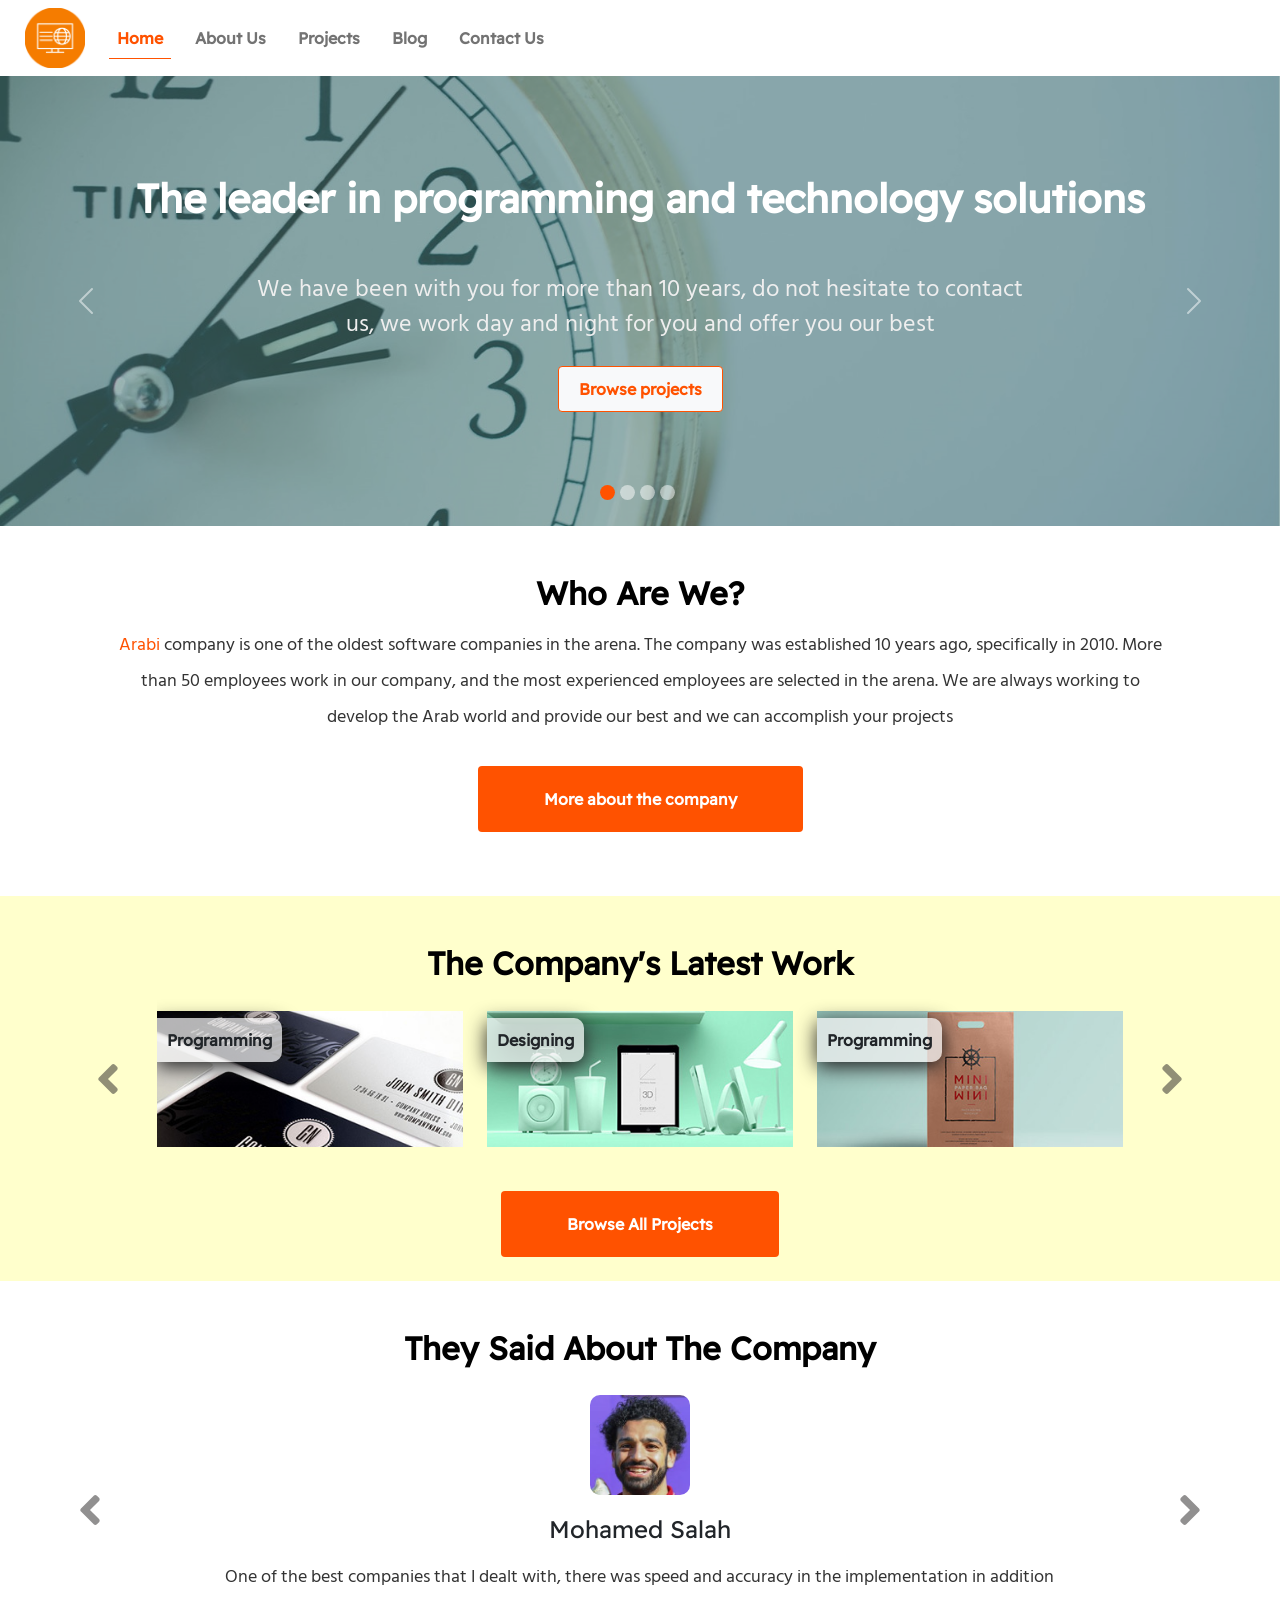
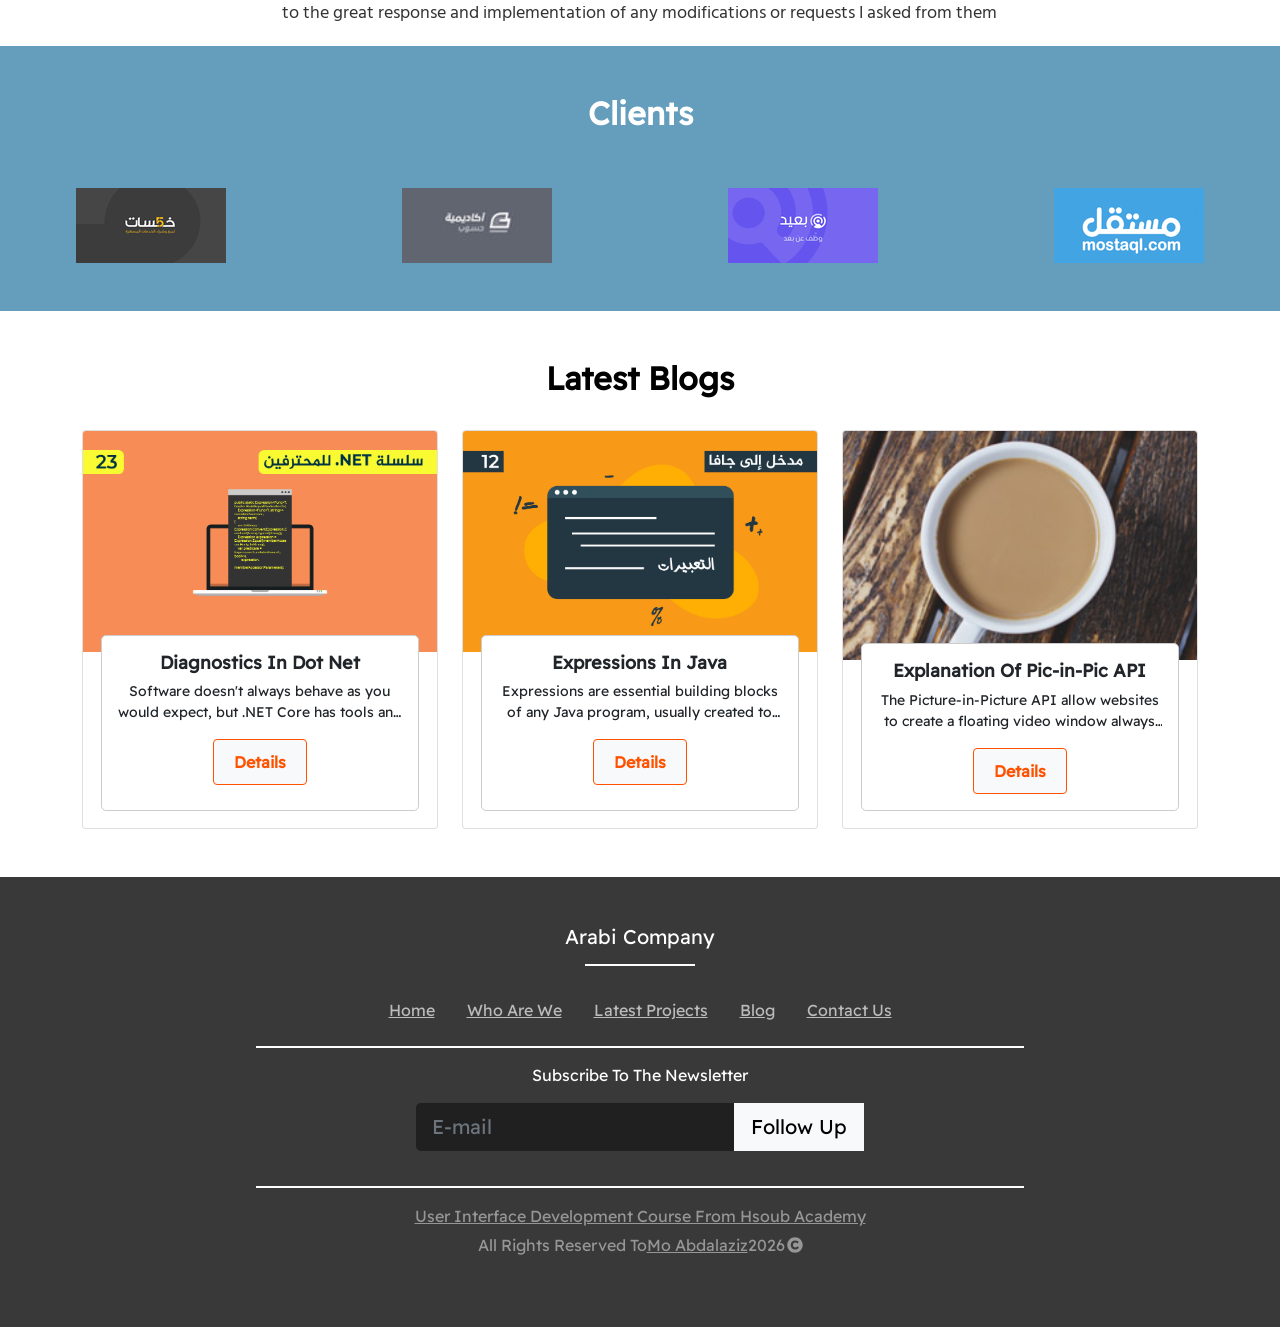
==== index.html @ 825cc2eb "adding all the files of the build folder" ====
<!doctype html><html lang="en"><head><meta charset="UTF-8"><meta http-equiv="X-UA-Compatible" content="IE=edge"><meta name="viewport" content="width=device-width,initial-scale=1"><title>Arabi Company | Home</title><script defer="defer" src="js/bundle.js"></script><link href="css/style.css" rel="stylesheet"></head><body><div class="container-fluid"><section class="top-menu"><div class="row"><nav class="navbar navbar-expand-lg navbar-light w-100"><div class="container-fluid"><button class="navbar-toggler" type="button" data-bs-toggle="collapse" data-bs-target="#navbarSupportedContent"><span class="navbar-toggler-icon"></span></button> <a class="navbar-brand p-0" href="index.html"><img src="images/new-logo.png" alt="شركة عربي"></a><div class="collapse navbar-collapse" id="navbarSupportedContent"><ul class="navbar-nav me-auto"><li class="nav-item p-2"><a class="nav-link active" href="index.html">Home</a></li><li class="nav-item p-2"><a class="nav-link" href="about.html">About Us</a></li><li class="nav-item p-2"><a class="nav-link" href="projects.html">Projects</a></li><li class="nav-item p-2"><a class="nav-link" href="blog.html">Blog</a></li><li class="nav-item p-2"><a class="nav-link" href="contact.html">Contact Us</a></li></ul></div></div></nav></div></section><section class="carousel-top"><div class="row"><div id="carouselExampleCaptions" class="carousel slide" data-bs-ride="carousel"><ol class="carousel-indicators"><li data-bs-target="#carouselExampleCaptions" data-bs-slide-to="0" class="active"></li><li data-bs-target="#carouselExampleCaptions" data-bs-slide-to="1"></li><li data-bs-target="#carouselExampleCaptions" data-bs-slide-to="2"></li><li data-bs-target="#carouselExampleCaptions" data-bs-slide-to="3"></li></ol><div class="carousel-inner"><div class="carousel-item active"><img src="images/banner1.jpg" class="d-block w-100" alt="pic1"><div class="carousel-caption d-md-block overlay"><h1 class="wow animate__animated animate__zoomIn" data-wow-duration="2s">The leader in programming and technology solutions</h1><h4>We have been with you for more than 10 years, do not hesitate to contact us, we work day and night for you and offer you our best</h4><a href="projects.html" class="btn custom-btn my-3">Browse projects</a></div></div><div class="carousel-item"><img src="images/banner2.jpg" class="d-block w-100" alt="pic2"><div class="carousel-caption d-md-block overlay"><h1>The leader in programming and technology solutions</h1><h4>We help you turn your ideas into real projects, whether websites or mobile applications</h4><a href="projects.html" class="btn custom-btn my-3">Browse projects</a></div></div><div class="carousel-item"><img src="images/banner3.jpg" class="d-block w-100" alt="pic3"><div class="carousel-caption d-md-block overlay"><h1>The leader in programming and technology solutions</h1><h4>We can complete your projects very quickly, and do not forget the accuracy and professionalism in the completion of work</h4><a href="projects.html" class="btn custom-btn my-3">Browse projects</a></div></div><div class="carousel-item"><img src="images/banner4.jpg" class="d-block w-100" alt="pic4"><div class="carousel-caption d-md-block overlay"><h1>The leader in programming and technology solutions</h1><h4>Our company is one of the best companies in the arena, and the professionalism of our work indicates the professionalism of the team that accomplishes your work</h4><a href="projects.html" class="btn custom-btn my-3">Browse projects</a></div></div></div><button class="carousel-control-prev" type="button" data-bs-target="#carouselExampleCaptions" data-bs-slide="prev"><span class="carousel-control-prev-icon"></span></button> <button class="carousel-control-next" type="button" data-bs-target="#carouselExampleCaptions" data-bs-slide="next"><span class="carousel-control-next-icon"></span></button></div></div></section><section class="who-us my-5"><div class="row justify-content-center"><div class="col-10"><div class="text-center"><h2 class="wow animate__animated animate__backInLeft" data-wow-duration="1.5s">Who Are We?</h2><p class="custom-paragraph"><a href=".">Arabi</a> company is one of the oldest software companies in the arena. The company was established 10 years ago, specifically in 2010. More than 50 employees work in our company, and the most experienced employees are selected in the arena. We are always working to develop the Arab world and provide our best and we can accomplish your projects</p><a href="about.html" class="btn custom-btn2 my-3 wow animate__animated animate__backInRight" data-wow-duration="1.5s">More about the company</a></div></div></div></section><section class="lastest-projects pt-5 mb-5"><div class="row"><div class="col-12"><h2 class="text-center wow animate__animated animate__backInRight" data-wow-duration="1.5s">The Company's Latest Work</h2></div></div><div id="latest-company-projects-1" class="carousel slide mx-auto d-md-block d-none" data-bs-interval="false"><div class="carousel-inner"><div class="carousel-item active"><div class="row"><div class="col-12 col-lg-4 d-flex justify-content-center"><div class="thumbnail"><div class="project-category">Programming</div><div class="caption"><h5>Application Programming</h5><p class="project-detials">Programming an application using Android Studio The application works on all versions</p><a href="project-details.html" class="btn custom-btn">Browse</a></div><img class="img-fluid h-100" src="images/our-works-1.jpg" alt="latestCompanyProjects"></div></div><div class="col-12 col-lg-4 d-flex justify-content-center"><div class="thumbnail"><div class="project-category">Designing</div><div class="caption"><h5>Sites Designing</h5><p class="project-detials">Designing the shape of an online store website, the design is integrated for all screen sizes</p><a href="project-details.html" class="btn custom-btn">Browse</a></div><img class="img-fluid h-100" src="images/our-works-2.jpg" alt="latestCompanyProjects"></div></div><div class="col-12 col-lg-4 d-flex justify-content-center"><div class="thumbnail"><div class="project-category">Programming</div><div class="caption"><h5>Web programming</h5><p class="project-detials">Programming a website for an online clothing store, the site works on all screen sizes</p><a href="project-details.html" class="btn custom-btn">Browse</a></div><img class="img-fluid h-100" src="images/our-works-3.jpg" alt="latestCompanyProjects"></div></div></div></div><div class="carousel-item"><div class="row"><div class="col-12 col-lg-4 d-flex justify-content-center"><div class="thumbnail"><div class="project-category">Programming</div><div class="caption"><h5>Web programming</h5><p class="project-detials">Programming a site to upload videos similar to YouTube</p><a href="project-details.html" class="btn custom-btn">Browse</a></div><img class="img-fluid h-100" src="images/our-works-3.jpg" alt="latestCompanyProjects"></div></div><div class="col-12 col-lg-4 d-flex justify-content-center"><div class="thumbnail"><div class="project-category">Designing</div><div class="caption"><h5>Image Designing</h5><p class="project-detials">Professional images design for several articles, carefully selected colors</p><a href="project-details.html" class="btn custom-btn">Browse</a></div><img class="img-fluid h-100" src="images/our-works-1.jpg" alt="latestCompanyProjects"></div></div><div class="col-12 col-lg-4 d-flex justify-content-center"><div class="thumbnail"><div class="project-category">Programming</div><div class="caption"><h5>Application programming</h5><p class="project-detials">Native application programming for necessary alerts, the application works on Android and ios</p><a href="project-details.html" class="btn custom-btn">Browse</a></div><img class="img-fluid h-100" src="images/our-works-2.jpg" alt="latestCompanyProjects"></div></div></div></div><div class="carousel-item"><div class="row"><div class="col-12 col-lg-4 d-flex justify-content-center"><div class="thumbnail"><div class="project-category">Programming</div><div class="caption"><h5>Web programming</h5><p class="project-detials">Programming a complete control panel to control the website of an online bookstore</p><a href="project-details.html" class="btn custom-btn">Browse</a></div><img class="img-fluid h-100" src="images/our-works-4.jpg" alt="latestCompanyProjects"></div></div><div class="col-12 col-lg-4 d-flex justify-content-center"><div class="thumbnail"><div class="project-category">Designing</div><div class="caption"><h5>Sites Designing</h5><p class="project-detials">Designing the shape of an online store website, the design is integrated for all screen sizes</p><a href="project-details.html" class="btn custom-btn">Browse</a></div><img class="img-fluid h-100" src="images/our-works-5.jpg" alt="latestCompanyProjects"></div></div><div class="col-12 col-lg-4 d-flex justify-content-center"><div class="thumbnail"><div class="project-category">Programming</div><div class="caption"><h5>Application programming</h5><p class="project-detials">Programming an application using Android Studio The application works on all versions</p><a href="project-details.html" class="btn custom-btn">Browse</a></div><img class="img-fluid h-100" src="images/our-works-6.jpg" alt="latestCompanyProjects"></div></div></div></div></div><button class="carousel-control-prev" type="button" data-bs-target="#latest-company-projects-1" data-bs-slide="prev"><i class="fas fa-angle-left fa-3x"></i></button> <button class="carousel-control-next" type="button" data-bs-target="#latest-company-projects-1" data-bs-slide="next"><i class="fas fa-angle-right fa-3x"></i></button></div><div id="latest-company-projects-2" class="carousel slide mx-auto d-md-none d-block" data-bs-interval="false"><div class="carousel-inner"><div class="carousel-item active"><div class="row"><div class="col-12 d-flex justify-content-center"><div class="thumbnail"><div class="project-category">Programming</div><div class="caption"><h5>Application Programming</h5><p class="project-detials">Programming an application using Android Studio The application works on all versions</p><a href="project-details.html" class="btn custom-btn">Browse</a></div><img class="img-fluid h-100" src="images/our-works-1.jpg" alt="latestCompanyProjects"></div></div></div></div><div class="carousel-item"><div class="row"><div class="col-12 d-flex justify-content-center"><div class="thumbnail"><div class="project-category">Designing</div><div class="caption"><h5>Sites Designing</h5><p class="project-detials">Designing the shape of an online store website, the design is integrated for all screen sizes</p><a href="project-details.html" class="btn custom-btn">Browse</a></div><img class="img-fluid h-100" src="images/our-works-2.jpg" alt="latestCompanyProjects"></div></div></div></div><div class="carousel-item"><div class="row"><div class="col-12 d-flex justify-content-center"><div class="thumbnail"><div class="project-category">Programming</div><div class="caption"><h5>Web programming</h5><p class="project-detials">Programming a website for an online clothing store, the site works on all screen sizes</p><a href="project-details.html" class="btn custom-btn">Browse</a></div><img class="img-fluid h-100" src="images/our-works-3.jpg" alt="latestCompanyProjects"></div></div></div></div><div class="carousel-item"><div class="row"><div class="col-12 d-flex justify-content-center"><div class="thumbnail"><div class="project-category">Programming</div><div class="caption"><h5>Web programming</h5><p class="project-detials">Programming a site to upload videos similar to YouTube</p><a href="project-details.html" class="btn custom-btn">Browse</a></div><img class="img-fluid h-100" src="images/our-works-3.jpg" alt="latestCompanyProjects"></div></div></div></div><div class="carousel-item"><div class="row"><div class="col-12 d-flex justify-content-center"><div class="thumbnail"><div class="project-category">Designing</div><div class="caption"><h5>Image Designing</h5><p class="project-detials">Professional images design for several articles, carefully selected colors</p><a href="project-details.html" class="btn custom-btn">Browse</a></div><img class="img-fluid h-100" src="images/our-works-1.jpg" alt="latestCompanyProjects"></div></div></div></div><div class="carousel-item"><div class="row"><div class="col-12 d-flex justify-content-center"><div class="thumbnail"><div class="project-category">Programming</div><div class="caption"><h5>Application programming</h5><p class="project-detials">Native application programming for necessary alerts, the application works on Android and ios</p><a href="project-details.html" class="btn custom-btn">Browse</a></div><img class="img-fluid h-100" src="images/our-works-2.jpg" alt="latestCompanyProjects"></div></div></div></div><div class="carousel-item"><div class="row"><div class="col-12 d-flex justify-content-center"><div class="thumbnail"><div class="project-category">Programming</div><div class="caption"><h5>Web programming</h5><p class="project-detials">Programming a complete control panel to control the website of an online bookstore</p><a href="project-details.html" class="btn custom-btn">Browse</a></div><img class="img-fluid h-100" src="images/our-works-4.jpg" alt="latestCompanyProjects"></div></div></div></div><div class="carousel-item"><div class="row"><div class="col-12 d-flex justify-content-center"><div class="thumbnail"><div class="project-category">Designing</div><div class="caption"><h5>Sites Designing</h5><p class="project-detials">Designing the shape of an online store website, the design is integrated for all screen sizes</p><a href="project-details.html" class="btn custom-btn">Browse</a></div><img class="img-fluid h-100" src="images/our-works-5.jpg" alt="latestCompanyProjects"></div></div></div></div><div class="carousel-item"><div class="row"><div class="col-12 d-flex justify-content-center"><div class="thumbnail"><div class="project-category">Programming</div><div class="caption"><h5>Application programming</h5><p class="project-detials">Programming an application using Android Studio The application works on all versions</p><a href="project-details.html" class="btn custom-btn">Browse</a></div><img class="img-fluid h-100" src="images/our-works-6.jpg" alt="latestCompanyProjects"></div></div></div></div></div><button class="carousel-control-prev" type="button" data-bs-target="#latest-company-projects-2" data-bs-slide="prev"><i class="fas fa-angle-left fa-3x"></i></button> <button class="carousel-control-next" type="button" data-bs-target="#latest-company-projects-2" data-bs-slide="next"><i class="fas fa-angle-right fa-3x"></i></button></div><div class="text-center"><a href="projects.html" class="btn custom-btn2 my-4 wow animate__animated animate__backInLeft" data-wow-duration="1.5s">Browse All Projects</a></div></section><section class="opinions"><div class="row"><div class="col-12"><h2 class="text-center wow animate__animated animate__backInRight" data-wow-duration="1.5s">They Said About The Company</h2></div></div><div id="opinions-slider" class="carousel slide" data-bs-interval="false"><div class="carousel-inner"><div class="carousel-item active"><div class="row justify-content-center"><div class="col-8"><div class="text-center"><img src="images/mo-salah.jpg" alt="MO Salah"><h4>Mohamed Salah</h4><p class="custom-paragraph project-detials">One of the best companies that I dealt with, there was speed and accuracy in the implementation in addition to the great response and implementation of any modifications or requests I asked from them</p></div></div></div></div><div class="carousel-item"><div class="row justify-content-center"><div class="col-8"><div class="text-center"><img src="images/ronaldo.jpg" alt="Cristiano Ronaldo"><h4>Cristiano Ronaldo</h4><p class="custom-paragraph project-detials">What caught my attention in this company and I loved it a lot is the sophistication in dealing and professionalism of work, as all the workers in this company are very proficient in their work</p></div></div></div></div><div class="carousel-item"><div class="row justify-content-center"><div class="col-8"><div class="text-center"><img src="images/benzema.jpg" alt="Kareem Benzema"><h4>Karim Benzema</h4><p class="custom-paragraph project-detials">I am very happy with the services you provide, one of the best companies I have dealt with. We will have other business together in the future, Inshallah.</p></div></div></div></div><div class="carousel-item"><div class="row justify-content-center"><div class="col-8"><div class="text-center"><img src="images/modric.jpg" alt="Luka Modrić"><h4>Luka Modrić</h4><p class="custom-paragraph project-detials">What caught my attention in this company and I loved it a lot is the sophistication in dealing and professionalism of work, as all the workers in this company are very proficient in their work</p></div></div></div></div></div><button class="carousel-control-prev" type="button" data-bs-target="#opinions-slider" data-bs-slide="prev"><i class="fas fa-angle-left fa-3x"></i></button> <button class="carousel-control-next" type="button" data-bs-target="#opinions-slider" data-bs-slide="next"><i class="fas fa-angle-right fa-3x"></i></button></div></section><section class="clients py-5"><div class="row"><div class="col-12"><h2 class="text-center pb-5 wow animate__animated animate__backInLeft" data-wow-duration="1.5s">Clients</h2></div></div><div class="row"><div class="col-md-3 col-sm-6 d-flex justify-content-center"><a href="https://khamsat.com/" target="_blank" class="wow animate__animated animate__shakeX" data-wow-duration="1.5s"><img src="images/khamsat.png" alt="Khamsat"></a></div><div class="col-md-3 col-sm-6 d-flex justify-content-center"><a href="https://academy.hsoub.com/" target="_blank" class="wow animate__animated animate__shakeX" data-wow-duration="1.5s"><img src="images/academy-hsoub.jpg" alt="Hsoub Academy"></a></div><div class="col-md-3 col-sm-6 d-flex justify-content-center"><a href="https://baaeed.com/" target="_blank" class="wow animate__animated animate__shakeX" data-wow-duration="1.5s"><img src="images/baaeed.png" alt="Baaeed"></a></div><div class="col-md-3 col-sm-6 d-flex justify-content-center"><a href="https://eg.mostaql.com/" target="_blank" class="wow animate__animated animate__shakeX" data-wow-duration="1.5s"><img src="images/mostaql.png" alt="Mostaql"></a></div></div></section><section class="newest-blogs pt-5"><div class="container"><div class="text-center pb-4"><h2 class="wow animate__animated animate__backInRight" data-wow-duration="1.5s">Latest Blogs</h2></div><div class="row"><div class="col-md-4 d-flex justify-content-center"><div class="card mb-5" style="width:24rem"><img src="images/blog1.png" class="card-img-top" alt="Latest Blogs"><div class="card-body text-center"><div class="contents"><h5 class="card-title">Diagnostics In Dot Net</h5><p class="card-text project-detials">Software doesn't always behave as you would expect, but .NET Core has tools and APIs that will help you diagnose these issues quickly and effectively.</p><a href="blog-details.html" class="btn custom-btn">Details</a></div></div></div></div><div class="col-md-4 d-flex justify-content-center"><div class="card mb-5" style="width:24rem"><img src="images/blog2.png" class="card-img-top" alt="Latest Blogs"><div class="card-body text-center"><div class="contents"><h5 class="card-title">Expressions In Java</h5><p class="card-text project-detials">Expressions are essential building blocks of any Java program, usually created to produce a new value, although sometimes an expression assigns a value to a variable. Expressions are built using values, variables, operators and method calls.</p><a href="blog-details.html" class="btn custom-btn">Details</a></div></div></div></div><div class="col-md-4 d-flex justify-content-center"><div class="card mb-5" style="width:24rem"><img src="images/blog3.jpg" class="card-img-top" alt="Latest Blogs"><div class="card-body text-center"><div class="contents"><h5 class="card-title">Explanation Of Pic-in-Pic API</h5><p class="card-text project-detials">The Picture-in-Picture API allow websites to create a floating video window always on top of other windows so that users may continue consuming media while they interact with other content sites, or applications on their device.</p><a href="blog-details.html" class="btn custom-btn">Details</a></div></div></div></div></div></div></section><footer><div class="row"><div class="col-12 pt-5"><h5 class="text-center wow animate__animated animate__zoomIn" data-wow-duration="2s">Arabi Company</h5></div><div id="footerNavLinks" class="col-12 d-flex justify-content-center text-center"><nav class="navbar navbar-expand-lg navbar-light"><div class="container-fluid"><ul class="navbar-nav me-auto"><li class="nav-item p-2"><a class="nav-link active" href="index.html">Home</a></li><li class="nav-item p-2"><a class="nav-link" href="about.html">Who Are We</a></li><li class="nav-item p-2"><a class="nav-link" href="projects.html">Latest Projects</a></li><li class="nav-item p-2"><a class="nav-link" href="blog.html">Blog</a></li><li class="nav-item p-2"><a class="nav-link" href="contact.html">Contact Us</a></li></ul></div></nav></div><span class="line"></span><div class="col-12 text-center"><label class="custom-heading text-white mb-3">Subscribe To The Newsletter</label><form class="form mx-auto"><div class="input-group input-group-lg mb-3"><input class="form-control" placeholder="E-mail" aria-label="Recipient's username" aria-describedby="button-addon2"> <button class="btn btn-light" type="button" id="button-addon2">Follow Up</button></div></form></div><span class="line"></span><div class="l-link col-12 d-flex justify-content-center text-center mt-3"><a href="#">User Interface Development Course From Hsoub Academy</a></div><div class="copyright col-12 d-flex justify-content-center text-center"><i class="fas fa-copyright"></i></div></div></footer></div></body></html>
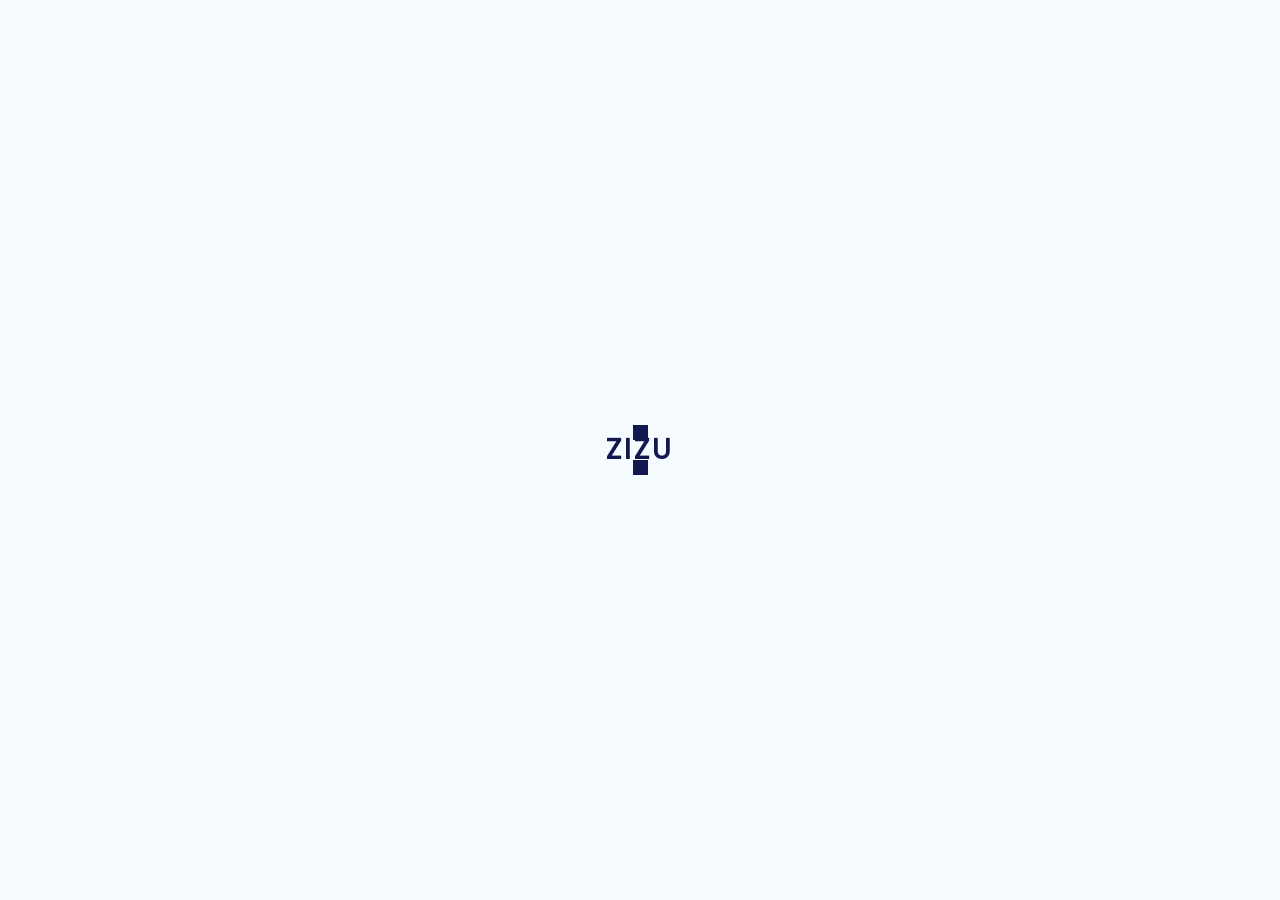
==== commit aabc43b0: "Publishing The Project After The Last Edit" ====
--- a/index.html
+++ b/index.html
@@ -1 +1 @@
-<!doctype html><html lang="en"><head><meta charset="UTF-8"><meta http-equiv="X-UA-Compatible" content="IE=edge"><meta name="viewport" content="width=device-width,initial-scale=1"><title>Arabi Company | Home</title><script defer="defer" src="js/bundle.js"></script><link href="css/style.css" rel="stylesheet"></head><body><div class="container-fluid"><section class="top-menu"><div class="row"><nav class="navbar navbar-expand-lg navbar-light w-100"><div class="container-fluid"><button class="navbar-toggler" type="button" data-bs-toggle="collapse" data-bs-target="#navbarSupportedContent"><span class="navbar-toggler-icon"></span></button> <a class="navbar-brand p-0" href="index.html"><img src="images/new-logo.png" alt="شركة عربي"></a><div class="collapse navbar-collapse" id="navbarSupportedContent"><ul class="navbar-nav me-auto"><li class="nav-item p-2"><a class="nav-link active" href="index.html">Home</a></li><li class="nav-item p-2"><a class="nav-link" href="about.html">About Us</a></li><li class="nav-item p-2"><a class="nav-link" href="projects.html">Projects</a></li><li class="nav-item p-2"><a class="nav-link" href="blog.html">Blog</a></li><li class="nav-item p-2"><a class="nav-link" href="contact.html">Contact Us</a></li></ul></div></div></nav></div></section><section class="carousel-top"><div class="row"><div id="carouselExampleCaptions" class="carousel slide" data-bs-ride="carousel"><ol class="carousel-indicators"><li data-bs-target="#carouselExampleCaptions" data-bs-slide-to="0" class="active"></li><li data-bs-target="#carouselExampleCaptions" data-bs-slide-to="1"></li><li data-bs-target="#carouselExampleCaptions" data-bs-slide-to="2"></li><li data-bs-target="#carouselExampleCaptions" data-bs-slide-to="3"></li></ol><div class="carousel-inner"><div class="carousel-item active"><img src="images/banner1.jpg" class="d-block w-100" alt="pic1"><div class="carousel-caption d-md-block overlay"><h1 class="wow animate__animated animate__zoomIn" data-wow-duration="2s">The leader in programming and technology solutions</h1><h4>We have been with you for more than 10 years, do not hesitate to contact us, we work day and night for you and offer you our best</h4><a href="projects.html" class="btn custom-btn my-3">Browse projects</a></div></div><div class="carousel-item"><img src="images/banner2.jpg" class="d-block w-100" alt="pic2"><div class="carousel-caption d-md-block overlay"><h1>The leader in programming and technology solutions</h1><h4>We help you turn your ideas into real projects, whether websites or mobile applications</h4><a href="projects.html" class="btn custom-btn my-3">Browse projects</a></div></div><div class="carousel-item"><img src="images/banner3.jpg" class="d-block w-100" alt="pic3"><div class="carousel-caption d-md-block overlay"><h1>The leader in programming and technology solutions</h1><h4>We can complete your projects very quickly, and do not forget the accuracy and professionalism in the completion of work</h4><a href="projects.html" class="btn custom-btn my-3">Browse projects</a></div></div><div class="carousel-item"><img src="images/banner4.jpg" class="d-block w-100" alt="pic4"><div class="carousel-caption d-md-block overlay"><h1>The leader in programming and technology solutions</h1><h4>Our company is one of the best companies in the arena, and the professionalism of our work indicates the professionalism of the team that accomplishes your work</h4><a href="projects.html" class="btn custom-btn my-3">Browse projects</a></div></div></div><button class="carousel-control-prev" type="button" data-bs-target="#carouselExampleCaptions" data-bs-slide="prev"><span class="carousel-control-prev-icon"></span></button> <button class="carousel-control-next" type="button" data-bs-target="#carouselExampleCaptions" data-bs-slide="next"><span class="carousel-control-next-icon"></span></button></div></div></section><section class="who-us my-5"><div class="row justify-content-center"><div class="col-10"><div class="text-center"><h2 class="wow animate__animated animate__backInLeft" data-wow-duration="1.5s">Who Are We?</h2><p class="custom-paragraph"><a href=".">Arabi</a> company is one of the oldest software companies in the arena. The company was established 10 years ago, specifically in 2010. More than 50 employees work in our company, and the most experienced employees are selected in the arena. We are always working to develop the Arab world and provide our best and we can accomplish your projects</p><a href="about.html" class="btn custom-btn2 my-3 wow animate__animated animate__backInRight" data-wow-duration="1.5s">More about the company</a></div></div></div></section><section class="lastest-projects pt-5 mb-5"><div class="row"><div class="col-12"><h2 class="text-center wow animate__animated animate__backInRight" data-wow-duration="1.5s">The Company's Latest Work</h2></div></div><div id="latest-company-projects-1" class="carousel slide mx-auto d-md-block d-none" data-bs-interval="false"><div class="carousel-inner"><div class="carousel-item active"><div class="row"><div class="col-12 col-lg-4 d-flex justify-content-center"><div class="thumbnail"><div class="project-category">Programming</div><div class="caption"><h5>Application Programming</h5><p class="project-detials">Programming an application using Android Studio The application works on all versions</p><a href="project-details.html" class="btn custom-btn">Browse</a></div><img class="img-fluid h-100" src="images/our-works-1.jpg" alt="latestCompanyProjects"></div></div><div class="col-12 col-lg-4 d-flex justify-content-center"><div class="thumbnail"><div class="project-category">Designing</div><div class="caption"><h5>Sites Designing</h5><p class="project-detials">Designing the shape of an online store website, the design is integrated for all screen sizes</p><a href="project-details.html" class="btn custom-btn">Browse</a></div><img class="img-fluid h-100" src="images/our-works-2.jpg" alt="latestCompanyProjects"></div></div><div class="col-12 col-lg-4 d-flex justify-content-center"><div class="thumbnail"><div class="project-category">Programming</div><div class="caption"><h5>Web programming</h5><p class="project-detials">Programming a website for an online clothing store, the site works on all screen sizes</p><a href="project-details.html" class="btn custom-btn">Browse</a></div><img class="img-fluid h-100" src="images/our-works-3.jpg" alt="latestCompanyProjects"></div></div></div></div><div class="carousel-item"><div class="row"><div class="col-12 col-lg-4 d-flex justify-content-center"><div class="thumbnail"><div class="project-category">Programming</div><div class="caption"><h5>Web programming</h5><p class="project-detials">Programming a site to upload videos similar to YouTube</p><a href="project-details.html" class="btn custom-btn">Browse</a></div><img class="img-fluid h-100" src="images/our-works-3.jpg" alt="latestCompanyProjects"></div></div><div class="col-12 col-lg-4 d-flex justify-content-center"><div class="thumbnail"><div class="project-category">Designing</div><div class="caption"><h5>Image Designing</h5><p class="project-detials">Professional images design for several articles, carefully selected colors</p><a href="project-details.html" class="btn custom-btn">Browse</a></div><img class="img-fluid h-100" src="images/our-works-1.jpg" alt="latestCompanyProjects"></div></div><div class="col-12 col-lg-4 d-flex justify-content-center"><div class="thumbnail"><div class="project-category">Programming</div><div class="caption"><h5>Application programming</h5><p class="project-detials">Native application programming for necessary alerts, the application works on Android and ios</p><a href="project-details.html" class="btn custom-btn">Browse</a></div><img class="img-fluid h-100" src="images/our-works-2.jpg" alt="latestCompanyProjects"></div></div></div></div><div class="carousel-item"><div class="row"><div class="col-12 col-lg-4 d-flex justify-content-center"><div class="thumbnail"><div class="project-category">Programming</div><div class="caption"><h5>Web programming</h5><p class="project-detials">Programming a complete control panel to control the website of an online bookstore</p><a href="project-details.html" class="btn custom-btn">Browse</a></div><img class="img-fluid h-100" src="images/our-works-4.jpg" alt="latestCompanyProjects"></div></div><div class="col-12 col-lg-4 d-flex justify-content-center"><div class="thumbnail"><div class="project-category">Designing</div><div class="caption"><h5>Sites Designing</h5><p class="project-detials">Designing the shape of an online store website, the design is integrated for all screen sizes</p><a href="project-details.html" class="btn custom-btn">Browse</a></div><img class="img-fluid h-100" src="images/our-works-5.jpg" alt="latestCompanyProjects"></div></div><div class="col-12 col-lg-4 d-flex justify-content-center"><div class="thumbnail"><div class="project-category">Programming</div><div class="caption"><h5>Application programming</h5><p class="project-detials">Programming an application using Android Studio The application works on all versions</p><a href="project-details.html" class="btn custom-btn">Browse</a></div><img class="img-fluid h-100" src="images/our-works-6.jpg" alt="latestCompanyProjects"></div></div></div></div></div><button class="carousel-control-prev" type="button" data-bs-target="#latest-company-projects-1" data-bs-slide="prev"><i class="fas fa-angle-left fa-3x"></i></button> <button class="carousel-control-next" type="button" data-bs-target="#latest-company-projects-1" data-bs-slide="next"><i class="fas fa-angle-right fa-3x"></i></button></div><div id="latest-company-projects-2" class="carousel slide mx-auto d-md-none d-block" data-bs-interval="false"><div class="carousel-inner"><div class="carousel-item active"><div class="row"><div class="col-12 d-flex justify-content-center"><div class="thumbnail"><div class="project-category">Programming</div><div class="caption"><h5>Application Programming</h5><p class="project-detials">Programming an application using Android Studio The application works on all versions</p><a href="project-details.html" class="btn custom-btn">Browse</a></div><img class="img-fluid h-100" src="images/our-works-1.jpg" alt="latestCompanyProjects"></div></div></div></div><div class="carousel-item"><div class="row"><div class="col-12 d-flex justify-content-center"><div class="thumbnail"><div class="project-category">Designing</div><div class="caption"><h5>Sites Designing</h5><p class="project-detials">Designing the shape of an online store website, the design is integrated for all screen sizes</p><a href="project-details.html" class="btn custom-btn">Browse</a></div><img class="img-fluid h-100" src="images/our-works-2.jpg" alt="latestCompanyProjects"></div></div></div></div><div class="carousel-item"><div class="row"><div class="col-12 d-flex justify-content-center"><div class="thumbnail"><div class="project-category">Programming</div><div class="caption"><h5>Web programming</h5><p class="project-detials">Programming a website for an online clothing store, the site works on all screen sizes</p><a href="project-details.html" class="btn custom-btn">Browse</a></div><img class="img-fluid h-100" src="images/our-works-3.jpg" alt="latestCompanyProjects"></div></div></div></div><div class="carousel-item"><div class="row"><div class="col-12 d-flex justify-content-center"><div class="thumbnail"><div class="project-category">Programming</div><div class="caption"><h5>Web programming</h5><p class="project-detials">Programming a site to upload videos similar to YouTube</p><a href="project-details.html" class="btn custom-btn">Browse</a></div><img class="img-fluid h-100" src="images/our-works-3.jpg" alt="latestCompanyProjects"></div></div></div></div><div class="carousel-item"><div class="row"><div class="col-12 d-flex justify-content-center"><div class="thumbnail"><div class="project-category">Designing</div><div class="caption"><h5>Image Designing</h5><p class="project-detials">Professional images design for several articles, carefully selected colors</p><a href="project-details.html" class="btn custom-btn">Browse</a></div><img class="img-fluid h-100" src="images/our-works-1.jpg" alt="latestCompanyProjects"></div></div></div></div><div class="carousel-item"><div class="row"><div class="col-12 d-flex justify-content-center"><div class="thumbnail"><div class="project-category">Programming</div><div class="caption"><h5>Application programming</h5><p class="project-detials">Native application programming for necessary alerts, the application works on Android and ios</p><a href="project-details.html" class="btn custom-btn">Browse</a></div><img class="img-fluid h-100" src="images/our-works-2.jpg" alt="latestCompanyProjects"></div></div></div></div><div class="carousel-item"><div class="row"><div class="col-12 d-flex justify-content-center"><div class="thumbnail"><div class="project-category">Programming</div><div class="caption"><h5>Web programming</h5><p class="project-detials">Programming a complete control panel to control the website of an online bookstore</p><a href="project-details.html" class="btn custom-btn">Browse</a></div><img class="img-fluid h-100" src="images/our-works-4.jpg" alt="latestCompanyProjects"></div></div></div></div><div class="carousel-item"><div class="row"><div class="col-12 d-flex justify-content-center"><div class="thumbnail"><div class="project-category">Designing</div><div class="caption"><h5>Sites Designing</h5><p class="project-detials">Designing the shape of an online store website, the design is integrated for all screen sizes</p><a href="project-details.html" class="btn custom-btn">Browse</a></div><img class="img-fluid h-100" src="images/our-works-5.jpg" alt="latestCompanyProjects"></div></div></div></div><div class="carousel-item"><div class="row"><div class="col-12 d-flex justify-content-center"><div class="thumbnail"><div class="project-category">Programming</div><div class="caption"><h5>Application programming</h5><p class="project-detials">Programming an application using Android Studio The application works on all versions</p><a href="project-details.html" class="btn custom-btn">Browse</a></div><img class="img-fluid h-100" src="images/our-works-6.jpg" alt="latestCompanyProjects"></div></div></div></div></div><button class="carousel-control-prev" type="button" data-bs-target="#latest-company-projects-2" data-bs-slide="prev"><i class="fas fa-angle-left fa-3x"></i></button> <button class="carousel-control-next" type="button" data-bs-target="#latest-company-projects-2" data-bs-slide="next"><i class="fas fa-angle-right fa-3x"></i></button></div><div class="text-center"><a href="projects.html" class="btn custom-btn2 my-4 wow animate__animated animate__backInLeft" data-wow-duration="1.5s">Browse All Projects</a></div></section><section class="opinions"><div class="row"><div class="col-12"><h2 class="text-center wow animate__animated animate__backInRight" data-wow-duration="1.5s">They Said About The Company</h2></div></div><div id="opinions-slider" class="carousel slide" data-bs-interval="false"><div class="carousel-inner"><div class="carousel-item active"><div class="row justify-content-center"><div class="col-8"><div class="text-center"><img src="images/mo-salah.jpg" alt="MO Salah"><h4>Mohamed Salah</h4><p class="custom-paragraph project-detials">One of the best companies that I dealt with, there was speed and accuracy in the implementation in addition to the great response and implementation of any modifications or requests I asked from them</p></div></div></div></div><div class="carousel-item"><div class="row justify-content-center"><div class="col-8"><div class="text-center"><img src="images/ronaldo.jpg" alt="Cristiano Ronaldo"><h4>Cristiano Ronaldo</h4><p class="custom-paragraph project-detials">What caught my attention in this company and I loved it a lot is the sophistication in dealing and professionalism of work, as all the workers in this company are very proficient in their work</p></div></div></div></div><div class="carousel-item"><div class="row justify-content-center"><div class="col-8"><div class="text-center"><img src="images/benzema.jpg" alt="Kareem Benzema"><h4>Karim Benzema</h4><p class="custom-paragraph project-detials">I am very happy with the services you provide, one of the best companies I have dealt with. We will have other business together in the future, Inshallah.</p></div></div></div></div><div class="carousel-item"><div class="row justify-content-center"><div class="col-8"><div class="text-center"><img src="images/modric.jpg" alt="Luka Modrić"><h4>Luka Modrić</h4><p class="custom-paragraph project-detials">What caught my attention in this company and I loved it a lot is the sophistication in dealing and professionalism of work, as all the workers in this company are very proficient in their work</p></div></div></div></div></div><button class="carousel-control-prev" type="button" data-bs-target="#opinions-slider" data-bs-slide="prev"><i class="fas fa-angle-left fa-3x"></i></button> <button class="carousel-control-next" type="button" data-bs-target="#opinions-slider" data-bs-slide="next"><i class="fas fa-angle-right fa-3x"></i></button></div></section><section class="clients py-5"><div class="row"><div class="col-12"><h2 class="text-center pb-5 wow animate__animated animate__backInLeft" data-wow-duration="1.5s">Clients</h2></div></div><div class="row"><div class="col-md-3 col-sm-6 d-flex justify-content-center"><a href="https://khamsat.com/" target="_blank" class="wow animate__animated animate__shakeX" data-wow-duration="1.5s"><img src="images/khamsat.png" alt="Khamsat"></a></div><div class="col-md-3 col-sm-6 d-flex justify-content-center"><a href="https://academy.hsoub.com/" target="_blank" class="wow animate__animated animate__shakeX" data-wow-duration="1.5s"><img src="images/academy-hsoub.jpg" alt="Hsoub Academy"></a></div><div class="col-md-3 col-sm-6 d-flex justify-content-center"><a href="https://baaeed.com/" target="_blank" class="wow animate__animated animate__shakeX" data-wow-duration="1.5s"><img src="images/baaeed.png" alt="Baaeed"></a></div><div class="col-md-3 col-sm-6 d-flex justify-content-center"><a href="https://eg.mostaql.com/" target="_blank" class="wow animate__animated animate__shakeX" data-wow-duration="1.5s"><img src="images/mostaql.png" alt="Mostaql"></a></div></div></section><section class="newest-blogs pt-5"><div class="container"><div class="text-center pb-4"><h2 class="wow animate__animated animate__backInRight" data-wow-duration="1.5s">Latest Blogs</h2></div><div class="row"><div class="col-md-4 d-flex justify-content-center"><div class="card mb-5" style="width:24rem"><img src="images/blog1.png" class="card-img-top" alt="Latest Blogs"><div class="card-body text-center"><div class="contents"><h5 class="card-title">Diagnostics In Dot Net</h5><p class="card-text project-detials">Software doesn't always behave as you would expect, but .NET Core has tools and APIs that will help you diagnose these issues quickly and effectively.</p><a href="blog-details.html" class="btn custom-btn">Details</a></div></div></div></div><div class="col-md-4 d-flex justify-content-center"><div class="card mb-5" style="width:24rem"><img src="images/blog2.png" class="card-img-top" alt="Latest Blogs"><div class="card-body text-center"><div class="contents"><h5 class="card-title">Expressions In Java</h5><p class="card-text project-detials">Expressions are essential building blocks of any Java program, usually created to produce a new value, although sometimes an expression assigns a value to a variable. Expressions are built using values, variables, operators and method calls.</p><a href="blog-details.html" class="btn custom-btn">Details</a></div></div></div></div><div class="col-md-4 d-flex justify-content-center"><div class="card mb-5" style="width:24rem"><img src="images/blog3.jpg" class="card-img-top" alt="Latest Blogs"><div class="card-body text-center"><div class="contents"><h5 class="card-title">Explanation Of Pic-in-Pic API</h5><p class="card-text project-detials">The Picture-in-Picture API allow websites to create a floating video window always on top of other windows so that users may continue consuming media while they interact with other content sites, or applications on their device.</p><a href="blog-details.html" class="btn custom-btn">Details</a></div></div></div></div></div></div></section><footer><div class="row"><div class="col-12 pt-5"><h5 class="text-center wow animate__animated animate__zoomIn" data-wow-duration="2s">Arabi Company</h5></div><div id="footerNavLinks" class="col-12 d-flex justify-content-center text-center"><nav class="navbar navbar-expand-lg navbar-light"><div class="container-fluid"><ul class="navbar-nav me-auto"><li class="nav-item p-2"><a class="nav-link active" href="index.html">Home</a></li><li class="nav-item p-2"><a class="nav-link" href="about.html">Who Are We</a></li><li class="nav-item p-2"><a class="nav-link" href="projects.html">Latest Projects</a></li><li class="nav-item p-2"><a class="nav-link" href="blog.html">Blog</a></li><li class="nav-item p-2"><a class="nav-link" href="contact.html">Contact Us</a></li></ul></div></nav></div><span class="line"></span><div class="col-12 text-center"><label class="custom-heading text-white mb-3">Subscribe To The Newsletter</label><form class="form mx-auto"><div class="input-group input-group-lg mb-3"><input class="form-control" placeholder="E-mail" aria-label="Recipient's username" aria-describedby="button-addon2"> <button class="btn btn-light" type="button" id="button-addon2">Follow Up</button></div></form></div><span class="line"></span><div class="l-link col-12 d-flex justify-content-center text-center mt-3"><a href="#">User Interface Development Course From Hsoub Academy</a></div><div class="copyright col-12 d-flex justify-content-center text-center"><i class="fas fa-copyright"></i></div></div></footer></div></body></html>+<!doctype html><html lang="en"><head><meta charset="utf-8"/><link rel="icon" href="/favicon.ico"/><meta name="viewport" content="width=device-width,initial-scale=1"/><meta name="theme-color" content="#000000"/><meta name="description" content="Web site created using create-react-app"/><link rel="apple-touch-icon" href="/logo192.png"/><title>ZIZU</title><script defer="defer" src="/static/js/main.e3d2b2ec.js"></script><link href="/static/css/main.d3774fd9.css" rel="stylesheet"></head><body><div id="root"></div></body></html>
--- a/static/css/main.d3774fd9.css
+++ b/static/css/main.d3774fd9.css
@@ -0,0 +1,7 @@
+@charset "UTF-8";/*!
+ * Bootstrap  v5.2.3 (https://getbootstrap.com/)
+ * Copyright 2011-2022 The Bootstrap Authors
+ * Copyright 2011-2022 Twitter, Inc.
+ * Licensed under MIT (https://github.com/twbs/bootstrap/blob/main/LICENSE)
+ */:root{--bs-blue:#0d6efd;--bs-indigo:#6610f2;--bs-purple:#6f42c1;--bs-pink:#d63384;--bs-red:#dc3545;--bs-orange:#fd7e14;--bs-yellow:#ffc107;--bs-green:#198754;--bs-teal:#20c997;--bs-cyan:#0dcaf0;--bs-black:#000;--bs-white:#fff;--bs-gray:#6c757d;--bs-gray-dark:#343a40;--bs-gray-100:#f8f9fa;--bs-gray-200:#e9ecef;--bs-gray-300:#dee2e6;--bs-gray-400:#ced4da;--bs-gray-500:#adb5bd;--bs-gray-600:#6c757d;--bs-gray-700:#495057;--bs-gray-800:#343a40;--bs-gray-900:#212529;--bs-primary:#0d6efd;--bs-secondary:#6c757d;--bs-success:#198754;--bs-info:#0dcaf0;--bs-warning:#ffc107;--bs-danger:#dc3545;--bs-light:#f8f9fa;--bs-dark:#212529;--bs-primary-rgb:13,110,253;--bs-secondary-rgb:108,117,125;--bs-success-rgb:25,135,84;--bs-info-rgb:13,202,240;--bs-warning-rgb:255,193,7;--bs-danger-rgb:220,53,69;--bs-light-rgb:248,249,250;--bs-dark-rgb:33,37,41;--bs-white-rgb:255,255,255;--bs-black-rgb:0,0,0;--bs-body-color-rgb:33,37,41;--bs-body-bg-rgb:255,255,255;--bs-font-sans-serif:system-ui,-apple-system,"Segoe UI",Roboto,"Helvetica Neue","Noto Sans","Liberation Sans",Arial,sans-serif,"Apple Color Emoji","Segoe UI Emoji","Segoe UI Symbol","Noto Color Emoji";--bs-font-monospace:SFMono-Regular,Menlo,Monaco,Consolas,"Liberation Mono","Courier New",monospace;--bs-gradient:linear-gradient(180deg,#ffffff26,#fff0);--bs-body-font-family:var(--bs-font-sans-serif);--bs-body-font-size:1rem;--bs-body-font-weight:400;--bs-body-line-height:1.5;--bs-body-color:#212529;--bs-body-bg:#fff;--bs-border-width:1px;--bs-border-style:solid;--bs-border-color:#dee2e6;--bs-border-color-translucent:rgba(0,0,0,.175);--bs-border-radius:0.375rem;--bs-border-radius-sm:0.25rem;--bs-border-radius-lg:0.5rem;--bs-border-radius-xl:1rem;--bs-border-radius-2xl:2rem;--bs-border-radius-pill:50rem;--bs-link-color:#0d6efd;--bs-link-hover-color:#0a58ca;--bs-code-color:#d63384;--bs-highlight-bg:#fff3cd}*,:after,:before{box-sizing:border-box}@media (prefers-reduced-motion:no-preference){:root{scroll-behavior:smooth}}body{-webkit-text-size-adjust:100%;-webkit-tap-highlight-color:transparent;background-color:#fff;background-color:var(--bs-body-bg);color:#212529;color:var(--bs-body-color);font-family:system-ui,-apple-system,Segoe UI,Roboto,Helvetica Neue,Noto Sans,Liberation Sans,Arial,sans-serif,Apple Color Emoji,Segoe UI Emoji,Segoe UI Symbol,Noto Color Emoji;font-family:var(--bs-body-font-family);font-size:1rem;font-size:var(--bs-body-font-size);font-weight:400;font-weight:var(--bs-body-font-weight);line-height:1.5;line-height:var(--bs-body-line-height);margin:0;text-align:var(--bs-body-text-align)}hr{border:0;border-top:1px solid;color:inherit;margin:1rem 0;opacity:.25}.h1,.h2,.h3,.h4,.h5,.h6,h1,h2,h3,h4,h5,h6{font-weight:500;line-height:1.2;margin-bottom:.5rem;margin-top:0}.h1,h1{font-size:calc(1.375rem + 1.5vw)}@media (min-width:1200px){.h1,h1{font-size:2.5rem}}.h2,h2{font-size:calc(1.325rem + .9vw)}@media (min-width:1200px){.h2,h2{font-size:2rem}}.h3,h3{font-size:calc(1.3rem + .6vw)}@media (min-width:1200px){.h3,h3{font-size:1.75rem}}.h4,h4{font-size:calc(1.275rem + .3vw)}@media (min-width:1200px){.h4,h4{font-size:1.5rem}}.h5,h5{font-size:1.25rem}.h6,h6{font-size:1rem}p{margin-bottom:1rem;margin-top:0}abbr[title]{cursor:help;-webkit-text-decoration:underline dotted;text-decoration:underline dotted;-webkit-text-decoration-skip-ink:none;text-decoration-skip-ink:none}address{font-style:normal;line-height:inherit;margin-bottom:1rem}ol,ul{padding-left:2rem}dl,ol,ul{margin-bottom:1rem;margin-top:0}ol ol,ol ul,ul ol,ul ul{margin-bottom:0}dt{font-weight:700}dd{margin-bottom:.5rem;margin-left:0}blockquote{margin:0 0 1rem}b,strong{font-weight:bolder}.small,small{font-size:.875em}.mark,mark{background-color:#fff3cd;background-color:var(--bs-highlight-bg);padding:.1875em}sub,sup{font-size:.75em;line-height:0;position:relative;vertical-align:initial}sub{bottom:-.25em}sup{top:-.5em}a{color:#0d6efd;color:var(--bs-link-color);text-decoration:underline}a:hover{color:#0a58ca;color:var(--bs-link-hover-color)}a:not([href]):not([class]),a:not([href]):not([class]):hover{color:inherit;text-decoration:none}code,kbd,pre,samp{font-family:SFMono-Regular,Menlo,Monaco,Consolas,Liberation Mono,Courier New,monospace;font-family:var(--bs-font-monospace);font-size:1em}pre{display:block;font-size:.875em;margin-bottom:1rem;margin-top:0;overflow:auto}pre code{color:inherit;font-size:inherit;word-break:normal}code{word-wrap:break-word;color:#d63384;color:var(--bs-code-color);font-size:.875em}a>code{color:inherit}kbd{background-color:#212529;background-color:var(--bs-body-color);border-radius:.25rem;color:#fff;color:var(--bs-body-bg);font-size:.875em;padding:.1875rem .375rem}kbd kbd{font-size:1em;padding:0}figure{margin:0 0 1rem}img,svg{vertical-align:middle}table{border-collapse:collapse;caption-side:bottom}caption{color:#6c757d;padding-bottom:.5rem;padding-top:.5rem;text-align:left}th{text-align:inherit;text-align:-webkit-match-parent}tbody,td,tfoot,th,thead,tr{border:0 solid;border-color:inherit}label{display:inline-block}button{border-radius:0}button:focus:not(:focus-visible){outline:0}button,input,optgroup,select,textarea{font-family:inherit;font-size:inherit;line-height:inherit;margin:0}button,select{text-transform:none}[role=button]{cursor:pointer}select{word-wrap:normal}select:disabled{opacity:1}[list]:not([type=date]):not([type=datetime-local]):not([type=month]):not([type=week]):not([type=time])::-webkit-calendar-picker-indicator{display:none!important}[type=button],[type=reset],[type=submit],button{-webkit-appearance:button}[type=button]:not(:disabled),[type=reset]:not(:disabled),[type=submit]:not(:disabled),button:not(:disabled){cursor:pointer}::-moz-focus-inner{border-style:none;padding:0}textarea{resize:vertical}fieldset{border:0;margin:0;min-width:0;padding:0}legend{float:left;font-size:calc(1.275rem + .3vw);line-height:inherit;margin-bottom:.5rem;padding:0;width:100%}@media (min-width:1200px){legend{font-size:1.5rem}}legend+*{clear:left}::-webkit-datetime-edit-day-field,::-webkit-datetime-edit-fields-wrapper,::-webkit-datetime-edit-hour-field,::-webkit-datetime-edit-minute,::-webkit-datetime-edit-month-field,::-webkit-datetime-edit-text,::-webkit-datetime-edit-year-field{padding:0}::-webkit-inner-spin-button{height:auto}[type=search]{-webkit-appearance:textfield;outline-offset:-2px}::-webkit-search-decoration{-webkit-appearance:none}::-webkit-color-swatch-wrapper{padding:0}::-webkit-file-upload-button{-webkit-appearance:button;font:inherit}::file-selector-button{-webkit-appearance:button;font:inherit}output{display:inline-block}iframe{border:0}summary{cursor:pointer;display:list-item}progress{vertical-align:initial}[hidden]{display:none!important}.lead{font-size:1.25rem;font-weight:300}.display-1{font-size:calc(1.625rem + 4.5vw);font-weight:300;line-height:1.2}@media (min-width:1200px){.display-1{font-size:5rem}}.display-2{font-size:calc(1.575rem + 3.9vw);font-weight:300;line-height:1.2}@media (min-width:1200px){.display-2{font-size:4.5rem}}.display-3{font-size:calc(1.525rem + 3.3vw);font-weight:300;line-height:1.2}@media (min-width:1200px){.display-3{font-size:4rem}}.display-4{font-size:calc(1.475rem + 2.7vw);font-weight:300;line-height:1.2}@media (min-width:1200px){.display-4{font-size:3.5rem}}.display-5{font-size:calc(1.425rem + 2.1vw);font-weight:300;line-height:1.2}@media (min-width:1200px){.display-5{font-size:3rem}}.display-6{font-size:calc(1.375rem + 1.5vw);font-weight:300;line-height:1.2}@media (min-width:1200px){.display-6{font-size:2.5rem}}.list-inline,.list-unstyled{list-style:none;padding-left:0}.list-inline-item{display:inline-block}.list-inline-item:not(:last-child){margin-right:.5rem}.initialism{font-size:.875em;text-transform:uppercase}.blockquote{font-size:1.25rem;margin-bottom:1rem}.blockquote>:last-child{margin-bottom:0}.blockquote-footer{color:#6c757d;font-size:.875em;margin-bottom:1rem;margin-top:-1rem}.blockquote-footer:before{content:"— "}.img-fluid,.img-thumbnail{height:auto;max-width:100%}.img-thumbnail{background-color:#fff;border:1px solid #dee2e6;border:1px solid var(--bs-border-color);border-radius:.375rem;padding:.25rem}.figure{display:inline-block}.figure-img{line-height:1;margin-bottom:.5rem}.figure-caption{color:#6c757d;font-size:.875em}.container,.container-fluid,.container-lg,.container-md,.container-sm,.container-xl,.container-xxl{--bs-gutter-x:1.5rem;--bs-gutter-y:0;margin-left:auto;margin-right:auto;padding-left:calc(var(--bs-gutter-x)*.5);padding-right:calc(var(--bs-gutter-x)*.5);width:100%}@media (min-width:576px){.container,.container-sm{max-width:540px}}@media (min-width:768px){.container,.container-md,.container-sm{max-width:720px}}@media (min-width:992px){.container,.container-lg,.container-md,.container-sm{max-width:960px}}@media (min-width:1200px){.container,.container-lg,.container-md,.container-sm,.container-xl{max-width:1140px}}@media (min-width:1400px){.container,.container-lg,.container-md,.container-sm,.container-xl,.container-xxl{max-width:1320px}}.row{--bs-gutter-x:1.5rem;--bs-gutter-y:0;display:flex;flex-wrap:wrap;margin-left:calc(var(--bs-gutter-x)*-.5);margin-right:calc(var(--bs-gutter-x)*-.5);margin-top:calc(var(--bs-gutter-y)*-1)}.row>*{flex-shrink:0;margin-top:var(--bs-gutter-y);max-width:100%;padding-left:calc(var(--bs-gutter-x)*.5);padding-right:calc(var(--bs-gutter-x)*.5);width:100%}.col{flex:1 0}.row-cols-auto>*{flex:0 0 auto;width:auto}.row-cols-1>*{flex:0 0 auto;width:100%}.row-cols-2>*{flex:0 0 auto;width:50%}.row-cols-3>*{flex:0 0 auto;width:33.3333333333%}.row-cols-4>*{flex:0 0 auto;width:25%}.row-cols-5>*{flex:0 0 auto;width:20%}.row-cols-6>*{flex:0 0 auto;width:16.6666666667%}.col-auto{flex:0 0 auto;width:auto}.col-1{flex:0 0 auto;width:8.33333333%}.col-2{flex:0 0 auto;width:16.66666667%}.col-3{flex:0 0 auto;width:25%}.col-4{flex:0 0 auto;width:33.33333333%}.col-5{flex:0 0 auto;width:41.66666667%}.col-6{flex:0 0 auto;width:50%}.col-7{flex:0 0 auto;width:58.33333333%}.col-8{flex:0 0 auto;width:66.66666667%}.col-9{flex:0 0 auto;width:75%}.col-10{flex:0 0 auto;width:83.33333333%}.col-11{flex:0 0 auto;width:91.66666667%}.col-12{flex:0 0 auto;width:100%}.offset-1{margin-left:8.33333333%}.offset-2{margin-left:16.66666667%}.offset-3{margin-left:25%}.offset-4{margin-left:33.33333333%}.offset-5{margin-left:41.66666667%}.offset-6{margin-left:50%}.offset-7{margin-left:58.33333333%}.offset-8{margin-left:66.66666667%}.offset-9{margin-left:75%}.offset-10{margin-left:83.33333333%}.offset-11{margin-left:91.66666667%}.g-0,.gx-0{--bs-gutter-x:0}.g-0,.gy-0{--bs-gutter-y:0}.g-1,.gx-1{--bs-gutter-x:0.25rem}.g-1,.gy-1{--bs-gutter-y:0.25rem}.g-2,.gx-2{--bs-gutter-x:0.5rem}.g-2,.gy-2{--bs-gutter-y:0.5rem}.g-3,.gx-3{--bs-gutter-x:1rem}.g-3,.gy-3{--bs-gutter-y:1rem}.g-4,.gx-4{--bs-gutter-x:1.5rem}.g-4,.gy-4{--bs-gutter-y:1.5rem}.g-5,.gx-5{--bs-gutter-x:3rem}.g-5,.gy-5{--bs-gutter-y:3rem}@media (min-width:576px){.col-sm{flex:1 0}.row-cols-sm-auto>*{flex:0 0 auto;width:auto}.row-cols-sm-1>*{flex:0 0 auto;width:100%}.row-cols-sm-2>*{flex:0 0 auto;width:50%}.row-cols-sm-3>*{flex:0 0 auto;width:33.3333333333%}.row-cols-sm-4>*{flex:0 0 auto;width:25%}.row-cols-sm-5>*{flex:0 0 auto;width:20%}.row-cols-sm-6>*{flex:0 0 auto;width:16.6666666667%}.col-sm-auto{flex:0 0 auto;width:auto}.col-sm-1{flex:0 0 auto;width:8.33333333%}.col-sm-2{flex:0 0 auto;width:16.66666667%}.col-sm-3{flex:0 0 auto;width:25%}.col-sm-4{flex:0 0 auto;width:33.33333333%}.col-sm-5{flex:0 0 auto;width:41.66666667%}.col-sm-6{flex:0 0 auto;width:50%}.col-sm-7{flex:0 0 auto;width:58.33333333%}.col-sm-8{flex:0 0 auto;width:66.66666667%}.col-sm-9{flex:0 0 auto;width:75%}.col-sm-10{flex:0 0 auto;width:83.33333333%}.col-sm-11{flex:0 0 auto;width:91.66666667%}.col-sm-12{flex:0 0 auto;width:100%}.offset-sm-0{margin-left:0}.offset-sm-1{margin-left:8.33333333%}.offset-sm-2{margin-left:16.66666667%}.offset-sm-3{margin-left:25%}.offset-sm-4{margin-left:33.33333333%}.offset-sm-5{margin-left:41.66666667%}.offset-sm-6{margin-left:50%}.offset-sm-7{margin-left:58.33333333%}.offset-sm-8{margin-left:66.66666667%}.offset-sm-9{margin-left:75%}.offset-sm-10{margin-left:83.33333333%}.offset-sm-11{margin-left:91.66666667%}.g-sm-0,.gx-sm-0{--bs-gutter-x:0}.g-sm-0,.gy-sm-0{--bs-gutter-y:0}.g-sm-1,.gx-sm-1{--bs-gutter-x:0.25rem}.g-sm-1,.gy-sm-1{--bs-gutter-y:0.25rem}.g-sm-2,.gx-sm-2{--bs-gutter-x:0.5rem}.g-sm-2,.gy-sm-2{--bs-gutter-y:0.5rem}.g-sm-3,.gx-sm-3{--bs-gutter-x:1rem}.g-sm-3,.gy-sm-3{--bs-gutter-y:1rem}.g-sm-4,.gx-sm-4{--bs-gutter-x:1.5rem}.g-sm-4,.gy-sm-4{--bs-gutter-y:1.5rem}.g-sm-5,.gx-sm-5{--bs-gutter-x:3rem}.g-sm-5,.gy-sm-5{--bs-gutter-y:3rem}}@media (min-width:768px){.col-md{flex:1 0}.row-cols-md-auto>*{flex:0 0 auto;width:auto}.row-cols-md-1>*{flex:0 0 auto;width:100%}.row-cols-md-2>*{flex:0 0 auto;width:50%}.row-cols-md-3>*{flex:0 0 auto;width:33.3333333333%}.row-cols-md-4>*{flex:0 0 auto;width:25%}.row-cols-md-5>*{flex:0 0 auto;width:20%}.row-cols-md-6>*{flex:0 0 auto;width:16.6666666667%}.col-md-auto{flex:0 0 auto;width:auto}.col-md-1{flex:0 0 auto;width:8.33333333%}.col-md-2{flex:0 0 auto;width:16.66666667%}.col-md-3{flex:0 0 auto;width:25%}.col-md-4{flex:0 0 auto;width:33.33333333%}.col-md-5{flex:0 0 auto;width:41.66666667%}.col-md-6{flex:0 0 auto;width:50%}.col-md-7{flex:0 0 auto;width:58.33333333%}.col-md-8{flex:0 0 auto;width:66.66666667%}.col-md-9{flex:0 0 auto;width:75%}.col-md-10{flex:0 0 auto;width:83.33333333%}.col-md-11{flex:0 0 auto;width:91.66666667%}.col-md-12{flex:0 0 auto;width:100%}.offset-md-0{margin-left:0}.offset-md-1{margin-left:8.33333333%}.offset-md-2{margin-left:16.66666667%}.offset-md-3{margin-left:25%}.offset-md-4{margin-left:33.33333333%}.offset-md-5{margin-left:41.66666667%}.offset-md-6{margin-left:50%}.offset-md-7{margin-left:58.33333333%}.offset-md-8{margin-left:66.66666667%}.offset-md-9{margin-left:75%}.offset-md-10{margin-left:83.33333333%}.offset-md-11{margin-left:91.66666667%}.g-md-0,.gx-md-0{--bs-gutter-x:0}.g-md-0,.gy-md-0{--bs-gutter-y:0}.g-md-1,.gx-md-1{--bs-gutter-x:0.25rem}.g-md-1,.gy-md-1{--bs-gutter-y:0.25rem}.g-md-2,.gx-md-2{--bs-gutter-x:0.5rem}.g-md-2,.gy-md-2{--bs-gutter-y:0.5rem}.g-md-3,.gx-md-3{--bs-gutter-x:1rem}.g-md-3,.gy-md-3{--bs-gutter-y:1rem}.g-md-4,.gx-md-4{--bs-gutter-x:1.5rem}.g-md-4,.gy-md-4{--bs-gutter-y:1.5rem}.g-md-5,.gx-md-5{--bs-gutter-x:3rem}.g-md-5,.gy-md-5{--bs-gutter-y:3rem}}@media (min-width:992px){.col-lg{flex:1 0}.row-cols-lg-auto>*{flex:0 0 auto;width:auto}.row-cols-lg-1>*{flex:0 0 auto;width:100%}.row-cols-lg-2>*{flex:0 0 auto;width:50%}.row-cols-lg-3>*{flex:0 0 auto;width:33.3333333333%}.row-cols-lg-4>*{flex:0 0 auto;width:25%}.row-cols-lg-5>*{flex:0 0 auto;width:20%}.row-cols-lg-6>*{flex:0 0 auto;width:16.6666666667%}.col-lg-auto{flex:0 0 auto;width:auto}.col-lg-1{flex:0 0 auto;width:8.33333333%}.col-lg-2{flex:0 0 auto;width:16.66666667%}.col-lg-3{flex:0 0 auto;width:25%}.col-lg-4{flex:0 0 auto;width:33.33333333%}.col-lg-5{flex:0 0 auto;width:41.66666667%}.col-lg-6{flex:0 0 auto;width:50%}.col-lg-7{flex:0 0 auto;width:58.33333333%}.col-lg-8{flex:0 0 auto;width:66.66666667%}.col-lg-9{flex:0 0 auto;width:75%}.col-lg-10{flex:0 0 auto;width:83.33333333%}.col-lg-11{flex:0 0 auto;width:91.66666667%}.col-lg-12{flex:0 0 auto;width:100%}.offset-lg-0{margin-left:0}.offset-lg-1{margin-left:8.33333333%}.offset-lg-2{margin-left:16.66666667%}.offset-lg-3{margin-left:25%}.offset-lg-4{margin-left:33.33333333%}.offset-lg-5{margin-left:41.66666667%}.offset-lg-6{margin-left:50%}.offset-lg-7{margin-left:58.33333333%}.offset-lg-8{margin-left:66.66666667%}.offset-lg-9{margin-left:75%}.offset-lg-10{margin-left:83.33333333%}.offset-lg-11{margin-left:91.66666667%}.g-lg-0,.gx-lg-0{--bs-gutter-x:0}.g-lg-0,.gy-lg-0{--bs-gutter-y:0}.g-lg-1,.gx-lg-1{--bs-gutter-x:0.25rem}.g-lg-1,.gy-lg-1{--bs-gutter-y:0.25rem}.g-lg-2,.gx-lg-2{--bs-gutter-x:0.5rem}.g-lg-2,.gy-lg-2{--bs-gutter-y:0.5rem}.g-lg-3,.gx-lg-3{--bs-gutter-x:1rem}.g-lg-3,.gy-lg-3{--bs-gutter-y:1rem}.g-lg-4,.gx-lg-4{--bs-gutter-x:1.5rem}.g-lg-4,.gy-lg-4{--bs-gutter-y:1.5rem}.g-lg-5,.gx-lg-5{--bs-gutter-x:3rem}.g-lg-5,.gy-lg-5{--bs-gutter-y:3rem}}@media (min-width:1200px){.col-xl{flex:1 0}.row-cols-xl-auto>*{flex:0 0 auto;width:auto}.row-cols-xl-1>*{flex:0 0 auto;width:100%}.row-cols-xl-2>*{flex:0 0 auto;width:50%}.row-cols-xl-3>*{flex:0 0 auto;width:33.3333333333%}.row-cols-xl-4>*{flex:0 0 auto;width:25%}.row-cols-xl-5>*{flex:0 0 auto;width:20%}.row-cols-xl-6>*{flex:0 0 auto;width:16.6666666667%}.col-xl-auto{flex:0 0 auto;width:auto}.col-xl-1{flex:0 0 auto;width:8.33333333%}.col-xl-2{flex:0 0 auto;width:16.66666667%}.col-xl-3{flex:0 0 auto;width:25%}.col-xl-4{flex:0 0 auto;width:33.33333333%}.col-xl-5{flex:0 0 auto;width:41.66666667%}.col-xl-6{flex:0 0 auto;width:50%}.col-xl-7{flex:0 0 auto;width:58.33333333%}.col-xl-8{flex:0 0 auto;width:66.66666667%}.col-xl-9{flex:0 0 auto;width:75%}.col-xl-10{flex:0 0 auto;width:83.33333333%}.col-xl-11{flex:0 0 auto;width:91.66666667%}.col-xl-12{flex:0 0 auto;width:100%}.offset-xl-0{margin-left:0}.offset-xl-1{margin-left:8.33333333%}.offset-xl-2{margin-left:16.66666667%}.offset-xl-3{margin-left:25%}.offset-xl-4{margin-left:33.33333333%}.offset-xl-5{margin-left:41.66666667%}.offset-xl-6{margin-left:50%}.offset-xl-7{margin-left:58.33333333%}.offset-xl-8{margin-left:66.66666667%}.offset-xl-9{margin-left:75%}.offset-xl-10{margin-left:83.33333333%}.offset-xl-11{margin-left:91.66666667%}.g-xl-0,.gx-xl-0{--bs-gutter-x:0}.g-xl-0,.gy-xl-0{--bs-gutter-y:0}.g-xl-1,.gx-xl-1{--bs-gutter-x:0.25rem}.g-xl-1,.gy-xl-1{--bs-gutter-y:0.25rem}.g-xl-2,.gx-xl-2{--bs-gutter-x:0.5rem}.g-xl-2,.gy-xl-2{--bs-gutter-y:0.5rem}.g-xl-3,.gx-xl-3{--bs-gutter-x:1rem}.g-xl-3,.gy-xl-3{--bs-gutter-y:1rem}.g-xl-4,.gx-xl-4{--bs-gutter-x:1.5rem}.g-xl-4,.gy-xl-4{--bs-gutter-y:1.5rem}.g-xl-5,.gx-xl-5{--bs-gutter-x:3rem}.g-xl-5,.gy-xl-5{--bs-gutter-y:3rem}}@media (min-width:1400px){.col-xxl{flex:1 0}.row-cols-xxl-auto>*{flex:0 0 auto;width:auto}.row-cols-xxl-1>*{flex:0 0 auto;width:100%}.row-cols-xxl-2>*{flex:0 0 auto;width:50%}.row-cols-xxl-3>*{flex:0 0 auto;width:33.3333333333%}.row-cols-xxl-4>*{flex:0 0 auto;width:25%}.row-cols-xxl-5>*{flex:0 0 auto;width:20%}.row-cols-xxl-6>*{flex:0 0 auto;width:16.6666666667%}.col-xxl-auto{flex:0 0 auto;width:auto}.col-xxl-1{flex:0 0 auto;width:8.33333333%}.col-xxl-2{flex:0 0 auto;width:16.66666667%}.col-xxl-3{flex:0 0 auto;width:25%}.col-xxl-4{flex:0 0 auto;width:33.33333333%}.col-xxl-5{flex:0 0 auto;width:41.66666667%}.col-xxl-6{flex:0 0 auto;width:50%}.col-xxl-7{flex:0 0 auto;width:58.33333333%}.col-xxl-8{flex:0 0 auto;width:66.66666667%}.col-xxl-9{flex:0 0 auto;width:75%}.col-xxl-10{flex:0 0 auto;width:83.33333333%}.col-xxl-11{flex:0 0 auto;width:91.66666667%}.col-xxl-12{flex:0 0 auto;width:100%}.offset-xxl-0{margin-left:0}.offset-xxl-1{margin-left:8.33333333%}.offset-xxl-2{margin-left:16.66666667%}.offset-xxl-3{margin-left:25%}.offset-xxl-4{margin-left:33.33333333%}.offset-xxl-5{margin-left:41.66666667%}.offset-xxl-6{margin-left:50%}.offset-xxl-7{margin-left:58.33333333%}.offset-xxl-8{margin-left:66.66666667%}.offset-xxl-9{margin-left:75%}.offset-xxl-10{margin-left:83.33333333%}.offset-xxl-11{margin-left:91.66666667%}.g-xxl-0,.gx-xxl-0{--bs-gutter-x:0}.g-xxl-0,.gy-xxl-0{--bs-gutter-y:0}.g-xxl-1,.gx-xxl-1{--bs-gutter-x:0.25rem}.g-xxl-1,.gy-xxl-1{--bs-gutter-y:0.25rem}.g-xxl-2,.gx-xxl-2{--bs-gutter-x:0.5rem}.g-xxl-2,.gy-xxl-2{--bs-gutter-y:0.5rem}.g-xxl-3,.gx-xxl-3{--bs-gutter-x:1rem}.g-xxl-3,.gy-xxl-3{--bs-gutter-y:1rem}.g-xxl-4,.gx-xxl-4{--bs-gutter-x:1.5rem}.g-xxl-4,.gy-xxl-4{--bs-gutter-y:1.5rem}.g-xxl-5,.gx-xxl-5{--bs-gutter-x:3rem}.g-xxl-5,.gy-xxl-5{--bs-gutter-y:3rem}}.table{--bs-table-color:var(--bs-body-color);--bs-table-bg:#0000;--bs-table-border-color:var(--bs-border-color);--bs-table-accent-bg:#0000;--bs-table-striped-color:var(--bs-body-color);--bs-table-striped-bg:#0000000d;--bs-table-active-color:var(--bs-body-color);--bs-table-active-bg:#0000001a;--bs-table-hover-color:var(--bs-body-color);--bs-table-hover-bg:rgba(0,0,0,.075);border-color:var(--bs-table-border-color);color:var(--bs-table-color);margin-bottom:1rem;vertical-align:top;width:100%}.table>:not(caption)>*>*{background-color:var(--bs-table-bg);border-bottom-width:1px;box-shadow:inset 0 0 0 9999px var(--bs-table-accent-bg);padding:.5rem}.table>tbody{vertical-align:inherit}.table>thead{vertical-align:bottom}.table-group-divider{border-top:2px solid}.caption-top{caption-side:top}.table-sm>:not(caption)>*>*{padding:.25rem}.table-bordered>:not(caption)>*{border-width:1px 0}.table-bordered>:not(caption)>*>*{border-width:0 1px}.table-borderless>:not(caption)>*>*{border-bottom-width:0}.table-borderless>:not(:first-child){border-top-width:0}.table-striped-columns>:not(caption)>tr>:nth-child(2n),.table-striped>tbody>tr:nth-of-type(odd)>*{--bs-table-accent-bg:var(--bs-table-striped-bg);color:var(--bs-table-striped-color)}.table-active{--bs-table-accent-bg:var(--bs-table-active-bg);color:var(--bs-table-active-color)}.table-hover>tbody>tr:hover>*{--bs-table-accent-bg:var(--bs-table-hover-bg);color:var(--bs-table-hover-color)}.table-primary{--bs-table-color:#000;--bs-table-bg:#cfe2ff;--bs-table-border-color:#bacbe6;--bs-table-striped-bg:#c5d7f2;--bs-table-striped-color:#000;--bs-table-active-bg:#bacbe6;--bs-table-active-color:#000;--bs-table-hover-bg:#bfd1ec;--bs-table-hover-color:#000}.table-primary,.table-secondary{border-color:var(--bs-table-border-color);color:var(--bs-table-color)}.table-secondary{--bs-table-color:#000;--bs-table-bg:#e2e3e5;--bs-table-border-color:#cbccce;--bs-table-striped-bg:#d7d8da;--bs-table-striped-color:#000;--bs-table-active-bg:#cbccce;--bs-table-active-color:#000;--bs-table-hover-bg:#d1d2d4;--bs-table-hover-color:#000}.table-success{--bs-table-color:#000;--bs-table-bg:#d1e7dd;--bs-table-border-color:#bcd0c7;--bs-table-striped-bg:#c7dbd2;--bs-table-striped-color:#000;--bs-table-active-bg:#bcd0c7;--bs-table-active-color:#000;--bs-table-hover-bg:#c1d6cc;--bs-table-hover-color:#000}.table-info,.table-success{border-color:var(--bs-table-border-color);color:var(--bs-table-color)}.table-info{--bs-table-color:#000;--bs-table-bg:#cff4fc;--bs-table-border-color:#badce3;--bs-table-striped-bg:#c5e8ef;--bs-table-striped-color:#000;--bs-table-active-bg:#badce3;--bs-table-active-color:#000;--bs-table-hover-bg:#bfe2e9;--bs-table-hover-color:#000}.table-warning{--bs-table-color:#000;--bs-table-bg:#fff3cd;--bs-table-border-color:#e6dbb9;--bs-table-striped-bg:#f2e7c3;--bs-table-striped-color:#000;--bs-table-active-bg:#e6dbb9;--bs-table-active-color:#000;--bs-table-hover-bg:#ece1be;--bs-table-hover-color:#000}.table-danger,.table-warning{border-color:var(--bs-table-border-color);color:var(--bs-table-color)}.table-danger{--bs-table-color:#000;--bs-table-bg:#f8d7da;--bs-table-border-color:#dfc2c4;--bs-table-striped-bg:#eccccf;--bs-table-striped-color:#000;--bs-table-active-bg:#dfc2c4;--bs-table-active-color:#000;--bs-table-hover-bg:#e5c7ca;--bs-table-hover-color:#000}.table-light{--bs-table-color:#000;--bs-table-bg:#f8f9fa;--bs-table-border-color:#dfe0e1;--bs-table-striped-bg:#ecedee;--bs-table-striped-color:#000;--bs-table-active-bg:#dfe0e1;--bs-table-active-color:#000;--bs-table-hover-bg:#e5e6e7;--bs-table-hover-color:#000}.table-dark,.table-light{border-color:var(--bs-table-border-color);color:var(--bs-table-color)}.table-dark{--bs-table-color:#fff;--bs-table-bg:#212529;--bs-table-border-color:#373b3e;--bs-table-striped-bg:#2c3034;--bs-table-striped-color:#fff;--bs-table-active-bg:#373b3e;--bs-table-active-color:#fff;--bs-table-hover-bg:#323539;--bs-table-hover-color:#fff}.table-responsive{-webkit-overflow-scrolling:touch;overflow-x:auto}@media (max-width:575.98px){.table-responsive-sm{-webkit-overflow-scrolling:touch;overflow-x:auto}}@media (max-width:767.98px){.table-responsive-md{-webkit-overflow-scrolling:touch;overflow-x:auto}}@media (max-width:991.98px){.table-responsive-lg{-webkit-overflow-scrolling:touch;overflow-x:auto}}@media (max-width:1199.98px){.table-responsive-xl{-webkit-overflow-scrolling:touch;overflow-x:auto}}@media (max-width:1399.98px){.table-responsive-xxl{-webkit-overflow-scrolling:touch;overflow-x:auto}}.form-label{margin-bottom:.5rem}.col-form-label{font-size:inherit;line-height:1.5;margin-bottom:0;padding-bottom:calc(.375rem + 1px);padding-top:calc(.375rem + 1px)}.col-form-label-lg{font-size:1.25rem;padding-bottom:calc(.5rem + 1px);padding-top:calc(.5rem + 1px)}.col-form-label-sm{font-size:.875rem;padding-bottom:calc(.25rem + 1px);padding-top:calc(.25rem + 1px)}.form-text{color:#6c757d;font-size:.875em;margin-top:.25rem}.form-control{-webkit-appearance:none;appearance:none;background-clip:padding-box;background-color:#fff;border:1px solid #ced4da;border-radius:.375rem;color:#212529;display:block;font-size:1rem;font-weight:400;line-height:1.5;padding:.375rem .75rem;transition:border-color .15s ease-in-out,box-shadow .15s ease-in-out;width:100%}@media (prefers-reduced-motion:reduce){.form-control{transition:none}}.form-control[type=file]{overflow:hidden}.form-control[type=file]:not(:disabled):not([readonly]){cursor:pointer}.form-control:focus{background-color:#fff;border-color:#86b7fe;box-shadow:0 0 0 .25rem #0d6efd40;color:#212529;outline:0}.form-control::-webkit-date-and-time-value{height:1.5em}.form-control::placeholder{color:#6c757d;opacity:1}.form-control:disabled{background-color:#e9ecef;opacity:1}.form-control::-webkit-file-upload-button{background-color:#e9ecef;border:0 solid;border-color:inherit;border-inline-end-width:1px;border-radius:0;color:#212529;margin:-.375rem -.75rem;margin-inline-end:.75rem;padding:.375rem .75rem;pointer-events:none;-webkit-transition:color .15s ease-in-out,background-color .15s ease-in-out,border-color .15s ease-in-out,box-shadow .15s ease-in-out;transition:color .15s ease-in-out,background-color .15s ease-in-out,border-color .15s ease-in-out,box-shadow .15s ease-in-out}.form-control::file-selector-button{background-color:#e9ecef;border:0 solid;border-color:inherit;border-inline-end-width:1px;border-radius:0;color:#212529;margin:-.375rem -.75rem;margin-inline-end:.75rem;padding:.375rem .75rem;pointer-events:none;transition:color .15s ease-in-out,background-color .15s ease-in-out,border-color .15s ease-in-out,box-shadow .15s ease-in-out}@media (prefers-reduced-motion:reduce){.form-control::-webkit-file-upload-button{-webkit-transition:none;transition:none}.form-control::file-selector-button{transition:none}}.form-control:hover:not(:disabled):not([readonly])::-webkit-file-upload-button{background-color:#dde0e3}.form-control:hover:not(:disabled):not([readonly])::file-selector-button{background-color:#dde0e3}.form-control-plaintext{background-color:initial;border:solid #0000;border-width:1px 0;color:#212529;display:block;line-height:1.5;margin-bottom:0;padding:.375rem 0;width:100%}.form-control-plaintext:focus{outline:0}.form-control-plaintext.form-control-lg,.form-control-plaintext.form-control-sm{padding-left:0;padding-right:0}.form-control-sm{border-radius:.25rem;font-size:.875rem;min-height:calc(1.5em + .5rem + 2px);padding:.25rem .5rem}.form-control-sm::-webkit-file-upload-button{margin:-.25rem -.5rem;margin-inline-end:.5rem;padding:.25rem .5rem}.form-control-sm::file-selector-button{margin:-.25rem -.5rem;margin-inline-end:.5rem;padding:.25rem .5rem}.form-control-lg{border-radius:.5rem;font-size:1.25rem;min-height:calc(1.5em + 1rem + 2px);padding:.5rem 1rem}.form-control-lg::-webkit-file-upload-button{margin:-.5rem -1rem;margin-inline-end:1rem;padding:.5rem 1rem}.form-control-lg::file-selector-button{margin:-.5rem -1rem;margin-inline-end:1rem;padding:.5rem 1rem}textarea.form-control{min-height:calc(1.5em + .75rem + 2px)}textarea.form-control-sm{min-height:calc(1.5em + .5rem + 2px)}textarea.form-control-lg{min-height:calc(1.5em + 1rem + 2px)}.form-control-color{height:calc(1.5em + .75rem + 2px);padding:.375rem;width:3rem}.form-control-color:not(:disabled):not([readonly]){cursor:pointer}.form-control-color::-moz-color-swatch{border:0!important;border-radius:.375rem}.form-control-color::-webkit-color-swatch{border-radius:.375rem}.form-control-color.form-control-sm{height:calc(1.5em + .5rem + 2px)}.form-control-color.form-control-lg{height:calc(1.5em + 1rem + 2px)}.form-select{-moz-padding-start:calc(.75rem - 3px);-webkit-appearance:none;appearance:none;background-color:#fff;background-image:url("data:image/svg+xml;charset=utf-8,%3Csvg xmlns='http://www.w3.org/2000/svg' viewBox='0 0 16 16'%3E%3Cpath fill='none' stroke='%23343a40' stroke-linecap='round' stroke-linejoin='round' stroke-width='2' d='m2 5 6 6 6-6'/%3E%3C/svg%3E");background-position:right .75rem center;background-repeat:no-repeat;background-size:16px 12px;border:1px solid #ced4da;border-radius:.375rem;color:#212529;display:block;font-size:1rem;font-weight:400;line-height:1.5;padding:.375rem 2.25rem .375rem .75rem;transition:border-color .15s ease-in-out,box-shadow .15s ease-in-out;width:100%}@media (prefers-reduced-motion:reduce){.form-select{transition:none}}.form-select:focus{border-color:#86b7fe;box-shadow:0 0 0 .25rem #0d6efd40;outline:0}.form-select[multiple],.form-select[size]:not([size="1"]){background-image:none;padding-right:.75rem}.form-select:disabled{background-color:#e9ecef}.form-select:-moz-focusring{color:#0000;text-shadow:0 0 0 #212529}.form-select-sm{border-radius:.25rem;font-size:.875rem;padding-bottom:.25rem;padding-left:.5rem;padding-top:.25rem}.form-select-lg{border-radius:.5rem;font-size:1.25rem;padding-bottom:.5rem;padding-left:1rem;padding-top:.5rem}.form-check{display:block;margin-bottom:.125rem;min-height:1.5rem;padding-left:1.5em}.form-check .form-check-input{float:left;margin-left:-1.5em}.form-check-reverse{padding-left:0;padding-right:1.5em;text-align:right}.form-check-reverse .form-check-input{float:right;margin-left:0;margin-right:-1.5em}.form-check-input{-webkit-appearance:none;appearance:none;background-color:#fff;background-position:50%;background-repeat:no-repeat;background-size:contain;border:1px solid #00000040;height:1em;margin-top:.25em;-webkit-print-color-adjust:exact;print-color-adjust:exact;vertical-align:top;width:1em}.form-check-input[type=checkbox]{border-radius:.25em}.form-check-input[type=radio]{border-radius:50%}.form-check-input:active{filter:brightness(90%)}.form-check-input:focus{border-color:#86b7fe;box-shadow:0 0 0 .25rem #0d6efd40;outline:0}.form-check-input:checked{background-color:#0d6efd;border-color:#0d6efd}.form-check-input:checked[type=checkbox]{background-image:url("data:image/svg+xml;charset=utf-8,%3Csvg xmlns='http://www.w3.org/2000/svg' viewBox='0 0 20 20'%3E%3Cpath fill='none' stroke='%23fff' stroke-linecap='round' stroke-linejoin='round' stroke-width='3' d='m6 10 3 3 6-6'/%3E%3C/svg%3E")}.form-check-input:checked[type=radio]{background-image:url("data:image/svg+xml;charset=utf-8,%3Csvg xmlns='http://www.w3.org/2000/svg' viewBox='-4 -4 8 8'%3E%3Ccircle r='2' fill='%23fff'/%3E%3C/svg%3E")}.form-check-input[type=checkbox]:indeterminate{background-color:#0d6efd;background-image:url("data:image/svg+xml;charset=utf-8,%3Csvg xmlns='http://www.w3.org/2000/svg' viewBox='0 0 20 20'%3E%3Cpath fill='none' stroke='%23fff' stroke-linecap='round' stroke-linejoin='round' stroke-width='3' d='M6 10h8'/%3E%3C/svg%3E");border-color:#0d6efd}.form-check-input:disabled{filter:none;opacity:.5;pointer-events:none}.form-check-input:disabled~.form-check-label,.form-check-input[disabled]~.form-check-label{cursor:default;opacity:.5}.form-switch{padding-left:2.5em}.form-switch .form-check-input{background-image:url("data:image/svg+xml;charset=utf-8,%3Csvg xmlns='http://www.w3.org/2000/svg' viewBox='-4 -4 8 8'%3E%3Ccircle r='3' fill='rgba(0, 0, 0, 0.25)'/%3E%3C/svg%3E");background-position:0;border-radius:2em;margin-left:-2.5em;transition:background-position .15s ease-in-out;width:2em}@media (prefers-reduced-motion:reduce){.form-switch .form-check-input{transition:none}}.form-switch .form-check-input:focus{background-image:url("data:image/svg+xml;charset=utf-8,%3Csvg xmlns='http://www.w3.org/2000/svg' viewBox='-4 -4 8 8'%3E%3Ccircle r='3' fill='%2386b7fe'/%3E%3C/svg%3E")}.form-switch .form-check-input:checked{background-image:url("data:image/svg+xml;charset=utf-8,%3Csvg xmlns='http://www.w3.org/2000/svg' viewBox='-4 -4 8 8'%3E%3Ccircle r='3' fill='%23fff'/%3E%3C/svg%3E");background-position:100%}.form-switch.form-check-reverse{padding-left:0;padding-right:2.5em}.form-switch.form-check-reverse .form-check-input{margin-left:0;margin-right:-2.5em}.form-check-inline{display:inline-block;margin-right:1rem}.btn-check{clip:rect(0,0,0,0);pointer-events:none;position:absolute}.btn-check:disabled+.btn,.btn-check[disabled]+.btn{filter:none;opacity:.65;pointer-events:none}.form-range{-webkit-appearance:none;appearance:none;background-color:initial;height:1.5rem;padding:0;width:100%}.form-range:focus{outline:0}.form-range:focus::-webkit-slider-thumb{box-shadow:0 0 0 1px #fff,0 0 0 .25rem #0d6efd40}.form-range:focus::-moz-range-thumb{box-shadow:0 0 0 1px #fff,0 0 0 .25rem #0d6efd40}.form-range::-moz-focus-outer{border:0}.form-range::-webkit-slider-thumb{-webkit-appearance:none;appearance:none;background-color:#0d6efd;border:0;border-radius:1rem;height:1rem;margin-top:-.25rem;-webkit-transition:background-color .15s ease-in-out,border-color .15s ease-in-out,box-shadow .15s ease-in-out;transition:background-color .15s ease-in-out,border-color .15s ease-in-out,box-shadow .15s ease-in-out;width:1rem}@media (prefers-reduced-motion:reduce){.form-range::-webkit-slider-thumb{-webkit-transition:none;transition:none}}.form-range::-webkit-slider-thumb:active{background-color:#b6d4fe}.form-range::-webkit-slider-runnable-track{background-color:#dee2e6;border-color:#0000;border-radius:1rem;color:#0000;cursor:pointer;height:.5rem;width:100%}.form-range::-moz-range-thumb{appearance:none;background-color:#0d6efd;border:0;border-radius:1rem;height:1rem;-moz-transition:background-color .15s ease-in-out,border-color .15s ease-in-out,box-shadow .15s ease-in-out;transition:background-color .15s ease-in-out,border-color .15s ease-in-out,box-shadow .15s ease-in-out;width:1rem}@media (prefers-reduced-motion:reduce){.form-range::-moz-range-thumb{-moz-transition:none;transition:none}}.form-range::-moz-range-thumb:active{background-color:#b6d4fe}.form-range::-moz-range-track{background-color:#dee2e6;border-color:#0000;border-radius:1rem;color:#0000;cursor:pointer;height:.5rem;width:100%}.form-range:disabled{pointer-events:none}.form-range:disabled::-webkit-slider-thumb{background-color:#adb5bd}.form-range:disabled::-moz-range-thumb{background-color:#adb5bd}.form-floating{position:relative}.form-floating>.form-control,.form-floating>.form-control-plaintext,.form-floating>.form-select{height:calc(3.5rem + 2px);line-height:1.25}.form-floating>label{border:1px solid #0000;height:100%;left:0;overflow:hidden;padding:1rem .75rem;pointer-events:none;position:absolute;text-align:start;text-overflow:ellipsis;top:0;transform-origin:0 0;transition:opacity .1s ease-in-out,transform .1s ease-in-out;white-space:nowrap;width:100%}@media (prefers-reduced-motion:reduce){.form-floating>label{transition:none}}.form-floating>.form-control,.form-floating>.form-control-plaintext{padding:1rem .75rem}.form-floating>.form-control-plaintext::placeholder,.form-floating>.form-control::placeholder{color:#0000}.form-floating>.form-control-plaintext:focus,.form-floating>.form-control-plaintext:not(:placeholder-shown),.form-floating>.form-control:focus,.form-floating>.form-control:not(:placeholder-shown){padding-bottom:.625rem;padding-top:1.625rem}.form-floating>.form-control-plaintext:-webkit-autofill,.form-floating>.form-control:-webkit-autofill{padding-bottom:.625rem;padding-top:1.625rem}.form-floating>.form-select{padding-bottom:.625rem;padding-top:1.625rem}.form-floating>.form-control-plaintext~label,.form-floating>.form-control:focus~label,.form-floating>.form-control:not(:placeholder-shown)~label,.form-floating>.form-select~label{opacity:.65;transform:scale(.85) translateY(-.5rem) translateX(.15rem)}.form-floating>.form-control:-webkit-autofill~label{opacity:.65;transform:scale(.85) translateY(-.5rem) translateX(.15rem)}.form-floating>.form-control-plaintext~label{border-width:1px 0}.input-group{align-items:stretch;display:flex;flex-wrap:wrap;position:relative;width:100%}.input-group>.form-control,.input-group>.form-floating,.input-group>.form-select{flex:1 1 auto;min-width:0;position:relative;width:1%}.input-group>.form-control:focus,.input-group>.form-floating:focus-within,.input-group>.form-select:focus{z-index:5}.input-group .btn{position:relative;z-index:2}.input-group .btn:focus{z-index:5}.input-group-text{align-items:center;background-color:#e9ecef;border:1px solid #ced4da;border-radius:.375rem;color:#212529;display:flex;font-size:1rem;font-weight:400;line-height:1.5;padding:.375rem .75rem;text-align:center;white-space:nowrap}.input-group-lg>.btn,.input-group-lg>.form-control,.input-group-lg>.form-select,.input-group-lg>.input-group-text{border-radius:.5rem;font-size:1.25rem;padding:.5rem 1rem}.input-group-sm>.btn,.input-group-sm>.form-control,.input-group-sm>.form-select,.input-group-sm>.input-group-text{border-radius:.25rem;font-size:.875rem;padding:.25rem .5rem}.input-group-lg>.form-select,.input-group-sm>.form-select{padding-right:3rem}.input-group.has-validation>.dropdown-toggle:nth-last-child(n+4),.input-group.has-validation>.form-floating:nth-last-child(n+3)>.form-control,.input-group.has-validation>.form-floating:nth-last-child(n+3)>.form-select,.input-group.has-validation>:nth-last-child(n+3):not(.dropdown-toggle):not(.dropdown-menu):not(.form-floating),.input-group:not(.has-validation)>.dropdown-toggle:nth-last-child(n+3),.input-group:not(.has-validation)>.form-floating:not(:last-child)>.form-control,.input-group:not(.has-validation)>.form-floating:not(:last-child)>.form-select,.input-group:not(.has-validation)>:not(:last-child):not(.dropdown-toggle):not(.dropdown-menu):not(.form-floating){border-bottom-right-radius:0;border-top-right-radius:0}.input-group>:not(:first-child):not(.dropdown-menu):not(.valid-tooltip):not(.valid-feedback):not(.invalid-tooltip):not(.invalid-feedback){border-bottom-left-radius:0;border-top-left-radius:0;margin-left:-1px}.input-group>.form-floating:not(:first-child)>.form-control,.input-group>.form-floating:not(:first-child)>.form-select{border-bottom-left-radius:0;border-top-left-radius:0}.valid-feedback{color:#198754;display:none;font-size:.875em;margin-top:.25rem;width:100%}.valid-tooltip{background-color:#198754e6;border-radius:.375rem;color:#fff;display:none;font-size:.875rem;margin-top:.1rem;max-width:100%;padding:.25rem .5rem;position:absolute;top:100%;z-index:5}.is-valid~.valid-feedback,.is-valid~.valid-tooltip,.was-validated :valid~.valid-feedback,.was-validated :valid~.valid-tooltip{display:block}.form-control.is-valid,.was-validated .form-control:valid{background-image:url("data:image/svg+xml;charset=utf-8,%3Csvg xmlns='http://www.w3.org/2000/svg' viewBox='0 0 8 8'%3E%3Cpath fill='%23198754' d='M2.3 6.73.6 4.53c-.4-1.04.46-1.4 1.1-.8l1.1 1.4 3.4-3.8c.6-.63 1.6-.27 1.2.7l-4 4.6c-.43.5-.8.4-1.1.1z'/%3E%3C/svg%3E");background-position:right calc(.375em + .1875rem) center;background-repeat:no-repeat;background-size:calc(.75em + .375rem) calc(.75em + .375rem);border-color:#198754;padding-right:calc(1.5em + .75rem)}.form-control.is-valid:focus,.was-validated .form-control:valid:focus{border-color:#198754;box-shadow:0 0 0 .25rem #19875440}.was-validated textarea.form-control:valid,textarea.form-control.is-valid{background-position:top calc(.375em + .1875rem) right calc(.375em + .1875rem);padding-right:calc(1.5em + .75rem)}.form-select.is-valid,.was-validated .form-select:valid{border-color:#198754}.form-select.is-valid:not([multiple]):not([size]),.form-select.is-valid:not([multiple])[size="1"],.was-validated .form-select:valid:not([multiple]):not([size]),.was-validated .form-select:valid:not([multiple])[size="1"]{background-image:url("data:image/svg+xml;charset=utf-8,%3Csvg xmlns='http://www.w3.org/2000/svg' viewBox='0 0 16 16'%3E%3Cpath fill='none' stroke='%23343a40' stroke-linecap='round' stroke-linejoin='round' stroke-width='2' d='m2 5 6 6 6-6'/%3E%3C/svg%3E"),url("data:image/svg+xml;charset=utf-8,%3Csvg xmlns='http://www.w3.org/2000/svg' viewBox='0 0 8 8'%3E%3Cpath fill='%23198754' d='M2.3 6.73.6 4.53c-.4-1.04.46-1.4 1.1-.8l1.1 1.4 3.4-3.8c.6-.63 1.6-.27 1.2.7l-4 4.6c-.43.5-.8.4-1.1.1z'/%3E%3C/svg%3E");background-position:right .75rem center,center right 2.25rem;background-size:16px 12px,calc(.75em + .375rem) calc(.75em + .375rem);padding-right:4.125rem}.form-select.is-valid:focus,.was-validated .form-select:valid:focus{border-color:#198754;box-shadow:0 0 0 .25rem #19875440}.form-control-color.is-valid,.was-validated .form-control-color:valid{width:calc(3.75rem + 1.5em)}.form-check-input.is-valid,.was-validated .form-check-input:valid{border-color:#198754}.form-check-input.is-valid:checked,.was-validated .form-check-input:valid:checked{background-color:#198754}.form-check-input.is-valid:focus,.was-validated .form-check-input:valid:focus{box-shadow:0 0 0 .25rem #19875440}.form-check-input.is-valid~.form-check-label,.was-validated .form-check-input:valid~.form-check-label{color:#198754}.form-check-inline .form-check-input~.valid-feedback{margin-left:.5em}.input-group>.form-control:not(:focus).is-valid,.input-group>.form-floating:not(:focus-within).is-valid,.input-group>.form-select:not(:focus).is-valid,.was-validated .input-group>.form-control:not(:focus):valid,.was-validated .input-group>.form-floating:not(:focus-within):valid,.was-validated .input-group>.form-select:not(:focus):valid{z-index:3}.invalid-feedback{color:#dc3545;display:none;font-size:.875em;margin-top:.25rem;width:100%}.invalid-tooltip{background-color:#dc3545e6;border-radius:.375rem;color:#fff;display:none;font-size:.875rem;margin-top:.1rem;max-width:100%;padding:.25rem .5rem;position:absolute;top:100%;z-index:5}.is-invalid~.invalid-feedback,.is-invalid~.invalid-tooltip,.was-validated :invalid~.invalid-feedback,.was-validated :invalid~.invalid-tooltip{display:block}.form-control.is-invalid,.was-validated .form-control:invalid{background-image:url("data:image/svg+xml;charset=utf-8,%3Csvg xmlns='http://www.w3.org/2000/svg' width='12' height='12' fill='none' stroke='%23dc3545'%3E%3Ccircle cx='6' cy='6' r='4.5'/%3E%3Cpath stroke-linejoin='round' d='M5.8 3.6h.4L6 6.5z'/%3E%3Ccircle cx='6' cy='8.2' r='.6' fill='%23dc3545' stroke='none'/%3E%3C/svg%3E");background-position:right calc(.375em + .1875rem) center;background-repeat:no-repeat;background-size:calc(.75em + .375rem) calc(.75em + .375rem);border-color:#dc3545;padding-right:calc(1.5em + .75rem)}.form-control.is-invalid:focus,.was-validated .form-control:invalid:focus{border-color:#dc3545;box-shadow:0 0 0 .25rem #dc354540}.was-validated textarea.form-control:invalid,textarea.form-control.is-invalid{background-position:top calc(.375em + .1875rem) right calc(.375em + .1875rem);padding-right:calc(1.5em + .75rem)}.form-select.is-invalid,.was-validated .form-select:invalid{border-color:#dc3545}.form-select.is-invalid:not([multiple]):not([size]),.form-select.is-invalid:not([multiple])[size="1"],.was-validated .form-select:invalid:not([multiple]):not([size]),.was-validated .form-select:invalid:not([multiple])[size="1"]{background-image:url("data:image/svg+xml;charset=utf-8,%3Csvg xmlns='http://www.w3.org/2000/svg' viewBox='0 0 16 16'%3E%3Cpath fill='none' stroke='%23343a40' stroke-linecap='round' stroke-linejoin='round' stroke-width='2' d='m2 5 6 6 6-6'/%3E%3C/svg%3E"),url("data:image/svg+xml;charset=utf-8,%3Csvg xmlns='http://www.w3.org/2000/svg' width='12' height='12' fill='none' stroke='%23dc3545'%3E%3Ccircle cx='6' cy='6' r='4.5'/%3E%3Cpath stroke-linejoin='round' d='M5.8 3.6h.4L6 6.5z'/%3E%3Ccircle cx='6' cy='8.2' r='.6' fill='%23dc3545' stroke='none'/%3E%3C/svg%3E");background-position:right .75rem center,center right 2.25rem;background-size:16px 12px,calc(.75em + .375rem) calc(.75em + .375rem);padding-right:4.125rem}.form-select.is-invalid:focus,.was-validated .form-select:invalid:focus{border-color:#dc3545;box-shadow:0 0 0 .25rem #dc354540}.form-control-color.is-invalid,.was-validated .form-control-color:invalid{width:calc(3.75rem + 1.5em)}.form-check-input.is-invalid,.was-validated .form-check-input:invalid{border-color:#dc3545}.form-check-input.is-invalid:checked,.was-validated .form-check-input:invalid:checked{background-color:#dc3545}.form-check-input.is-invalid:focus,.was-validated .form-check-input:invalid:focus{box-shadow:0 0 0 .25rem #dc354540}.form-check-input.is-invalid~.form-check-label,.was-validated .form-check-input:invalid~.form-check-label{color:#dc3545}.form-check-inline .form-check-input~.invalid-feedback{margin-left:.5em}.input-group>.form-control:not(:focus).is-invalid,.input-group>.form-floating:not(:focus-within).is-invalid,.input-group>.form-select:not(:focus).is-invalid,.was-validated .input-group>.form-control:not(:focus):invalid,.was-validated .input-group>.form-floating:not(:focus-within):invalid,.was-validated .input-group>.form-select:not(:focus):invalid{z-index:4}.btn{--bs-btn-padding-x:0.75rem;--bs-btn-padding-y:0.375rem;--bs-btn-font-family: ;--bs-btn-font-size:1rem;--bs-btn-font-weight:400;--bs-btn-line-height:1.5;--bs-btn-color:#212529;--bs-btn-bg:#0000;--bs-btn-border-width:1px;--bs-btn-border-color:#0000;--bs-btn-border-radius:0.375rem;--bs-btn-hover-border-color:#0000;--bs-btn-box-shadow:inset 0 1px 0 #ffffff26,0 1px 1px rgba(0,0,0,.075);--bs-btn-disabled-opacity:0.65;--bs-btn-focus-box-shadow:0 0 0 0.25rem rgba(var(--bs-btn-focus-shadow-rgb),.5);background-color:var(--bs-btn-bg);border:var(--bs-btn-border-width) solid var(--bs-btn-border-color);border-radius:var(--bs-btn-border-radius);color:var(--bs-btn-color);cursor:pointer;display:inline-block;font-family:var(--bs-btn-font-family);font-size:var(--bs-btn-font-size);font-weight:var(--bs-btn-font-weight);line-height:var(--bs-btn-line-height);padding:var(--bs-btn-padding-y) var(--bs-btn-padding-x);text-align:center;text-decoration:none;transition:color .15s ease-in-out,background-color .15s ease-in-out,border-color .15s ease-in-out,box-shadow .15s ease-in-out;-webkit-user-select:none;user-select:none;vertical-align:middle}@media (prefers-reduced-motion:reduce){.btn{transition:none}}.btn:hover{background-color:var(--bs-btn-hover-bg);border-color:var(--bs-btn-hover-border-color);color:var(--bs-btn-hover-color)}.btn-check+.btn:hover{background-color:var(--bs-btn-bg);border-color:var(--bs-btn-border-color);color:var(--bs-btn-color)}.btn:focus-visible{background-color:var(--bs-btn-hover-bg);border-color:var(--bs-btn-hover-border-color);box-shadow:var(--bs-btn-focus-box-shadow);color:var(--bs-btn-hover-color);outline:0}.btn-check:focus-visible+.btn{border-color:var(--bs-btn-hover-border-color);box-shadow:var(--bs-btn-focus-box-shadow);outline:0}.btn-check:checked+.btn,.btn.active,.btn.show,.btn:first-child:active,:not(.btn-check)+.btn:active{background-color:var(--bs-btn-active-bg);border-color:var(--bs-btn-active-border-color);color:var(--bs-btn-active-color)}.btn-check:checked+.btn:focus-visible,.btn.active:focus-visible,.btn.show:focus-visible,.btn:first-child:active:focus-visible,:not(.btn-check)+.btn:active:focus-visible{box-shadow:var(--bs-btn-focus-box-shadow)}.btn.disabled,.btn:disabled,fieldset:disabled .btn{background-color:var(--bs-btn-disabled-bg);border-color:var(--bs-btn-disabled-border-color);color:var(--bs-btn-disabled-color);opacity:var(--bs-btn-disabled-opacity);pointer-events:none}.btn-primary{--bs-btn-color:#fff;--bs-btn-bg:#0d6efd;--bs-btn-border-color:#0d6efd;--bs-btn-hover-color:#fff;--bs-btn-hover-bg:#0b5ed7;--bs-btn-hover-border-color:#0a58ca;--bs-btn-focus-shadow-rgb:49,132,253;--bs-btn-active-color:#fff;--bs-btn-active-bg:#0a58ca;--bs-btn-active-border-color:#0a53be;--bs-btn-active-shadow:inset 0 3px 5px rgba(0,0,0,.125);--bs-btn-disabled-color:#fff;--bs-btn-disabled-bg:#0d6efd;--bs-btn-disabled-border-color:#0d6efd}.btn-secondary{--bs-btn-color:#fff;--bs-btn-bg:#6c757d;--bs-btn-border-color:#6c757d;--bs-btn-hover-color:#fff;--bs-btn-hover-bg:#5c636a;--bs-btn-hover-border-color:#565e64;--bs-btn-focus-shadow-rgb:130,138,145;--bs-btn-active-color:#fff;--bs-btn-active-bg:#565e64;--bs-btn-active-border-color:#51585e;--bs-btn-active-shadow:inset 0 3px 5px rgba(0,0,0,.125);--bs-btn-disabled-color:#fff;--bs-btn-disabled-bg:#6c757d;--bs-btn-disabled-border-color:#6c757d}.btn-success{--bs-btn-color:#fff;--bs-btn-bg:#198754;--bs-btn-border-color:#198754;--bs-btn-hover-color:#fff;--bs-btn-hover-bg:#157347;--bs-btn-hover-border-color:#146c43;--bs-btn-focus-shadow-rgb:60,153,110;--bs-btn-active-color:#fff;--bs-btn-active-bg:#146c43;--bs-btn-active-border-color:#13653f;--bs-btn-active-shadow:inset 0 3px 5px rgba(0,0,0,.125);--bs-btn-disabled-color:#fff;--bs-btn-disabled-bg:#198754;--bs-btn-disabled-border-color:#198754}.btn-info{--bs-btn-color:#000;--bs-btn-bg:#0dcaf0;--bs-btn-border-color:#0dcaf0;--bs-btn-hover-color:#000;--bs-btn-hover-bg:#31d2f2;--bs-btn-hover-border-color:#25cff2;--bs-btn-focus-shadow-rgb:11,172,204;--bs-btn-active-color:#000;--bs-btn-active-bg:#3dd5f3;--bs-btn-active-border-color:#25cff2;--bs-btn-active-shadow:inset 0 3px 5px rgba(0,0,0,.125);--bs-btn-disabled-color:#000;--bs-btn-disabled-bg:#0dcaf0;--bs-btn-disabled-border-color:#0dcaf0}.btn-warning{--bs-btn-color:#000;--bs-btn-bg:#ffc107;--bs-btn-border-color:#ffc107;--bs-btn-hover-color:#000;--bs-btn-hover-bg:#ffca2c;--bs-btn-hover-border-color:#ffc720;--bs-btn-focus-shadow-rgb:217,164,6;--bs-btn-active-color:#000;--bs-btn-active-bg:#ffcd39;--bs-btn-active-border-color:#ffc720;--bs-btn-active-shadow:inset 0 3px 5px rgba(0,0,0,.125);--bs-btn-disabled-color:#000;--bs-btn-disabled-bg:#ffc107;--bs-btn-disabled-border-color:#ffc107}.btn-danger{--bs-btn-color:#fff;--bs-btn-bg:#dc3545;--bs-btn-border-color:#dc3545;--bs-btn-hover-color:#fff;--bs-btn-hover-bg:#bb2d3b;--bs-btn-hover-border-color:#b02a37;--bs-btn-focus-shadow-rgb:225,83,97;--bs-btn-active-color:#fff;--bs-btn-active-bg:#b02a37;--bs-btn-active-border-color:#a52834;--bs-btn-active-shadow:inset 0 3px 5px rgba(0,0,0,.125);--bs-btn-disabled-color:#fff;--bs-btn-disabled-bg:#dc3545;--bs-btn-disabled-border-color:#dc3545}.btn-light{--bs-btn-color:#000;--bs-btn-bg:#f8f9fa;--bs-btn-border-color:#f8f9fa;--bs-btn-hover-color:#000;--bs-btn-hover-bg:#d3d4d5;--bs-btn-hover-border-color:#c6c7c8;--bs-btn-focus-shadow-rgb:211,212,213;--bs-btn-active-color:#000;--bs-btn-active-bg:#c6c7c8;--bs-btn-active-border-color:#babbbc;--bs-btn-active-shadow:inset 0 3px 5px rgba(0,0,0,.125);--bs-btn-disabled-color:#000;--bs-btn-disabled-bg:#f8f9fa;--bs-btn-disabled-border-color:#f8f9fa}.btn-dark{--bs-btn-color:#fff;--bs-btn-bg:#212529;--bs-btn-border-color:#212529;--bs-btn-hover-color:#fff;--bs-btn-hover-bg:#424649;--bs-btn-hover-border-color:#373b3e;--bs-btn-focus-shadow-rgb:66,70,73;--bs-btn-active-color:#fff;--bs-btn-active-bg:#4d5154;--bs-btn-active-border-color:#373b3e;--bs-btn-active-shadow:inset 0 3px 5px rgba(0,0,0,.125);--bs-btn-disabled-color:#fff;--bs-btn-disabled-bg:#212529;--bs-btn-disabled-border-color:#212529}.btn-outline-primary{--bs-btn-color:#0d6efd;--bs-btn-border-color:#0d6efd;--bs-btn-hover-color:#fff;--bs-btn-hover-bg:#0d6efd;--bs-btn-hover-border-color:#0d6efd;--bs-btn-focus-shadow-rgb:13,110,253;--bs-btn-active-color:#fff;--bs-btn-active-bg:#0d6efd;--bs-btn-active-border-color:#0d6efd;--bs-btn-active-shadow:inset 0 3px 5px rgba(0,0,0,.125);--bs-btn-disabled-color:#0d6efd;--bs-btn-disabled-bg:#0000;--bs-btn-disabled-border-color:#0d6efd;--bs-gradient:none}.btn-outline-secondary{--bs-btn-color:#6c757d;--bs-btn-border-color:#6c757d;--bs-btn-hover-color:#fff;--bs-btn-hover-bg:#6c757d;--bs-btn-hover-border-color:#6c757d;--bs-btn-focus-shadow-rgb:108,117,125;--bs-btn-active-color:#fff;--bs-btn-active-bg:#6c757d;--bs-btn-active-border-color:#6c757d;--bs-btn-active-shadow:inset 0 3px 5px rgba(0,0,0,.125);--bs-btn-disabled-color:#6c757d;--bs-btn-disabled-bg:#0000;--bs-btn-disabled-border-color:#6c757d;--bs-gradient:none}.btn-outline-success{--bs-btn-color:#198754;--bs-btn-border-color:#198754;--bs-btn-hover-color:#fff;--bs-btn-hover-bg:#198754;--bs-btn-hover-border-color:#198754;--bs-btn-focus-shadow-rgb:25,135,84;--bs-btn-active-color:#fff;--bs-btn-active-bg:#198754;--bs-btn-active-border-color:#198754;--bs-btn-active-shadow:inset 0 3px 5px rgba(0,0,0,.125);--bs-btn-disabled-color:#198754;--bs-btn-disabled-bg:#0000;--bs-btn-disabled-border-color:#198754;--bs-gradient:none}.btn-outline-info{--bs-btn-color:#0dcaf0;--bs-btn-border-color:#0dcaf0;--bs-btn-hover-color:#000;--bs-btn-hover-bg:#0dcaf0;--bs-btn-hover-border-color:#0dcaf0;--bs-btn-focus-shadow-rgb:13,202,240;--bs-btn-active-color:#000;--bs-btn-active-bg:#0dcaf0;--bs-btn-active-border-color:#0dcaf0;--bs-btn-active-shadow:inset 0 3px 5px rgba(0,0,0,.125);--bs-btn-disabled-color:#0dcaf0;--bs-btn-disabled-bg:#0000;--bs-btn-disabled-border-color:#0dcaf0;--bs-gradient:none}.btn-outline-warning{--bs-btn-color:#ffc107;--bs-btn-border-color:#ffc107;--bs-btn-hover-color:#000;--bs-btn-hover-bg:#ffc107;--bs-btn-hover-border-color:#ffc107;--bs-btn-focus-shadow-rgb:255,193,7;--bs-btn-active-color:#000;--bs-btn-active-bg:#ffc107;--bs-btn-active-border-color:#ffc107;--bs-btn-active-shadow:inset 0 3px 5px rgba(0,0,0,.125);--bs-btn-disabled-color:#ffc107;--bs-btn-disabled-bg:#0000;--bs-btn-disabled-border-color:#ffc107;--bs-gradient:none}.btn-outline-danger{--bs-btn-color:#dc3545;--bs-btn-border-color:#dc3545;--bs-btn-hover-color:#fff;--bs-btn-hover-bg:#dc3545;--bs-btn-hover-border-color:#dc3545;--bs-btn-focus-shadow-rgb:220,53,69;--bs-btn-active-color:#fff;--bs-btn-active-bg:#dc3545;--bs-btn-active-border-color:#dc3545;--bs-btn-active-shadow:inset 0 3px 5px rgba(0,0,0,.125);--bs-btn-disabled-color:#dc3545;--bs-btn-disabled-bg:#0000;--bs-btn-disabled-border-color:#dc3545;--bs-gradient:none}.btn-outline-light{--bs-btn-color:#f8f9fa;--bs-btn-border-color:#f8f9fa;--bs-btn-hover-color:#000;--bs-btn-hover-bg:#f8f9fa;--bs-btn-hover-border-color:#f8f9fa;--bs-btn-focus-shadow-rgb:248,249,250;--bs-btn-active-color:#000;--bs-btn-active-bg:#f8f9fa;--bs-btn-active-border-color:#f8f9fa;--bs-btn-active-shadow:inset 0 3px 5px rgba(0,0,0,.125);--bs-btn-disabled-color:#f8f9fa;--bs-btn-disabled-bg:#0000;--bs-btn-disabled-border-color:#f8f9fa;--bs-gradient:none}.btn-outline-dark{--bs-btn-color:#212529;--bs-btn-border-color:#212529;--bs-btn-hover-color:#fff;--bs-btn-hover-bg:#212529;--bs-btn-hover-border-color:#212529;--bs-btn-focus-shadow-rgb:33,37,41;--bs-btn-active-color:#fff;--bs-btn-active-bg:#212529;--bs-btn-active-border-color:#212529;--bs-btn-active-shadow:inset 0 3px 5px rgba(0,0,0,.125);--bs-btn-disabled-color:#212529;--bs-btn-disabled-bg:#0000;--bs-btn-disabled-border-color:#212529;--bs-gradient:none}.btn-link{--bs-btn-font-weight:400;--bs-btn-color:var(--bs-link-color);--bs-btn-bg:#0000;--bs-btn-border-color:#0000;--bs-btn-hover-color:var(--bs-link-hover-color);--bs-btn-hover-border-color:#0000;--bs-btn-active-color:var(--bs-link-hover-color);--bs-btn-active-border-color:#0000;--bs-btn-disabled-color:#6c757d;--bs-btn-disabled-border-color:#0000;--bs-btn-box-shadow:none;--bs-btn-focus-shadow-rgb:49,132,253;text-decoration:underline}.btn-link:focus-visible{color:var(--bs-btn-color)}.btn-link:hover{color:var(--bs-btn-hover-color)}.btn-group-lg>.btn,.btn-lg{--bs-btn-padding-y:0.5rem;--bs-btn-padding-x:1rem;--bs-btn-font-size:1.25rem;--bs-btn-border-radius:0.5rem}.btn-group-sm>.btn,.btn-sm{--bs-btn-padding-y:0.25rem;--bs-btn-padding-x:0.5rem;--bs-btn-font-size:0.875rem;--bs-btn-border-radius:0.25rem}.fade{transition:opacity .15s linear}@media (prefers-reduced-motion:reduce){.fade{transition:none}}.fade:not(.show){opacity:0}.collapse:not(.show){display:none}.collapsing{height:0;overflow:hidden;transition:height .35s ease}@media (prefers-reduced-motion:reduce){.collapsing{transition:none}}.collapsing.collapse-horizontal{height:auto;transition:width .35s ease;width:0}@media (prefers-reduced-motion:reduce){.collapsing.collapse-horizontal{transition:none}}.dropdown,.dropdown-center,.dropend,.dropstart,.dropup,.dropup-center{position:relative}.dropdown-toggle{white-space:nowrap}.dropdown-toggle:after{border-bottom:0;border-left:.3em solid #0000;border-right:.3em solid #0000;border-top:.3em solid;content:"";display:inline-block;margin-left:.255em;vertical-align:.255em}.dropdown-toggle:empty:after{margin-left:0}.dropdown-menu{--bs-dropdown-zindex:1000;--bs-dropdown-min-width:10rem;--bs-dropdown-padding-x:0;--bs-dropdown-padding-y:0.5rem;--bs-dropdown-spacer:0.125rem;--bs-dropdown-font-size:1rem;--bs-dropdown-color:#212529;--bs-dropdown-bg:#fff;--bs-dropdown-border-color:var(--bs-border-color-translucent);--bs-dropdown-border-radius:0.375rem;--bs-dropdown-border-width:1px;--bs-dropdown-inner-border-radius:calc(0.375rem - 1px);--bs-dropdown-divider-bg:var(--bs-border-color-translucent);--bs-dropdown-divider-margin-y:0.5rem;--bs-dropdown-box-shadow:0 0.5rem 1rem #00000026;--bs-dropdown-link-color:#212529;--bs-dropdown-link-hover-color:#1e2125;--bs-dropdown-link-hover-bg:#e9ecef;--bs-dropdown-link-active-color:#fff;--bs-dropdown-link-active-bg:#0d6efd;--bs-dropdown-link-disabled-color:#adb5bd;--bs-dropdown-item-padding-x:1rem;--bs-dropdown-item-padding-y:0.25rem;--bs-dropdown-header-color:#6c757d;--bs-dropdown-header-padding-x:1rem;--bs-dropdown-header-padding-y:0.5rem;background-clip:padding-box;background-color:var(--bs-dropdown-bg);border:var(--bs-dropdown-border-width) solid var(--bs-dropdown-border-color);border-radius:var(--bs-dropdown-border-radius);color:var(--bs-dropdown-color);display:none;font-size:var(--bs-dropdown-font-size);list-style:none;margin:0;min-width:var(--bs-dropdown-min-width);padding:var(--bs-dropdown-padding-y) var(--bs-dropdown-padding-x);position:absolute;text-align:left;z-index:var(--bs-dropdown-zindex)}.dropdown-menu[data-bs-popper]{left:0;margin-top:var(--bs-dropdown-spacer);top:100%}.dropdown-menu-start{--bs-position:start}.dropdown-menu-start[data-bs-popper]{left:0;right:auto}.dropdown-menu-end{--bs-position:end}.dropdown-menu-end[data-bs-popper]{left:auto;right:0}@media (min-width:576px){.dropdown-menu-sm-start{--bs-position:start}.dropdown-menu-sm-start[data-bs-popper]{left:0;right:auto}.dropdown-menu-sm-end{--bs-position:end}.dropdown-menu-sm-end[data-bs-popper]{left:auto;right:0}}@media (min-width:768px){.dropdown-menu-md-start{--bs-position:start}.dropdown-menu-md-start[data-bs-popper]{left:0;right:auto}.dropdown-menu-md-end{--bs-position:end}.dropdown-menu-md-end[data-bs-popper]{left:auto;right:0}}@media (min-width:992px){.dropdown-menu-lg-start{--bs-position:start}.dropdown-menu-lg-start[data-bs-popper]{left:0;right:auto}.dropdown-menu-lg-end{--bs-position:end}.dropdown-menu-lg-end[data-bs-popper]{left:auto;right:0}}@media (min-width:1200px){.dropdown-menu-xl-start{--bs-position:start}.dropdown-menu-xl-start[data-bs-popper]{left:0;right:auto}.dropdown-menu-xl-end{--bs-position:end}.dropdown-menu-xl-end[data-bs-popper]{left:auto;right:0}}@media (min-width:1400px){.dropdown-menu-xxl-start{--bs-position:start}.dropdown-menu-xxl-start[data-bs-popper]{left:0;right:auto}.dropdown-menu-xxl-end{--bs-position:end}.dropdown-menu-xxl-end[data-bs-popper]{left:auto;right:0}}.dropup .dropdown-menu[data-bs-popper]{bottom:100%;margin-bottom:var(--bs-dropdown-spacer);margin-top:0;top:auto}.dropup .dropdown-toggle:after{border-bottom:.3em solid;border-left:.3em solid #0000;border-right:.3em solid #0000;border-top:0;content:"";display:inline-block;margin-left:.255em;vertical-align:.255em}.dropup .dropdown-toggle:empty:after{margin-left:0}.dropend .dropdown-menu[data-bs-popper]{left:100%;margin-left:var(--bs-dropdown-spacer);margin-top:0;right:auto;top:0}.dropend .dropdown-toggle:after{border-bottom:.3em solid #0000;border-left:.3em solid;border-right:0;border-top:.3em solid #0000;content:"";display:inline-block;margin-left:.255em;vertical-align:.255em}.dropend .dropdown-toggle:empty:after{margin-left:0}.dropend .dropdown-toggle:after{vertical-align:0}.dropstart .dropdown-menu[data-bs-popper]{left:auto;margin-right:var(--bs-dropdown-spacer);margin-top:0;right:100%;top:0}.dropstart .dropdown-toggle:after{content:"";display:inline-block;display:none;margin-left:.255em;vertical-align:.255em}.dropstart .dropdown-toggle:before{border-bottom:.3em solid #0000;border-right:.3em solid;border-top:.3em solid #0000;content:"";display:inline-block;margin-right:.255em;vertical-align:.255em}.dropstart .dropdown-toggle:empty:after{margin-left:0}.dropstart .dropdown-toggle:before{vertical-align:0}.dropdown-divider{border-top:1px solid var(--bs-dropdown-divider-bg);height:0;margin:var(--bs-dropdown-divider-margin-y) 0;opacity:1;overflow:hidden}.dropdown-item{background-color:initial;border:0;clear:both;color:var(--bs-dropdown-link-color);display:block;font-weight:400;padding:var(--bs-dropdown-item-padding-y) var(--bs-dropdown-item-padding-x);text-align:inherit;text-decoration:none;white-space:nowrap;width:100%}.dropdown-item:focus,.dropdown-item:hover{background-color:var(--bs-dropdown-link-hover-bg);color:var(--bs-dropdown-link-hover-color)}.dropdown-item.active,.dropdown-item:active{background-color:var(--bs-dropdown-link-active-bg);color:var(--bs-dropdown-link-active-color);text-decoration:none}.dropdown-item.disabled,.dropdown-item:disabled{background-color:initial;color:var(--bs-dropdown-link-disabled-color);pointer-events:none}.dropdown-menu.show{display:block}.dropdown-header{color:var(--bs-dropdown-header-color);display:block;font-size:.875rem;margin-bottom:0;padding:var(--bs-dropdown-header-padding-y) var(--bs-dropdown-header-padding-x);white-space:nowrap}.dropdown-item-text{color:var(--bs-dropdown-link-color);display:block;padding:var(--bs-dropdown-item-padding-y) var(--bs-dropdown-item-padding-x)}.dropdown-menu-dark{--bs-dropdown-color:#dee2e6;--bs-dropdown-bg:#343a40;--bs-dropdown-border-color:var(--bs-border-color-translucent);--bs-dropdown-box-shadow: ;--bs-dropdown-link-color:#dee2e6;--bs-dropdown-link-hover-color:#fff;--bs-dropdown-divider-bg:var(--bs-border-color-translucent);--bs-dropdown-link-hover-bg:#ffffff26;--bs-dropdown-link-active-color:#fff;--bs-dropdown-link-active-bg:#0d6efd;--bs-dropdown-link-disabled-color:#adb5bd;--bs-dropdown-header-color:#adb5bd}.btn-group,.btn-group-vertical{display:inline-flex;position:relative;vertical-align:middle}.btn-group-vertical>.btn,.btn-group>.btn{flex:1 1 auto;position:relative}.btn-group-vertical>.btn-check:checked+.btn,.btn-group-vertical>.btn-check:focus+.btn,.btn-group-vertical>.btn.active,.btn-group-vertical>.btn:active,.btn-group-vertical>.btn:focus,.btn-group-vertical>.btn:hover,.btn-group>.btn-check:checked+.btn,.btn-group>.btn-check:focus+.btn,.btn-group>.btn.active,.btn-group>.btn:active,.btn-group>.btn:focus,.btn-group>.btn:hover{z-index:1}.btn-toolbar{display:flex;flex-wrap:wrap;justify-content:flex-start}.btn-toolbar .input-group{width:auto}.btn-group{border-radius:.375rem}.btn-group>.btn-group:not(:first-child),.btn-group>:not(.btn-check:first-child)+.btn{margin-left:-1px}.btn-group>.btn-group:not(:last-child)>.btn,.btn-group>.btn.dropdown-toggle-split:first-child,.btn-group>.btn:not(:last-child):not(.dropdown-toggle){border-bottom-right-radius:0;border-top-right-radius:0}.btn-group>.btn-group:not(:first-child)>.btn,.btn-group>.btn:nth-child(n+3),.btn-group>:not(.btn-check)+.btn{border-bottom-left-radius:0;border-top-left-radius:0}.dropdown-toggle-split{padding-left:.5625rem;padding-right:.5625rem}.dropdown-toggle-split:after,.dropend .dropdown-toggle-split:after,.dropup .dropdown-toggle-split:after{margin-left:0}.dropstart .dropdown-toggle-split:before{margin-right:0}.btn-group-sm>.btn+.dropdown-toggle-split,.btn-sm+.dropdown-toggle-split{padding-left:.375rem;padding-right:.375rem}.btn-group-lg>.btn+.dropdown-toggle-split,.btn-lg+.dropdown-toggle-split{padding-left:.75rem;padding-right:.75rem}.btn-group-vertical{align-items:flex-start;flex-direction:column;justify-content:center}.btn-group-vertical>.btn,.btn-group-vertical>.btn-group{width:100%}.btn-group-vertical>.btn-group:not(:first-child),.btn-group-vertical>.btn:not(:first-child){margin-top:-1px}.btn-group-vertical>.btn-group:not(:last-child)>.btn,.btn-group-vertical>.btn:not(:last-child):not(.dropdown-toggle){border-bottom-left-radius:0;border-bottom-right-radius:0}.btn-group-vertical>.btn-group:not(:first-child)>.btn,.btn-group-vertical>.btn~.btn{border-top-left-radius:0;border-top-right-radius:0}.nav{--bs-nav-link-padding-x:1rem;--bs-nav-link-padding-y:0.5rem;--bs-nav-link-font-weight: ;--bs-nav-link-color:var(--bs-link-color);--bs-nav-link-hover-color:var(--bs-link-hover-color);--bs-nav-link-disabled-color:#6c757d;display:flex;flex-wrap:wrap;list-style:none;margin-bottom:0;padding-left:0}.nav-link{color:var(--bs-nav-link-color);display:block;font-size:var(--bs-nav-link-font-size);font-weight:var(--bs-nav-link-font-weight);padding:var(--bs-nav-link-padding-y) var(--bs-nav-link-padding-x);text-decoration:none;transition:color .15s ease-in-out,background-color .15s ease-in-out,border-color .15s ease-in-out}@media (prefers-reduced-motion:reduce){.nav-link{transition:none}}.nav-link:focus,.nav-link:hover{color:var(--bs-nav-link-hover-color)}.nav-link.disabled{color:var(--bs-nav-link-disabled-color);cursor:default;pointer-events:none}.nav-tabs{--bs-nav-tabs-border-width:1px;--bs-nav-tabs-border-color:#dee2e6;--bs-nav-tabs-border-radius:0.375rem;--bs-nav-tabs-link-hover-border-color:#e9ecef #e9ecef #dee2e6;--bs-nav-tabs-link-active-color:#495057;--bs-nav-tabs-link-active-bg:#fff;--bs-nav-tabs-link-active-border-color:#dee2e6 #dee2e6 #fff;border-bottom:var(--bs-nav-tabs-border-width) solid var(--bs-nav-tabs-border-color)}.nav-tabs .nav-link{background:0 0;border:var(--bs-nav-tabs-border-width) solid #0000;border-top-left-radius:var(--bs-nav-tabs-border-radius);border-top-right-radius:var(--bs-nav-tabs-border-radius);margin-bottom:calc(var(--bs-nav-tabs-border-width)*-1)}.nav-tabs .nav-link:focus,.nav-tabs .nav-link:hover{border-color:var(--bs-nav-tabs-link-hover-border-color);isolation:isolate}.nav-tabs .nav-link.disabled,.nav-tabs .nav-link:disabled{background-color:initial;border-color:#0000;color:var(--bs-nav-link-disabled-color)}.nav-tabs .nav-item.show .nav-link,.nav-tabs .nav-link.active{background-color:var(--bs-nav-tabs-link-active-bg);border-color:var(--bs-nav-tabs-link-active-border-color);color:var(--bs-nav-tabs-link-active-color)}.nav-tabs .dropdown-menu{border-top-left-radius:0;border-top-right-radius:0;margin-top:calc(var(--bs-nav-tabs-border-width)*-1)}.nav-pills{--bs-nav-pills-border-radius:0.375rem;--bs-nav-pills-link-active-color:#fff;--bs-nav-pills-link-active-bg:#0d6efd}.nav-pills .nav-link{background:0 0;border:0;border-radius:var(--bs-nav-pills-border-radius)}.nav-pills .nav-link:disabled{background-color:initial;border-color:#0000;color:var(--bs-nav-link-disabled-color)}.nav-pills .nav-link.active,.nav-pills .show>.nav-link{background-color:var(--bs-nav-pills-link-active-bg);color:var(--bs-nav-pills-link-active-color)}.nav-fill .nav-item,.nav-fill>.nav-link{flex:1 1 auto;text-align:center}.nav-justified .nav-item,.nav-justified>.nav-link{flex-basis:0;flex-grow:1;text-align:center}.nav-fill .nav-item .nav-link,.nav-justified .nav-item .nav-link{width:100%}.tab-content>.tab-pane{display:none}.tab-content>.active{display:block}.navbar{--bs-navbar-padding-x:0;--bs-navbar-padding-y:0.5rem;--bs-navbar-color:#0000008c;--bs-navbar-hover-color:#000000b3;--bs-navbar-disabled-color:#0000004d;--bs-navbar-active-color:#000000e6;--bs-navbar-brand-padding-y:0.3125rem;--bs-navbar-brand-margin-end:1rem;--bs-navbar-brand-font-size:1.25rem;--bs-navbar-brand-color:#000000e6;--bs-navbar-brand-hover-color:#000000e6;--bs-navbar-nav-link-padding-x:0.5rem;--bs-navbar-toggler-padding-y:0.25rem;--bs-navbar-toggler-padding-x:0.75rem;--bs-navbar-toggler-font-size:1.25rem;--bs-navbar-toggler-icon-bg:url("data:image/svg+xml;charset=utf-8,%3Csvg xmlns='http://www.w3.org/2000/svg' viewBox='0 0 30 30'%3E%3Cpath stroke='rgba(0, 0, 0, 0.55)' stroke-linecap='round' stroke-miterlimit='10' stroke-width='2' d='M4 7h22M4 15h22M4 23h22'/%3E%3C/svg%3E");--bs-navbar-toggler-border-color:#0000001a;--bs-navbar-toggler-border-radius:0.375rem;--bs-navbar-toggler-focus-width:0.25rem;--bs-navbar-toggler-transition:box-shadow 0.15s ease-in-out;align-items:center;display:flex;flex-wrap:wrap;justify-content:space-between;padding:var(--bs-navbar-padding-y) var(--bs-navbar-padding-x);position:relative}.navbar>.container,.navbar>.container-fluid,.navbar>.container-lg,.navbar>.container-md,.navbar>.container-sm,.navbar>.container-xl,.navbar>.container-xxl{align-items:center;display:flex;flex-wrap:inherit;justify-content:space-between}.navbar-brand{color:var(--bs-navbar-brand-color);font-size:var(--bs-navbar-brand-font-size);margin-right:var(--bs-navbar-brand-margin-end);padding-bottom:var(--bs-navbar-brand-padding-y);padding-top:var(--bs-navbar-brand-padding-y);text-decoration:none;white-space:nowrap}.navbar-brand:focus,.navbar-brand:hover{color:var(--bs-navbar-brand-hover-color)}.navbar-nav{--bs-nav-link-padding-x:0;--bs-nav-link-padding-y:0.5rem;--bs-nav-link-font-weight: ;--bs-nav-link-color:var(--bs-navbar-color);--bs-nav-link-hover-color:var(--bs-navbar-hover-color);--bs-nav-link-disabled-color:var(--bs-navbar-disabled-color);display:flex;flex-direction:column;list-style:none;margin-bottom:0;padding-left:0}.navbar-nav .nav-link.active,.navbar-nav .show>.nav-link{color:var(--bs-navbar-active-color)}.navbar-nav .dropdown-menu{position:static}.navbar-text{color:var(--bs-navbar-color);padding-bottom:.5rem;padding-top:.5rem}.navbar-text a,.navbar-text a:focus,.navbar-text a:hover{color:var(--bs-navbar-active-color)}.navbar-collapse{align-items:center;flex-basis:100%;flex-grow:1}.navbar-toggler{background-color:initial;border:var(--bs-border-width) solid var(--bs-navbar-toggler-border-color);border-radius:var(--bs-navbar-toggler-border-radius);color:var(--bs-navbar-color);font-size:var(--bs-navbar-toggler-font-size);line-height:1;padding:var(--bs-navbar-toggler-padding-y) var(--bs-navbar-toggler-padding-x);transition:var(--bs-navbar-toggler-transition)}@media (prefers-reduced-motion:reduce){.navbar-toggler{transition:none}}.navbar-toggler:hover{text-decoration:none}.navbar-toggler:focus{box-shadow:0 0 0 var(--bs-navbar-toggler-focus-width);outline:0;text-decoration:none}.navbar-toggler-icon{background-image:var(--bs-navbar-toggler-icon-bg);background-position:50%;background-repeat:no-repeat;background-size:100%;display:inline-block;height:1.5em;vertical-align:middle;width:1.5em}.navbar-nav-scroll{max-height:75vh;max-height:var(--bs-scroll-height,75vh);overflow-y:auto}@media (min-width:576px){.navbar-expand-sm{flex-wrap:nowrap;justify-content:flex-start}.navbar-expand-sm .navbar-nav{flex-direction:row}.navbar-expand-sm .navbar-nav .dropdown-menu{position:absolute}.navbar-expand-sm .navbar-nav .nav-link{padding-left:var(--bs-navbar-nav-link-padding-x);padding-right:var(--bs-navbar-nav-link-padding-x)}.navbar-expand-sm .navbar-nav-scroll{overflow:visible}.navbar-expand-sm .navbar-collapse{display:flex!important;flex-basis:auto}.navbar-expand-sm .navbar-toggler{display:none}.navbar-expand-sm .offcanvas{background-color:initial!important;border:0!important;flex-grow:1;height:auto!important;position:static;transform:none!important;transition:none;visibility:visible!important;width:auto!important;z-index:auto}.navbar-expand-sm .offcanvas .offcanvas-header{display:none}.navbar-expand-sm .offcanvas .offcanvas-body{display:flex;flex-grow:0;overflow-y:visible;padding:0}}@media (min-width:768px){.navbar-expand-md{flex-wrap:nowrap;justify-content:flex-start}.navbar-expand-md .navbar-nav{flex-direction:row}.navbar-expand-md .navbar-nav .dropdown-menu{position:absolute}.navbar-expand-md .navbar-nav .nav-link{padding-left:var(--bs-navbar-nav-link-padding-x);padding-right:var(--bs-navbar-nav-link-padding-x)}.navbar-expand-md .navbar-nav-scroll{overflow:visible}.navbar-expand-md .navbar-collapse{display:flex!important;flex-basis:auto}.navbar-expand-md .navbar-toggler{display:none}.navbar-expand-md .offcanvas{background-color:initial!important;border:0!important;flex-grow:1;height:auto!important;position:static;transform:none!important;transition:none;visibility:visible!important;width:auto!important;z-index:auto}.navbar-expand-md .offcanvas .offcanvas-header{display:none}.navbar-expand-md .offcanvas .offcanvas-body{display:flex;flex-grow:0;overflow-y:visible;padding:0}}@media (min-width:992px){.navbar-expand-lg{flex-wrap:nowrap;justify-content:flex-start}.navbar-expand-lg .navbar-nav{flex-direction:row}.navbar-expand-lg .navbar-nav .dropdown-menu{position:absolute}.navbar-expand-lg .navbar-nav .nav-link{padding-left:var(--bs-navbar-nav-link-padding-x);padding-right:var(--bs-navbar-nav-link-padding-x)}.navbar-expand-lg .navbar-nav-scroll{overflow:visible}.navbar-expand-lg .navbar-collapse{display:flex!important;flex-basis:auto}.navbar-expand-lg .navbar-toggler{display:none}.navbar-expand-lg .offcanvas{background-color:initial!important;border:0!important;flex-grow:1;height:auto!important;position:static;transform:none!important;transition:none;visibility:visible!important;width:auto!important;z-index:auto}.navbar-expand-lg .offcanvas .offcanvas-header{display:none}.navbar-expand-lg .offcanvas .offcanvas-body{display:flex;flex-grow:0;overflow-y:visible;padding:0}}@media (min-width:1200px){.navbar-expand-xl{flex-wrap:nowrap;justify-content:flex-start}.navbar-expand-xl .navbar-nav{flex-direction:row}.navbar-expand-xl .navbar-nav .dropdown-menu{position:absolute}.navbar-expand-xl .navbar-nav .nav-link{padding-left:var(--bs-navbar-nav-link-padding-x);padding-right:var(--bs-navbar-nav-link-padding-x)}.navbar-expand-xl .navbar-nav-scroll{overflow:visible}.navbar-expand-xl .navbar-collapse{display:flex!important;flex-basis:auto}.navbar-expand-xl .navbar-toggler{display:none}.navbar-expand-xl .offcanvas{background-color:initial!important;border:0!important;flex-grow:1;height:auto!important;position:static;transform:none!important;transition:none;visibility:visible!important;width:auto!important;z-index:auto}.navbar-expand-xl .offcanvas .offcanvas-header{display:none}.navbar-expand-xl .offcanvas .offcanvas-body{display:flex;flex-grow:0;overflow-y:visible;padding:0}}@media (min-width:1400px){.navbar-expand-xxl{flex-wrap:nowrap;justify-content:flex-start}.navbar-expand-xxl .navbar-nav{flex-direction:row}.navbar-expand-xxl .navbar-nav .dropdown-menu{position:absolute}.navbar-expand-xxl .navbar-nav .nav-link{padding-left:var(--bs-navbar-nav-link-padding-x);padding-right:var(--bs-navbar-nav-link-padding-x)}.navbar-expand-xxl .navbar-nav-scroll{overflow:visible}.navbar-expand-xxl .navbar-collapse{display:flex!important;flex-basis:auto}.navbar-expand-xxl .navbar-toggler{display:none}.navbar-expand-xxl .offcanvas{background-color:initial!important;border:0!important;flex-grow:1;height:auto!important;position:static;transform:none!important;transition:none;visibility:visible!important;width:auto!important;z-index:auto}.navbar-expand-xxl .offcanvas .offcanvas-header{display:none}.navbar-expand-xxl .offcanvas .offcanvas-body{display:flex;flex-grow:0;overflow-y:visible;padding:0}}.navbar-expand{flex-wrap:nowrap;justify-content:flex-start}.navbar-expand .navbar-nav{flex-direction:row}.navbar-expand .navbar-nav .dropdown-menu{position:absolute}.navbar-expand .navbar-nav .nav-link{padding-left:var(--bs-navbar-nav-link-padding-x);padding-right:var(--bs-navbar-nav-link-padding-x)}.navbar-expand .navbar-nav-scroll{overflow:visible}.navbar-expand .navbar-collapse{display:flex!important;flex-basis:auto}.navbar-expand .navbar-toggler{display:none}.navbar-expand .offcanvas{background-color:initial!important;border:0!important;flex-grow:1;height:auto!important;position:static;transform:none!important;transition:none;visibility:visible!important;width:auto!important;z-index:auto}.navbar-expand .offcanvas .offcanvas-header{display:none}.navbar-expand .offcanvas .offcanvas-body{display:flex;flex-grow:0;overflow-y:visible;padding:0}.navbar-dark{--bs-navbar-color:#ffffff8c;--bs-navbar-hover-color:#ffffffbf;--bs-navbar-disabled-color:#ffffff40;--bs-navbar-active-color:#fff;--bs-navbar-brand-color:#fff;--bs-navbar-brand-hover-color:#fff;--bs-navbar-toggler-border-color:#ffffff1a;--bs-navbar-toggler-icon-bg:url("data:image/svg+xml;charset=utf-8,%3Csvg xmlns='http://www.w3.org/2000/svg' viewBox='0 0 30 30'%3E%3Cpath stroke='rgba(255, 255, 255, 0.55)' stroke-linecap='round' stroke-miterlimit='10' stroke-width='2' d='M4 7h22M4 15h22M4 23h22'/%3E%3C/svg%3E")}.card{--bs-card-spacer-y:1rem;--bs-card-spacer-x:1rem;--bs-card-title-spacer-y:0.5rem;--bs-card-border-width:1px;--bs-card-border-color:var(--bs-border-color-translucent);--bs-card-border-radius:0.375rem;--bs-card-box-shadow: ;--bs-card-inner-border-radius:calc(0.375rem - 1px);--bs-card-cap-padding-y:0.5rem;--bs-card-cap-padding-x:1rem;--bs-card-cap-bg:#00000008;--bs-card-cap-color: ;--bs-card-height: ;--bs-card-color: ;--bs-card-bg:#fff;--bs-card-img-overlay-padding:1rem;--bs-card-group-margin:0.75rem;word-wrap:break-word;background-clip:initial;background-color:var(--bs-card-bg);border:var(--bs-card-border-width) solid var(--bs-card-border-color);border-radius:var(--bs-card-border-radius);display:flex;flex-direction:column;height:var(--bs-card-height);min-width:0;position:relative}.card>hr{margin-left:0;margin-right:0}.card>.list-group{border-bottom:inherit;border-top:inherit}.card>.list-group:first-child{border-top-left-radius:var(--bs-card-inner-border-radius);border-top-right-radius:var(--bs-card-inner-border-radius);border-top-width:0}.card>.list-group:last-child{border-bottom-left-radius:var(--bs-card-inner-border-radius);border-bottom-right-radius:var(--bs-card-inner-border-radius);border-bottom-width:0}.card>.card-header+.list-group,.card>.list-group+.card-footer{border-top:0}.card-body{color:var(--bs-card-color);flex:1 1 auto;padding:var(--bs-card-spacer-y) var(--bs-card-spacer-x)}.card-title{margin-bottom:var(--bs-card-title-spacer-y)}.card-subtitle{margin-top:calc(var(--bs-card-title-spacer-y)*-.5)}.card-subtitle,.card-text:last-child{margin-bottom:0}.card-link+.card-link{margin-left:var(--bs-card-spacer-x)}.card-header{background-color:var(--bs-card-cap-bg);border-bottom:var(--bs-card-border-width) solid var(--bs-card-border-color);color:var(--bs-card-cap-color);margin-bottom:0;padding:var(--bs-card-cap-padding-y) var(--bs-card-cap-padding-x)}.card-header:first-child{border-radius:var(--bs-card-inner-border-radius) var(--bs-card-inner-border-radius) 0 0}.card-footer{background-color:var(--bs-card-cap-bg);border-top:var(--bs-card-border-width) solid var(--bs-card-border-color);color:var(--bs-card-cap-color);padding:var(--bs-card-cap-padding-y) var(--bs-card-cap-padding-x)}.card-footer:last-child{border-radius:0 0 var(--bs-card-inner-border-radius) var(--bs-card-inner-border-radius)}.card-header-tabs{border-bottom:0;margin-bottom:calc(var(--bs-card-cap-padding-y)*-1);margin-left:calc(var(--bs-card-cap-padding-x)*-.5);margin-right:calc(var(--bs-card-cap-padding-x)*-.5)}.card-header-tabs .nav-link.active{background-color:var(--bs-card-bg);border-bottom-color:var(--bs-card-bg)}.card-header-pills{margin-left:calc(var(--bs-card-cap-padding-x)*-.5);margin-right:calc(var(--bs-card-cap-padding-x)*-.5)}.card-img-overlay{border-radius:var(--bs-card-inner-border-radius);bottom:0;left:0;padding:var(--bs-card-img-overlay-padding);position:absolute;right:0;top:0}.card-img,.card-img-bottom,.card-img-top{width:100%}.card-img,.card-img-top{border-top-left-radius:var(--bs-card-inner-border-radius);border-top-right-radius:var(--bs-card-inner-border-radius)}.card-img,.card-img-bottom{border-bottom-left-radius:var(--bs-card-inner-border-radius);border-bottom-right-radius:var(--bs-card-inner-border-radius)}.card-group>.card{margin-bottom:var(--bs-card-group-margin)}@media (min-width:576px){.card-group{display:flex;flex-flow:row wrap}.card-group>.card{flex:1 0;margin-bottom:0}.card-group>.card+.card{border-left:0;margin-left:0}.card-group>.card:not(:last-child){border-bottom-right-radius:0;border-top-right-radius:0}.card-group>.card:not(:last-child) .card-header,.card-group>.card:not(:last-child) .card-img-top{border-top-right-radius:0}.card-group>.card:not(:last-child) .card-footer,.card-group>.card:not(:last-child) .card-img-bottom{border-bottom-right-radius:0}.card-group>.card:not(:first-child){border-bottom-left-radius:0;border-top-left-radius:0}.card-group>.card:not(:first-child) .card-header,.card-group>.card:not(:first-child) .card-img-top{border-top-left-radius:0}.card-group>.card:not(:first-child) .card-footer,.card-group>.card:not(:first-child) .card-img-bottom{border-bottom-left-radius:0}}.accordion{--bs-accordion-color:#212529;--bs-accordion-bg:#fff;--bs-accordion-transition:color 0.15s ease-in-out,background-color 0.15s ease-in-out,border-color 0.15s ease-in-out,box-shadow 0.15s ease-in-out,border-radius 0.15s ease;--bs-accordion-border-color:var(--bs-border-color);--bs-accordion-border-width:1px;--bs-accordion-border-radius:0.375rem;--bs-accordion-inner-border-radius:calc(0.375rem - 1px);--bs-accordion-btn-padding-x:1.25rem;--bs-accordion-btn-padding-y:1rem;--bs-accordion-btn-color:#212529;--bs-accordion-btn-bg:var(--bs-accordion-bg);--bs-accordion-btn-icon:url("data:image/svg+xml;charset=utf-8,%3Csvg xmlns='http://www.w3.org/2000/svg' viewBox='0 0 16 16' fill='%23212529'%3E%3Cpath fill-rule='evenodd' d='M1.646 4.646a.5.5 0 0 1 .708 0L8 10.293l5.646-5.647a.5.5 0 0 1 .708.708l-6 6a.5.5 0 0 1-.708 0l-6-6a.5.5 0 0 1 0-.708z'/%3E%3C/svg%3E");--bs-accordion-btn-icon-width:1.25rem;--bs-accordion-btn-icon-transform:rotate(-180deg);--bs-accordion-btn-icon-transition:transform 0.2s ease-in-out;--bs-accordion-btn-active-icon:url("data:image/svg+xml;charset=utf-8,%3Csvg xmlns='http://www.w3.org/2000/svg' viewBox='0 0 16 16' fill='%230c63e4'%3E%3Cpath fill-rule='evenodd' d='M1.646 4.646a.5.5 0 0 1 .708 0L8 10.293l5.646-5.647a.5.5 0 0 1 .708.708l-6 6a.5.5 0 0 1-.708 0l-6-6a.5.5 0 0 1 0-.708z'/%3E%3C/svg%3E");--bs-accordion-btn-focus-border-color:#86b7fe;--bs-accordion-btn-focus-box-shadow:0 0 0 0.25rem #0d6efd40;--bs-accordion-body-padding-x:1.25rem;--bs-accordion-body-padding-y:1rem;--bs-accordion-active-color:#0c63e4;--bs-accordion-active-bg:#e7f1ff}.accordion-button{align-items:center;background-color:var(--bs-accordion-btn-bg);border:0;border-radius:0;color:var(--bs-accordion-btn-color);display:flex;font-size:1rem;overflow-anchor:none;padding:var(--bs-accordion-btn-padding-y) var(--bs-accordion-btn-padding-x);position:relative;text-align:left;transition:var(--bs-accordion-transition);width:100%}@media (prefers-reduced-motion:reduce){.accordion-button{transition:none}}.accordion-button:not(.collapsed){background-color:var(--bs-accordion-active-bg);box-shadow:inset 0 calc(var(--bs-accordion-border-width)*-1) 0 var(--bs-accordion-border-color);color:var(--bs-accordion-active-color)}.accordion-button:not(.collapsed):after{background-image:var(--bs-accordion-btn-active-icon);transform:var(--bs-accordion-btn-icon-transform)}.accordion-button:after{background-image:var(--bs-accordion-btn-icon);background-repeat:no-repeat;background-size:var(--bs-accordion-btn-icon-width);content:"";flex-shrink:0;height:var(--bs-accordion-btn-icon-width);margin-left:auto;transition:var(--bs-accordion-btn-icon-transition);width:var(--bs-accordion-btn-icon-width)}@media (prefers-reduced-motion:reduce){.accordion-button:after{transition:none}}.accordion-button:hover{z-index:2}.accordion-button:focus{border-color:var(--bs-accordion-btn-focus-border-color);box-shadow:var(--bs-accordion-btn-focus-box-shadow);outline:0;z-index:3}.accordion-header{margin-bottom:0}.accordion-item{background-color:var(--bs-accordion-bg);border:var(--bs-accordion-border-width) solid var(--bs-accordion-border-color);color:var(--bs-accordion-color)}.accordion-item:first-of-type{border-top-left-radius:var(--bs-accordion-border-radius);border-top-right-radius:var(--bs-accordion-border-radius)}.accordion-item:first-of-type .accordion-button{border-top-left-radius:var(--bs-accordion-inner-border-radius);border-top-right-radius:var(--bs-accordion-inner-border-radius)}.accordion-item:not(:first-of-type){border-top:0}.accordion-item:last-of-type{border-bottom-left-radius:var(--bs-accordion-border-radius);border-bottom-right-radius:var(--bs-accordion-border-radius)}.accordion-item:last-of-type .accordion-button.collapsed{border-bottom-left-radius:var(--bs-accordion-inner-border-radius);border-bottom-right-radius:var(--bs-accordion-inner-border-radius)}.accordion-item:last-of-type .accordion-collapse{border-bottom-left-radius:var(--bs-accordion-border-radius);border-bottom-right-radius:var(--bs-accordion-border-radius)}.accordion-body{padding:var(--bs-accordion-body-padding-y) var(--bs-accordion-body-padding-x)}.accordion-flush .accordion-collapse{border-width:0}.accordion-flush .accordion-item{border-left:0;border-radius:0;border-right:0}.accordion-flush .accordion-item:first-child{border-top:0}.accordion-flush .accordion-item:last-child{border-bottom:0}.accordion-flush .accordion-item .accordion-button,.accordion-flush .accordion-item .accordion-button.collapsed{border-radius:0}.breadcrumb{--bs-breadcrumb-padding-x:0;--bs-breadcrumb-padding-y:0;--bs-breadcrumb-margin-bottom:1rem;--bs-breadcrumb-bg: ;--bs-breadcrumb-border-radius: ;--bs-breadcrumb-divider-color:#6c757d;--bs-breadcrumb-item-padding-x:0.5rem;--bs-breadcrumb-item-active-color:#6c757d;background-color:var(--bs-breadcrumb-bg);border-radius:var(--bs-breadcrumb-border-radius);display:flex;flex-wrap:wrap;font-size:var(--bs-breadcrumb-font-size);list-style:none;margin-bottom:var(--bs-breadcrumb-margin-bottom);padding:var(--bs-breadcrumb-padding-y) var(--bs-breadcrumb-padding-x)}.breadcrumb-item+.breadcrumb-item{padding-left:var(--bs-breadcrumb-item-padding-x)}.breadcrumb-item+.breadcrumb-item:before{color:var(--bs-breadcrumb-divider-color);content:"/";content:var(--bs-breadcrumb-divider,"/");float:left;padding-right:var(--bs-breadcrumb-item-padding-x)}.breadcrumb-item.active{color:var(--bs-breadcrumb-item-active-color)}.pagination{--bs-pagination-padding-x:0.75rem;--bs-pagination-padding-y:0.375rem;--bs-pagination-font-size:1rem;--bs-pagination-color:var(--bs-link-color);--bs-pagination-bg:#fff;--bs-pagination-border-width:1px;--bs-pagination-border-color:#dee2e6;--bs-pagination-border-radius:0.375rem;--bs-pagination-hover-color:var(--bs-link-hover-color);--bs-pagination-hover-bg:#e9ecef;--bs-pagination-hover-border-color:#dee2e6;--bs-pagination-focus-color:var(--bs-link-hover-color);--bs-pagination-focus-bg:#e9ecef;--bs-pagination-focus-box-shadow:0 0 0 0.25rem #0d6efd40;--bs-pagination-active-color:#fff;--bs-pagination-active-bg:#0d6efd;--bs-pagination-active-border-color:#0d6efd;--bs-pagination-disabled-color:#6c757d;--bs-pagination-disabled-bg:#fff;--bs-pagination-disabled-border-color:#dee2e6;display:flex;list-style:none;padding-left:0}.page-link{background-color:var(--bs-pagination-bg);border:var(--bs-pagination-border-width) solid var(--bs-pagination-border-color);color:var(--bs-pagination-color);display:block;font-size:var(--bs-pagination-font-size);padding:var(--bs-pagination-padding-y) var(--bs-pagination-padding-x);position:relative;text-decoration:none;transition:color .15s ease-in-out,background-color .15s ease-in-out,border-color .15s ease-in-out,box-shadow .15s ease-in-out}@media (prefers-reduced-motion:reduce){.page-link{transition:none}}.page-link:hover{background-color:var(--bs-pagination-hover-bg);border-color:var(--bs-pagination-hover-border-color);color:var(--bs-pagination-hover-color);z-index:2}.page-link:focus{background-color:var(--bs-pagination-focus-bg);box-shadow:var(--bs-pagination-focus-box-shadow);color:var(--bs-pagination-focus-color);outline:0;z-index:3}.active>.page-link,.page-link.active{background-color:var(--bs-pagination-active-bg);border-color:var(--bs-pagination-active-border-color);color:var(--bs-pagination-active-color);z-index:3}.disabled>.page-link,.page-link.disabled{background-color:var(--bs-pagination-disabled-bg);border-color:var(--bs-pagination-disabled-border-color);color:var(--bs-pagination-disabled-color);pointer-events:none}.page-item:not(:first-child) .page-link{margin-left:-1px}.page-item:first-child .page-link{border-bottom-left-radius:var(--bs-pagination-border-radius);border-top-left-radius:var(--bs-pagination-border-radius)}.page-item:last-child .page-link{border-bottom-right-radius:var(--bs-pagination-border-radius);border-top-right-radius:var(--bs-pagination-border-radius)}.pagination-lg{--bs-pagination-padding-x:1.5rem;--bs-pagination-padding-y:0.75rem;--bs-pagination-font-size:1.25rem;--bs-pagination-border-radius:0.5rem}.pagination-sm{--bs-pagination-padding-x:0.5rem;--bs-pagination-padding-y:0.25rem;--bs-pagination-font-size:0.875rem;--bs-pagination-border-radius:0.25rem}.badge{--bs-badge-padding-x:0.65em;--bs-badge-padding-y:0.35em;--bs-badge-font-size:0.75em;--bs-badge-font-weight:700;--bs-badge-color:#fff;--bs-badge-border-radius:0.375rem;border-radius:var(--bs-badge-border-radius);color:var(--bs-badge-color);display:inline-block;font-size:var(--bs-badge-font-size);font-weight:var(--bs-badge-font-weight);line-height:1;padding:var(--bs-badge-padding-y) var(--bs-badge-padding-x);text-align:center;vertical-align:initial;white-space:nowrap}.badge:empty{display:none}.btn .badge{position:relative;top:-1px}.alert{--bs-alert-bg:#0000;--bs-alert-padding-x:1rem;--bs-alert-padding-y:1rem;--bs-alert-margin-bottom:1rem;--bs-alert-color:inherit;--bs-alert-border-color:#0000;--bs-alert-border:1px solid var(--bs-alert-border-color);--bs-alert-border-radius:0.375rem;background-color:var(--bs-alert-bg);border:var(--bs-alert-border);border-radius:var(--bs-alert-border-radius);color:var(--bs-alert-color);margin-bottom:var(--bs-alert-margin-bottom);padding:var(--bs-alert-padding-y) var(--bs-alert-padding-x);position:relative}.alert-heading{color:inherit}.alert-link{font-weight:700}.alert-dismissible{padding-right:3rem}.alert-dismissible .btn-close{padding:1.25rem 1rem;position:absolute;right:0;top:0;z-index:2}.alert-primary{--bs-alert-color:#084298;--bs-alert-bg:#cfe2ff;--bs-alert-border-color:#b6d4fe}.alert-primary .alert-link{color:#06357a}.alert-secondary{--bs-alert-color:#41464b;--bs-alert-bg:#e2e3e5;--bs-alert-border-color:#d3d6d8}.alert-secondary .alert-link{color:#34383c}.alert-success{--bs-alert-color:#0f5132;--bs-alert-bg:#d1e7dd;--bs-alert-border-color:#badbcc}.alert-success .alert-link{color:#0c4128}.alert-info{--bs-alert-color:#055160;--bs-alert-bg:#cff4fc;--bs-alert-border-color:#b6effb}.alert-info .alert-link{color:#04414d}.alert-warning{--bs-alert-color:#664d03;--bs-alert-bg:#fff3cd;--bs-alert-border-color:#ffecb5}.alert-warning .alert-link{color:#523e02}.alert-danger{--bs-alert-color:#842029;--bs-alert-bg:#f8d7da;--bs-alert-border-color:#f5c2c7}.alert-danger .alert-link{color:#6a1a21}.alert-light{--bs-alert-color:#636464;--bs-alert-bg:#fefefe;--bs-alert-border-color:#fdfdfe}.alert-light .alert-link{color:#4f5050}.alert-dark{--bs-alert-color:#141619;--bs-alert-bg:#d3d3d4;--bs-alert-border-color:#bcbebf}.alert-dark .alert-link{color:#101214}@keyframes progress-bar-stripes{0%{background-position-x:1rem}}.progress{--bs-progress-height:1rem;--bs-progress-font-size:0.75rem;--bs-progress-bg:#e9ecef;--bs-progress-border-radius:0.375rem;--bs-progress-box-shadow:inset 0 1px 2px rgba(0,0,0,.075);--bs-progress-bar-color:#fff;--bs-progress-bar-bg:#0d6efd;--bs-progress-bar-transition:width 0.6s ease;background-color:var(--bs-progress-bg);border-radius:var(--bs-progress-border-radius);font-size:var(--bs-progress-font-size);height:var(--bs-progress-height)}.progress,.progress-bar{display:flex;overflow:hidden}.progress-bar{background-color:var(--bs-progress-bar-bg);color:var(--bs-progress-bar-color);flex-direction:column;justify-content:center;text-align:center;transition:var(--bs-progress-bar-transition);white-space:nowrap}@media (prefers-reduced-motion:reduce){.progress-bar{transition:none}}.progress-bar-striped{background-image:linear-gradient(45deg,#ffffff26 25%,#0000 0,#0000 50%,#ffffff26 0,#ffffff26 75%,#0000 0,#0000);background-size:var(--bs-progress-height) var(--bs-progress-height)}.progress-bar-animated{animation:progress-bar-stripes 1s linear infinite}@media (prefers-reduced-motion:reduce){.progress-bar-animated{animation:none}}.list-group{--bs-list-group-color:#212529;--bs-list-group-bg:#fff;--bs-list-group-border-color:rgba(0,0,0,.125);--bs-list-group-border-width:1px;--bs-list-group-border-radius:0.375rem;--bs-list-group-item-padding-x:1rem;--bs-list-group-item-padding-y:0.5rem;--bs-list-group-action-color:#495057;--bs-list-group-action-hover-color:#495057;--bs-list-group-action-hover-bg:#f8f9fa;--bs-list-group-action-active-color:#212529;--bs-list-group-action-active-bg:#e9ecef;--bs-list-group-disabled-color:#6c757d;--bs-list-group-disabled-bg:#fff;--bs-list-group-active-color:#fff;--bs-list-group-active-bg:#0d6efd;--bs-list-group-active-border-color:#0d6efd;border-radius:var(--bs-list-group-border-radius);display:flex;flex-direction:column;margin-bottom:0;padding-left:0}.list-group-numbered{counter-reset:section;list-style-type:none}.list-group-numbered>.list-group-item:before{content:counters(section,".") ". ";counter-increment:section}.list-group-item-action{color:var(--bs-list-group-action-color);text-align:inherit;width:100%}.list-group-item-action:focus,.list-group-item-action:hover{background-color:var(--bs-list-group-action-hover-bg);color:var(--bs-list-group-action-hover-color);text-decoration:none;z-index:1}.list-group-item-action:active{background-color:var(--bs-list-group-action-active-bg);color:var(--bs-list-group-action-active-color)}.list-group-item{background-color:var(--bs-list-group-bg);border:var(--bs-list-group-border-width) solid var(--bs-list-group-border-color);color:var(--bs-list-group-color);display:block;padding:var(--bs-list-group-item-padding-y) var(--bs-list-group-item-padding-x);position:relative;text-decoration:none}.list-group-item:first-child{border-top-left-radius:inherit;border-top-right-radius:inherit}.list-group-item:last-child{border-bottom-left-radius:inherit;border-bottom-right-radius:inherit}.list-group-item.disabled,.list-group-item:disabled{background-color:var(--bs-list-group-disabled-bg);color:var(--bs-list-group-disabled-color);pointer-events:none}.list-group-item.active{background-color:var(--bs-list-group-active-bg);border-color:var(--bs-list-group-active-border-color);color:var(--bs-list-group-active-color);z-index:2}.list-group-item+.list-group-item{border-top-width:0}.list-group-item+.list-group-item.active{border-top-width:var(--bs-list-group-border-width);margin-top:calc(var(--bs-list-group-border-width)*-1)}.list-group-horizontal{flex-direction:row}.list-group-horizontal>.list-group-item:first-child:not(:last-child){border-bottom-left-radius:var(--bs-list-group-border-radius);border-top-right-radius:0}.list-group-horizontal>.list-group-item:last-child:not(:first-child){border-bottom-left-radius:0;border-top-right-radius:var(--bs-list-group-border-radius)}.list-group-horizontal>.list-group-item.active{margin-top:0}.list-group-horizontal>.list-group-item+.list-group-item{border-left-width:0;border-top-width:var(--bs-list-group-border-width)}.list-group-horizontal>.list-group-item+.list-group-item.active{border-left-width:var(--bs-list-group-border-width);margin-left:calc(var(--bs-list-group-border-width)*-1)}@media (min-width:576px){.list-group-horizontal-sm{flex-direction:row}.list-group-horizontal-sm>.list-group-item:first-child:not(:last-child){border-bottom-left-radius:var(--bs-list-group-border-radius);border-top-right-radius:0}.list-group-horizontal-sm>.list-group-item:last-child:not(:first-child){border-bottom-left-radius:0;border-top-right-radius:var(--bs-list-group-border-radius)}.list-group-horizontal-sm>.list-group-item.active{margin-top:0}.list-group-horizontal-sm>.list-group-item+.list-group-item{border-left-width:0;border-top-width:var(--bs-list-group-border-width)}.list-group-horizontal-sm>.list-group-item+.list-group-item.active{border-left-width:var(--bs-list-group-border-width);margin-left:calc(var(--bs-list-group-border-width)*-1)}}@media (min-width:768px){.list-group-horizontal-md{flex-direction:row}.list-group-horizontal-md>.list-group-item:first-child:not(:last-child){border-bottom-left-radius:var(--bs-list-group-border-radius);border-top-right-radius:0}.list-group-horizontal-md>.list-group-item:last-child:not(:first-child){border-bottom-left-radius:0;border-top-right-radius:var(--bs-list-group-border-radius)}.list-group-horizontal-md>.list-group-item.active{margin-top:0}.list-group-horizontal-md>.list-group-item+.list-group-item{border-left-width:0;border-top-width:var(--bs-list-group-border-width)}.list-group-horizontal-md>.list-group-item+.list-group-item.active{border-left-width:var(--bs-list-group-border-width);margin-left:calc(var(--bs-list-group-border-width)*-1)}}@media (min-width:992px){.list-group-horizontal-lg{flex-direction:row}.list-group-horizontal-lg>.list-group-item:first-child:not(:last-child){border-bottom-left-radius:var(--bs-list-group-border-radius);border-top-right-radius:0}.list-group-horizontal-lg>.list-group-item:last-child:not(:first-child){border-bottom-left-radius:0;border-top-right-radius:var(--bs-list-group-border-radius)}.list-group-horizontal-lg>.list-group-item.active{margin-top:0}.list-group-horizontal-lg>.list-group-item+.list-group-item{border-left-width:0;border-top-width:var(--bs-list-group-border-width)}.list-group-horizontal-lg>.list-group-item+.list-group-item.active{border-left-width:var(--bs-list-group-border-width);margin-left:calc(var(--bs-list-group-border-width)*-1)}}@media (min-width:1200px){.list-group-horizontal-xl{flex-direction:row}.list-group-horizontal-xl>.list-group-item:first-child:not(:last-child){border-bottom-left-radius:var(--bs-list-group-border-radius);border-top-right-radius:0}.list-group-horizontal-xl>.list-group-item:last-child:not(:first-child){border-bottom-left-radius:0;border-top-right-radius:var(--bs-list-group-border-radius)}.list-group-horizontal-xl>.list-group-item.active{margin-top:0}.list-group-horizontal-xl>.list-group-item+.list-group-item{border-left-width:0;border-top-width:var(--bs-list-group-border-width)}.list-group-horizontal-xl>.list-group-item+.list-group-item.active{border-left-width:var(--bs-list-group-border-width);margin-left:calc(var(--bs-list-group-border-width)*-1)}}@media (min-width:1400px){.list-group-horizontal-xxl{flex-direction:row}.list-group-horizontal-xxl>.list-group-item:first-child:not(:last-child){border-bottom-left-radius:var(--bs-list-group-border-radius);border-top-right-radius:0}.list-group-horizontal-xxl>.list-group-item:last-child:not(:first-child){border-bottom-left-radius:0;border-top-right-radius:var(--bs-list-group-border-radius)}.list-group-horizontal-xxl>.list-group-item.active{margin-top:0}.list-group-horizontal-xxl>.list-group-item+.list-group-item{border-left-width:0;border-top-width:var(--bs-list-group-border-width)}.list-group-horizontal-xxl>.list-group-item+.list-group-item.active{border-left-width:var(--bs-list-group-border-width);margin-left:calc(var(--bs-list-group-border-width)*-1)}}.list-group-flush{border-radius:0}.list-group-flush>.list-group-item{border-width:0 0 var(--bs-list-group-border-width)}.list-group-flush>.list-group-item:last-child{border-bottom-width:0}.list-group-item-primary{background-color:#cfe2ff;color:#084298}.list-group-item-primary.list-group-item-action:focus,.list-group-item-primary.list-group-item-action:hover{background-color:#bacbe6;color:#084298}.list-group-item-primary.list-group-item-action.active{background-color:#084298;border-color:#084298;color:#fff}.list-group-item-secondary{background-color:#e2e3e5;color:#41464b}.list-group-item-secondary.list-group-item-action:focus,.list-group-item-secondary.list-group-item-action:hover{background-color:#cbccce;color:#41464b}.list-group-item-secondary.list-group-item-action.active{background-color:#41464b;border-color:#41464b;color:#fff}.list-group-item-success{background-color:#d1e7dd;color:#0f5132}.list-group-item-success.list-group-item-action:focus,.list-group-item-success.list-group-item-action:hover{background-color:#bcd0c7;color:#0f5132}.list-group-item-success.list-group-item-action.active{background-color:#0f5132;border-color:#0f5132;color:#fff}.list-group-item-info{background-color:#cff4fc;color:#055160}.list-group-item-info.list-group-item-action:focus,.list-group-item-info.list-group-item-action:hover{background-color:#badce3;color:#055160}.list-group-item-info.list-group-item-action.active{background-color:#055160;border-color:#055160;color:#fff}.list-group-item-warning{background-color:#fff3cd;color:#664d03}.list-group-item-warning.list-group-item-action:focus,.list-group-item-warning.list-group-item-action:hover{background-color:#e6dbb9;color:#664d03}.list-group-item-warning.list-group-item-action.active{background-color:#664d03;border-color:#664d03;color:#fff}.list-group-item-danger{background-color:#f8d7da;color:#842029}.list-group-item-danger.list-group-item-action:focus,.list-group-item-danger.list-group-item-action:hover{background-color:#dfc2c4;color:#842029}.list-group-item-danger.list-group-item-action.active{background-color:#842029;border-color:#842029;color:#fff}.list-group-item-light{background-color:#fefefe;color:#636464}.list-group-item-light.list-group-item-action:focus,.list-group-item-light.list-group-item-action:hover{background-color:#e5e5e5;color:#636464}.list-group-item-light.list-group-item-action.active{background-color:#636464;border-color:#636464;color:#fff}.list-group-item-dark{background-color:#d3d3d4;color:#141619}.list-group-item-dark.list-group-item-action:focus,.list-group-item-dark.list-group-item-action:hover{background-color:#bebebf;color:#141619}.list-group-item-dark.list-group-item-action.active{background-color:#141619;border-color:#141619;color:#fff}.btn-close{background:#0000 url("data:image/svg+xml;charset=utf-8,%3Csvg xmlns='http://www.w3.org/2000/svg' viewBox='0 0 16 16'%3E%3Cpath d='M.293.293a1 1 0 0 1 1.414 0L8 6.586 14.293.293a1 1 0 1 1 1.414 1.414L9.414 8l6.293 6.293a1 1 0 0 1-1.414 1.414L8 9.414l-6.293 6.293a1 1 0 0 1-1.414-1.414L6.586 8 .293 1.707a1 1 0 0 1 0-1.414z'/%3E%3C/svg%3E") 50%/1em auto no-repeat;border:0;border-radius:.375rem;box-sizing:initial;color:#000;height:1em;opacity:.5;padding:.25em;width:1em}.btn-close:hover{color:#000;opacity:.75;text-decoration:none}.btn-close:focus{box-shadow:0 0 0 .25rem #0d6efd40;opacity:1;outline:0}.btn-close.disabled,.btn-close:disabled{opacity:.25;pointer-events:none;-webkit-user-select:none;user-select:none}.btn-close-white{filter:invert(1) grayscale(100%) brightness(200%)}.toast{--bs-toast-zindex:1090;--bs-toast-padding-x:0.75rem;--bs-toast-padding-y:0.5rem;--bs-toast-spacing:1.5rem;--bs-toast-max-width:350px;--bs-toast-font-size:0.875rem;--bs-toast-color: ;--bs-toast-bg:#ffffffd9;--bs-toast-border-width:1px;--bs-toast-border-color:var(--bs-border-color-translucent);--bs-toast-border-radius:0.375rem;--bs-toast-box-shadow:0 0.5rem 1rem #00000026;--bs-toast-header-color:#6c757d;--bs-toast-header-bg:#ffffffd9;--bs-toast-header-border-color:#0000000d;background-clip:padding-box;background-color:var(--bs-toast-bg);border:var(--bs-toast-border-width) solid var(--bs-toast-border-color);border-radius:var(--bs-toast-border-radius);box-shadow:var(--bs-toast-box-shadow);color:var(--bs-toast-color);font-size:var(--bs-toast-font-size);max-width:100%;pointer-events:auto;width:var(--bs-toast-max-width)}.toast.showing{opacity:0}.toast:not(.show){display:none}.toast-container{--bs-toast-zindex:1090;max-width:100%;pointer-events:none;position:absolute;width:-webkit-max-content;width:max-content;z-index:var(--bs-toast-zindex)}.toast-container>:not(:last-child){margin-bottom:var(--bs-toast-spacing)}.toast-header{align-items:center;background-clip:padding-box;background-color:var(--bs-toast-header-bg);border-bottom:var(--bs-toast-border-width) solid var(--bs-toast-header-border-color);border-top-left-radius:calc(var(--bs-toast-border-radius) - var(--bs-toast-border-width));border-top-right-radius:calc(var(--bs-toast-border-radius) - var(--bs-toast-border-width));color:var(--bs-toast-header-color);display:flex;padding:var(--bs-toast-padding-y) var(--bs-toast-padding-x)}.toast-header .btn-close{margin-left:var(--bs-toast-padding-x);margin-right:calc(var(--bs-toast-padding-x)*-.5)}.toast-body{word-wrap:break-word;padding:var(--bs-toast-padding-x)}.modal{--bs-modal-zindex:1055;--bs-modal-width:500px;--bs-modal-padding:1rem;--bs-modal-margin:0.5rem;--bs-modal-color: ;--bs-modal-bg:#fff;--bs-modal-border-color:var(--bs-border-color-translucent);--bs-modal-border-width:1px;--bs-modal-border-radius:0.5rem;--bs-modal-box-shadow:0 0.125rem 0.25rem rgba(0,0,0,.075);--bs-modal-inner-border-radius:calc(0.5rem - 1px);--bs-modal-header-padding-x:1rem;--bs-modal-header-padding-y:1rem;--bs-modal-header-padding:1rem 1rem;--bs-modal-header-border-color:var(--bs-border-color);--bs-modal-header-border-width:1px;--bs-modal-title-line-height:1.5;--bs-modal-footer-gap:0.5rem;--bs-modal-footer-bg: ;--bs-modal-footer-border-color:var(--bs-border-color);--bs-modal-footer-border-width:1px;display:none;height:100%;left:0;outline:0;overflow-x:hidden;overflow-y:auto;position:fixed;top:0;width:100%;z-index:var(--bs-modal-zindex)}.modal-dialog{margin:var(--bs-modal-margin);pointer-events:none;position:relative;width:auto}.modal.fade .modal-dialog{transform:translateY(-50px);transition:transform .3s ease-out}@media (prefers-reduced-motion:reduce){.modal.fade .modal-dialog{transition:none}}.modal.show .modal-dialog{transform:none}.modal.modal-static .modal-dialog{transform:scale(1.02)}.modal-dialog-scrollable{height:calc(100% - var(--bs-modal-margin)*2)}.modal-dialog-scrollable .modal-content{max-height:100%;overflow:hidden}.modal-dialog-scrollable .modal-body{overflow-y:auto}.modal-dialog-centered{align-items:center;display:flex;min-height:calc(100% - var(--bs-modal-margin)*2)}.modal-content{background-clip:padding-box;background-color:var(--bs-modal-bg);border:var(--bs-modal-border-width) solid var(--bs-modal-border-color);border-radius:var(--bs-modal-border-radius);color:var(--bs-modal-color);display:flex;flex-direction:column;outline:0;pointer-events:auto;position:relative;width:100%}.modal-backdrop{--bs-backdrop-zindex:1050;--bs-backdrop-bg:#000;--bs-backdrop-opacity:0.5;background-color:var(--bs-backdrop-bg);height:100vh;left:0;position:fixed;top:0;width:100vw;z-index:var(--bs-backdrop-zindex)}.modal-backdrop.fade{opacity:0}.modal-backdrop.show{opacity:var(--bs-backdrop-opacity)}.modal-header{align-items:center;border-bottom:var(--bs-modal-header-border-width) solid var(--bs-modal-header-border-color);border-top-left-radius:var(--bs-modal-inner-border-radius);border-top-right-radius:var(--bs-modal-inner-border-radius);display:flex;flex-shrink:0;justify-content:space-between;padding:var(--bs-modal-header-padding)}.modal-header .btn-close{margin:calc(var(--bs-modal-header-padding-y)*-.5) calc(var(--bs-modal-header-padding-x)*-.5) calc(var(--bs-modal-header-padding-y)*-.5) auto;padding:calc(var(--bs-modal-header-padding-y)*.5) calc(var(--bs-modal-header-padding-x)*.5)}.modal-title{line-height:var(--bs-modal-title-line-height);margin-bottom:0}.modal-body{flex:1 1 auto;padding:var(--bs-modal-padding);position:relative}.modal-footer{align-items:center;background-color:var(--bs-modal-footer-bg);border-bottom-left-radius:var(--bs-modal-inner-border-radius);border-bottom-right-radius:var(--bs-modal-inner-border-radius);border-top:var(--bs-modal-footer-border-width) solid var(--bs-modal-footer-border-color);display:flex;flex-shrink:0;flex-wrap:wrap;justify-content:flex-end;padding:calc(var(--bs-modal-padding) - var(--bs-modal-footer-gap)*.5)}.modal-footer>*{margin:calc(var(--bs-modal-footer-gap)*.5)}@media (min-width:576px){.modal{--bs-modal-margin:1.75rem;--bs-modal-box-shadow:0 0.5rem 1rem #00000026}.modal-dialog{margin-left:auto;margin-right:auto;max-width:var(--bs-modal-width)}.modal-sm{--bs-modal-width:300px}}@media (min-width:992px){.modal-lg,.modal-xl{--bs-modal-width:800px}}@media (min-width:1200px){.modal-xl{--bs-modal-width:1140px}}.modal-fullscreen{height:100%;margin:0;max-width:none;width:100vw}.modal-fullscreen .modal-content{border:0;border-radius:0;height:100%}.modal-fullscreen .modal-footer,.modal-fullscreen .modal-header{border-radius:0}.modal-fullscreen .modal-body{overflow-y:auto}@media (max-width:575.98px){.modal-fullscreen-sm-down{height:100%;margin:0;max-width:none;width:100vw}.modal-fullscreen-sm-down .modal-content{border:0;border-radius:0;height:100%}.modal-fullscreen-sm-down .modal-footer,.modal-fullscreen-sm-down .modal-header{border-radius:0}.modal-fullscreen-sm-down .modal-body{overflow-y:auto}}@media (max-width:767.98px){.modal-fullscreen-md-down{height:100%;margin:0;max-width:none;width:100vw}.modal-fullscreen-md-down .modal-content{border:0;border-radius:0;height:100%}.modal-fullscreen-md-down .modal-footer,.modal-fullscreen-md-down .modal-header{border-radius:0}.modal-fullscreen-md-down .modal-body{overflow-y:auto}}@media (max-width:991.98px){.modal-fullscreen-lg-down{height:100%;margin:0;max-width:none;width:100vw}.modal-fullscreen-lg-down .modal-content{border:0;border-radius:0;height:100%}.modal-fullscreen-lg-down .modal-footer,.modal-fullscreen-lg-down .modal-header{border-radius:0}.modal-fullscreen-lg-down .modal-body{overflow-y:auto}}@media (max-width:1199.98px){.modal-fullscreen-xl-down{height:100%;margin:0;max-width:none;width:100vw}.modal-fullscreen-xl-down .modal-content{border:0;border-radius:0;height:100%}.modal-fullscreen-xl-down .modal-footer,.modal-fullscreen-xl-down .modal-header{border-radius:0}.modal-fullscreen-xl-down .modal-body{overflow-y:auto}}@media (max-width:1399.98px){.modal-fullscreen-xxl-down{height:100%;margin:0;max-width:none;width:100vw}.modal-fullscreen-xxl-down .modal-content{border:0;border-radius:0;height:100%}.modal-fullscreen-xxl-down .modal-footer,.modal-fullscreen-xxl-down .modal-header{border-radius:0}.modal-fullscreen-xxl-down .modal-body{overflow-y:auto}}.tooltip{--bs-tooltip-zindex:1080;--bs-tooltip-max-width:200px;--bs-tooltip-padding-x:0.5rem;--bs-tooltip-padding-y:0.25rem;--bs-tooltip-margin: ;--bs-tooltip-font-size:0.875rem;--bs-tooltip-color:#fff;--bs-tooltip-bg:#000;--bs-tooltip-border-radius:0.375rem;--bs-tooltip-opacity:0.9;--bs-tooltip-arrow-width:0.8rem;--bs-tooltip-arrow-height:0.4rem;word-wrap:break-word;display:block;font-family:system-ui,-apple-system,Segoe UI,Roboto,Helvetica Neue,Noto Sans,Liberation Sans,Arial,sans-serif,Apple Color Emoji,Segoe UI Emoji,Segoe UI Symbol,Noto Color Emoji;font-family:var(--bs-font-sans-serif);font-size:var(--bs-tooltip-font-size);font-style:normal;font-weight:400;letter-spacing:normal;line-break:auto;line-height:1.5;margin:var(--bs-tooltip-margin);opacity:0;padding:var(--bs-tooltip-arrow-height);text-align:left;text-align:start;text-decoration:none;text-shadow:none;text-transform:none;white-space:normal;word-break:normal;word-spacing:normal;z-index:var(--bs-tooltip-zindex)}.tooltip.show{opacity:var(--bs-tooltip-opacity)}.tooltip .tooltip-arrow{display:block;height:var(--bs-tooltip-arrow-height);width:var(--bs-tooltip-arrow-width)}.tooltip .tooltip-arrow:before{border-color:#0000;border-style:solid;content:"";position:absolute}.bs-tooltip-auto[data-popper-placement^=top] .tooltip-arrow,.bs-tooltip-top .tooltip-arrow{bottom:0}.bs-tooltip-auto[data-popper-placement^=top] .tooltip-arrow:before,.bs-tooltip-top .tooltip-arrow:before{border-top-color:var(--bs-tooltip-bg);border-width:var(--bs-tooltip-arrow-height) calc(var(--bs-tooltip-arrow-width)*.5) 0;top:-1px}.bs-tooltip-auto[data-popper-placement^=right] .tooltip-arrow,.bs-tooltip-end .tooltip-arrow{height:var(--bs-tooltip-arrow-width);left:0;width:var(--bs-tooltip-arrow-height)}.bs-tooltip-auto[data-popper-placement^=right] .tooltip-arrow:before,.bs-tooltip-end .tooltip-arrow:before{border-right-color:var(--bs-tooltip-bg);border-width:calc(var(--bs-tooltip-arrow-width)*.5) var(--bs-tooltip-arrow-height) calc(var(--bs-tooltip-arrow-width)*.5) 0;right:-1px}.bs-tooltip-auto[data-popper-placement^=bottom] .tooltip-arrow,.bs-tooltip-bottom .tooltip-arrow{top:0}.bs-tooltip-auto[data-popper-placement^=bottom] .tooltip-arrow:before,.bs-tooltip-bottom .tooltip-arrow:before{border-bottom-color:var(--bs-tooltip-bg);border-width:0 calc(var(--bs-tooltip-arrow-width)*.5) var(--bs-tooltip-arrow-height);bottom:-1px}.bs-tooltip-auto[data-popper-placement^=left] .tooltip-arrow,.bs-tooltip-start .tooltip-arrow{height:var(--bs-tooltip-arrow-width);right:0;width:var(--bs-tooltip-arrow-height)}.bs-tooltip-auto[data-popper-placement^=left] .tooltip-arrow:before,.bs-tooltip-start .tooltip-arrow:before{border-left-color:var(--bs-tooltip-bg);border-width:calc(var(--bs-tooltip-arrow-width)*.5) 0 calc(var(--bs-tooltip-arrow-width)*.5) var(--bs-tooltip-arrow-height);left:-1px}.tooltip-inner{background-color:var(--bs-tooltip-bg);border-radius:var(--bs-tooltip-border-radius);color:var(--bs-tooltip-color);max-width:var(--bs-tooltip-max-width);padding:var(--bs-tooltip-padding-y) var(--bs-tooltip-padding-x);text-align:center}.popover{--bs-popover-zindex:1070;--bs-popover-max-width:276px;--bs-popover-font-size:0.875rem;--bs-popover-bg:#fff;--bs-popover-border-width:1px;--bs-popover-border-color:var(--bs-border-color-translucent);--bs-popover-border-radius:0.5rem;--bs-popover-inner-border-radius:calc(0.5rem - 1px);--bs-popover-box-shadow:0 0.5rem 1rem #00000026;--bs-popover-header-padding-x:1rem;--bs-popover-header-padding-y:0.5rem;--bs-popover-header-font-size:1rem;--bs-popover-header-color: ;--bs-popover-header-bg:#f0f0f0;--bs-popover-body-padding-x:1rem;--bs-popover-body-padding-y:1rem;--bs-popover-body-color:#212529;--bs-popover-arrow-width:1rem;--bs-popover-arrow-height:0.5rem;--bs-popover-arrow-border:var(--bs-popover-border-color);word-wrap:break-word;background-clip:padding-box;background-color:var(--bs-popover-bg);border:var(--bs-popover-border-width) solid var(--bs-popover-border-color);border-radius:var(--bs-popover-border-radius);display:block;font-family:system-ui,-apple-system,Segoe UI,Roboto,Helvetica Neue,Noto Sans,Liberation Sans,Arial,sans-serif,Apple Color Emoji,Segoe UI Emoji,Segoe UI Symbol,Noto Color Emoji;font-family:var(--bs-font-sans-serif);font-size:var(--bs-popover-font-size);font-style:normal;font-weight:400;letter-spacing:normal;line-break:auto;line-height:1.5;max-width:var(--bs-popover-max-width);text-align:left;text-align:start;text-decoration:none;text-shadow:none;text-transform:none;white-space:normal;word-break:normal;word-spacing:normal;z-index:var(--bs-popover-zindex)}.popover .popover-arrow{display:block;height:var(--bs-popover-arrow-height);width:var(--bs-popover-arrow-width)}.popover .popover-arrow:after,.popover .popover-arrow:before{border:0 solid #0000;content:"";display:block;position:absolute}.bs-popover-auto[data-popper-placement^=top]>.popover-arrow,.bs-popover-top>.popover-arrow{bottom:calc((var(--bs-popover-arrow-height))*-1 - var(--bs-popover-border-width))}.bs-popover-auto[data-popper-placement^=top]>.popover-arrow:after,.bs-popover-auto[data-popper-placement^=top]>.popover-arrow:before,.bs-popover-top>.popover-arrow:after,.bs-popover-top>.popover-arrow:before{border-width:var(--bs-popover-arrow-height) calc(var(--bs-popover-arrow-width)*.5) 0}.bs-popover-auto[data-popper-placement^=top]>.popover-arrow:before,.bs-popover-top>.popover-arrow:before{border-top-color:var(--bs-popover-arrow-border);bottom:0}.bs-popover-auto[data-popper-placement^=top]>.popover-arrow:after,.bs-popover-top>.popover-arrow:after{border-top-color:var(--bs-popover-bg);bottom:var(--bs-popover-border-width)}.bs-popover-auto[data-popper-placement^=right]>.popover-arrow,.bs-popover-end>.popover-arrow{height:var(--bs-popover-arrow-width);left:calc((var(--bs-popover-arrow-height))*-1 - var(--bs-popover-border-width));width:var(--bs-popover-arrow-height)}.bs-popover-auto[data-popper-placement^=right]>.popover-arrow:after,.bs-popover-auto[data-popper-placement^=right]>.popover-arrow:before,.bs-popover-end>.popover-arrow:after,.bs-popover-end>.popover-arrow:before{border-width:calc(var(--bs-popover-arrow-width)*.5) var(--bs-popover-arrow-height) calc(var(--bs-popover-arrow-width)*.5) 0}.bs-popover-auto[data-popper-placement^=right]>.popover-arrow:before,.bs-popover-end>.popover-arrow:before{border-right-color:var(--bs-popover-arrow-border);left:0}.bs-popover-auto[data-popper-placement^=right]>.popover-arrow:after,.bs-popover-end>.popover-arrow:after{border-right-color:var(--bs-popover-bg);left:var(--bs-popover-border-width)}.bs-popover-auto[data-popper-placement^=bottom]>.popover-arrow,.bs-popover-bottom>.popover-arrow{top:calc((var(--bs-popover-arrow-height))*-1 - var(--bs-popover-border-width))}.bs-popover-auto[data-popper-placement^=bottom]>.popover-arrow:after,.bs-popover-auto[data-popper-placement^=bottom]>.popover-arrow:before,.bs-popover-bottom>.popover-arrow:after,.bs-popover-bottom>.popover-arrow:before{border-width:0 calc(var(--bs-popover-arrow-width)*.5) var(--bs-popover-arrow-height)}.bs-popover-auto[data-popper-placement^=bottom]>.popover-arrow:before,.bs-popover-bottom>.popover-arrow:before{border-bottom-color:var(--bs-popover-arrow-border);top:0}.bs-popover-auto[data-popper-placement^=bottom]>.popover-arrow:after,.bs-popover-bottom>.popover-arrow:after{border-bottom-color:var(--bs-popover-bg);top:var(--bs-popover-border-width)}.bs-popover-auto[data-popper-placement^=bottom] .popover-header:before,.bs-popover-bottom .popover-header:before{border-bottom:var(--bs-popover-border-width) solid var(--bs-popover-header-bg);content:"";display:block;left:50%;margin-left:calc(var(--bs-popover-arrow-width)*-.5);position:absolute;top:0;width:var(--bs-popover-arrow-width)}.bs-popover-auto[data-popper-placement^=left]>.popover-arrow,.bs-popover-start>.popover-arrow{height:var(--bs-popover-arrow-width);right:calc((var(--bs-popover-arrow-height))*-1 - var(--bs-popover-border-width));width:var(--bs-popover-arrow-height)}.bs-popover-auto[data-popper-placement^=left]>.popover-arrow:after,.bs-popover-auto[data-popper-placement^=left]>.popover-arrow:before,.bs-popover-start>.popover-arrow:after,.bs-popover-start>.popover-arrow:before{border-width:calc(var(--bs-popover-arrow-width)*.5) 0 calc(var(--bs-popover-arrow-width)*.5) var(--bs-popover-arrow-height)}.bs-popover-auto[data-popper-placement^=left]>.popover-arrow:before,.bs-popover-start>.popover-arrow:before{border-left-color:var(--bs-popover-arrow-border);right:0}.bs-popover-auto[data-popper-placement^=left]>.popover-arrow:after,.bs-popover-start>.popover-arrow:after{border-left-color:var(--bs-popover-bg);right:var(--bs-popover-border-width)}.popover-header{background-color:var(--bs-popover-header-bg);border-bottom:var(--bs-popover-border-width) solid var(--bs-popover-border-color);border-top-left-radius:var(--bs-popover-inner-border-radius);border-top-right-radius:var(--bs-popover-inner-border-radius);color:var(--bs-popover-header-color);font-size:var(--bs-popover-header-font-size);margin-bottom:0;padding:var(--bs-popover-header-padding-y) var(--bs-popover-header-padding-x)}.popover-header:empty{display:none}.popover-body{color:var(--bs-popover-body-color);padding:var(--bs-popover-body-padding-y) var(--bs-popover-body-padding-x)}.carousel{position:relative}.carousel.pointer-event{touch-action:pan-y}.carousel-inner{overflow:hidden;position:relative;width:100%}.carousel-inner:after{clear:both;content:"";display:block}.carousel-item{-webkit-backface-visibility:hidden;backface-visibility:hidden;display:none;float:left;margin-right:-100%;position:relative;transition:transform .6s ease-in-out;width:100%}@media (prefers-reduced-motion:reduce){.carousel-item{transition:none}}.carousel-item-next,.carousel-item-prev,.carousel-item.active{display:block}.active.carousel-item-end,.carousel-item-next:not(.carousel-item-start){transform:translateX(100%)}.active.carousel-item-start,.carousel-item-prev:not(.carousel-item-end){transform:translateX(-100%)}.carousel-fade .carousel-item{opacity:0;transform:none;transition-property:opacity}.carousel-fade .carousel-item-next.carousel-item-start,.carousel-fade .carousel-item-prev.carousel-item-end,.carousel-fade .carousel-item.active{opacity:1;z-index:1}.carousel-fade .active.carousel-item-end,.carousel-fade .active.carousel-item-start{opacity:0;transition:opacity 0s .6s;z-index:0}@media (prefers-reduced-motion:reduce){.carousel-fade .active.carousel-item-end,.carousel-fade .active.carousel-item-start{transition:none}}.carousel-control-next,.carousel-control-prev{align-items:center;background:0 0;border:0;bottom:0;color:#fff;display:flex;justify-content:center;opacity:.5;padding:0;position:absolute;text-align:center;top:0;transition:opacity .15s ease;width:15%;z-index:1}@media (prefers-reduced-motion:reduce){.carousel-control-next,.carousel-control-prev{transition:none}}.carousel-control-next:focus,.carousel-control-next:hover,.carousel-control-prev:focus,.carousel-control-prev:hover{color:#fff;opacity:.9;outline:0;text-decoration:none}.carousel-control-prev{left:0}.carousel-control-next{right:0}.carousel-control-next-icon,.carousel-control-prev-icon{background-position:50%;background-repeat:no-repeat;background-size:100% 100%;display:inline-block;height:2rem;width:2rem}.carousel-control-prev-icon{background-image:url("data:image/svg+xml;charset=utf-8,%3Csvg xmlns='http://www.w3.org/2000/svg' viewBox='0 0 16 16' fill='%23fff'%3E%3Cpath d='M11.354 1.646a.5.5 0 0 1 0 .708L5.707 8l5.647 5.646a.5.5 0 0 1-.708.708l-6-6a.5.5 0 0 1 0-.708l6-6a.5.5 0 0 1 .708 0z'/%3E%3C/svg%3E")}.carousel-control-next-icon{background-image:url("data:image/svg+xml;charset=utf-8,%3Csvg xmlns='http://www.w3.org/2000/svg' viewBox='0 0 16 16' fill='%23fff'%3E%3Cpath d='M4.646 1.646a.5.5 0 0 1 .708 0l6 6a.5.5 0 0 1 0 .708l-6 6a.5.5 0 0 1-.708-.708L10.293 8 4.646 2.354a.5.5 0 0 1 0-.708z'/%3E%3C/svg%3E")}.carousel-indicators{bottom:0;display:flex;justify-content:center;left:0;list-style:none;margin-bottom:1rem;margin-left:15%;margin-right:15%;padding:0;position:absolute;right:0;z-index:2}.carousel-indicators [data-bs-target]{background-clip:padding-box;background-color:#fff;border:0;border-bottom:10px solid #0000;border-top:10px solid #0000;box-sizing:initial;cursor:pointer;flex:0 1 auto;height:3px;margin-left:3px;margin-right:3px;opacity:.5;padding:0;text-indent:-999px;transition:opacity .6s ease;width:30px}@media (prefers-reduced-motion:reduce){.carousel-indicators [data-bs-target]{transition:none}}.carousel-indicators .active{opacity:1}.carousel-caption{bottom:1.25rem;color:#fff;left:15%;padding-bottom:1.25rem;padding-top:1.25rem;position:absolute;right:15%;text-align:center}.carousel-dark .carousel-control-next-icon,.carousel-dark .carousel-control-prev-icon{filter:invert(1) grayscale(100)}.carousel-dark .carousel-indicators [data-bs-target]{background-color:#000}.carousel-dark .carousel-caption{color:#000}.spinner-border,.spinner-grow{animation:var(--bs-spinner-animation-speed) linear infinite var(--bs-spinner-animation-name);border-radius:50%;display:inline-block;height:var(--bs-spinner-height);vertical-align:var(--bs-spinner-vertical-align);width:var(--bs-spinner-width)}@keyframes spinner-border{to{transform:rotate(1turn)}}.spinner-border{--bs-spinner-width:2rem;--bs-spinner-height:2rem;--bs-spinner-vertical-align:-0.125em;--bs-spinner-border-width:0.25em;--bs-spinner-animation-speed:0.75s;--bs-spinner-animation-name:spinner-border;border-right-color:currentcolor;border:var(--bs-spinner-border-width) solid;border-right:var(--bs-spinner-border-width) solid #0000}.spinner-border-sm{--bs-spinner-width:1rem;--bs-spinner-height:1rem;--bs-spinner-border-width:0.2em}@keyframes spinner-grow{0%{transform:scale(0)}50%{opacity:1;transform:none}}.spinner-grow{--bs-spinner-width:2rem;--bs-spinner-height:2rem;--bs-spinner-vertical-align:-0.125em;--bs-spinner-animation-speed:0.75s;--bs-spinner-animation-name:spinner-grow;background-color:currentcolor;opacity:0}.spinner-grow-sm{--bs-spinner-width:1rem;--bs-spinner-height:1rem}@media (prefers-reduced-motion:reduce){.spinner-border,.spinner-grow{--bs-spinner-animation-speed:1.5s}}.offcanvas,.offcanvas-lg,.offcanvas-md,.offcanvas-sm,.offcanvas-xl,.offcanvas-xxl{--bs-offcanvas-zindex:1045;--bs-offcanvas-width:400px;--bs-offcanvas-height:30vh;--bs-offcanvas-padding-x:1rem;--bs-offcanvas-padding-y:1rem;--bs-offcanvas-color: ;--bs-offcanvas-bg:#fff;--bs-offcanvas-border-width:1px;--bs-offcanvas-border-color:var(--bs-border-color-translucent);--bs-offcanvas-box-shadow:0 0.125rem 0.25rem rgba(0,0,0,.075)}@media (max-width:575.98px){.offcanvas-sm{background-clip:padding-box;background-color:var(--bs-offcanvas-bg);bottom:0;color:var(--bs-offcanvas-color);display:flex;flex-direction:column;max-width:100%;outline:0;position:fixed;transition:transform .3s ease-in-out;visibility:hidden;z-index:var(--bs-offcanvas-zindex)}}@media (max-width:575.98px) and (prefers-reduced-motion:reduce){.offcanvas-sm{transition:none}}@media (max-width:575.98px){.offcanvas-sm.offcanvas-start{border-right:var(--bs-offcanvas-border-width) solid var(--bs-offcanvas-border-color);left:0;top:0;transform:translateX(-100%);width:var(--bs-offcanvas-width)}.offcanvas-sm.offcanvas-end{border-left:var(--bs-offcanvas-border-width) solid var(--bs-offcanvas-border-color);right:0;top:0;transform:translateX(100%);width:var(--bs-offcanvas-width)}.offcanvas-sm.offcanvas-top{border-bottom:var(--bs-offcanvas-border-width) solid var(--bs-offcanvas-border-color);top:0;transform:translateY(-100%)}.offcanvas-sm.offcanvas-bottom,.offcanvas-sm.offcanvas-top{height:var(--bs-offcanvas-height);left:0;max-height:100%;right:0}.offcanvas-sm.offcanvas-bottom{border-top:var(--bs-offcanvas-border-width) solid var(--bs-offcanvas-border-color);transform:translateY(100%)}.offcanvas-sm.show:not(.hiding),.offcanvas-sm.showing{transform:none}.offcanvas-sm.hiding,.offcanvas-sm.show,.offcanvas-sm.showing{visibility:visible}}@media (min-width:576px){.offcanvas-sm{--bs-offcanvas-height:auto;--bs-offcanvas-border-width:0;background-color:initial!important}.offcanvas-sm .offcanvas-header{display:none}.offcanvas-sm .offcanvas-body{background-color:initial!important;display:flex;flex-grow:0;overflow-y:visible;padding:0}}@media (max-width:767.98px){.offcanvas-md{background-clip:padding-box;background-color:var(--bs-offcanvas-bg);bottom:0;color:var(--bs-offcanvas-color);display:flex;flex-direction:column;max-width:100%;outline:0;position:fixed;transition:transform .3s ease-in-out;visibility:hidden;z-index:var(--bs-offcanvas-zindex)}}@media (max-width:767.98px) and (prefers-reduced-motion:reduce){.offcanvas-md{transition:none}}@media (max-width:767.98px){.offcanvas-md.offcanvas-start{border-right:var(--bs-offcanvas-border-width) solid var(--bs-offcanvas-border-color);left:0;top:0;transform:translateX(-100%);width:var(--bs-offcanvas-width)}.offcanvas-md.offcanvas-end{border-left:var(--bs-offcanvas-border-width) solid var(--bs-offcanvas-border-color);right:0;top:0;transform:translateX(100%);width:var(--bs-offcanvas-width)}.offcanvas-md.offcanvas-top{border-bottom:var(--bs-offcanvas-border-width) solid var(--bs-offcanvas-border-color);top:0;transform:translateY(-100%)}.offcanvas-md.offcanvas-bottom,.offcanvas-md.offcanvas-top{height:var(--bs-offcanvas-height);left:0;max-height:100%;right:0}.offcanvas-md.offcanvas-bottom{border-top:var(--bs-offcanvas-border-width) solid var(--bs-offcanvas-border-color);transform:translateY(100%)}.offcanvas-md.show:not(.hiding),.offcanvas-md.showing{transform:none}.offcanvas-md.hiding,.offcanvas-md.show,.offcanvas-md.showing{visibility:visible}}@media (min-width:768px){.offcanvas-md{--bs-offcanvas-height:auto;--bs-offcanvas-border-width:0;background-color:initial!important}.offcanvas-md .offcanvas-header{display:none}.offcanvas-md .offcanvas-body{background-color:initial!important;display:flex;flex-grow:0;overflow-y:visible;padding:0}}@media (max-width:991.98px){.offcanvas-lg{background-clip:padding-box;background-color:var(--bs-offcanvas-bg);bottom:0;color:var(--bs-offcanvas-color);display:flex;flex-direction:column;max-width:100%;outline:0;position:fixed;transition:transform .3s ease-in-out;visibility:hidden;z-index:var(--bs-offcanvas-zindex)}}@media (max-width:991.98px) and (prefers-reduced-motion:reduce){.offcanvas-lg{transition:none}}@media (max-width:991.98px){.offcanvas-lg.offcanvas-start{border-right:var(--bs-offcanvas-border-width) solid var(--bs-offcanvas-border-color);left:0;top:0;transform:translateX(-100%);width:var(--bs-offcanvas-width)}.offcanvas-lg.offcanvas-end{border-left:var(--bs-offcanvas-border-width) solid var(--bs-offcanvas-border-color);right:0;top:0;transform:translateX(100%);width:var(--bs-offcanvas-width)}.offcanvas-lg.offcanvas-top{border-bottom:var(--bs-offcanvas-border-width) solid var(--bs-offcanvas-border-color);top:0;transform:translateY(-100%)}.offcanvas-lg.offcanvas-bottom,.offcanvas-lg.offcanvas-top{height:var(--bs-offcanvas-height);left:0;max-height:100%;right:0}.offcanvas-lg.offcanvas-bottom{border-top:var(--bs-offcanvas-border-width) solid var(--bs-offcanvas-border-color);transform:translateY(100%)}.offcanvas-lg.show:not(.hiding),.offcanvas-lg.showing{transform:none}.offcanvas-lg.hiding,.offcanvas-lg.show,.offcanvas-lg.showing{visibility:visible}}@media (min-width:992px){.offcanvas-lg{--bs-offcanvas-height:auto;--bs-offcanvas-border-width:0;background-color:initial!important}.offcanvas-lg .offcanvas-header{display:none}.offcanvas-lg .offcanvas-body{background-color:initial!important;display:flex;flex-grow:0;overflow-y:visible;padding:0}}@media (max-width:1199.98px){.offcanvas-xl{background-clip:padding-box;background-color:var(--bs-offcanvas-bg);bottom:0;color:var(--bs-offcanvas-color);display:flex;flex-direction:column;max-width:100%;outline:0;position:fixed;transition:transform .3s ease-in-out;visibility:hidden;z-index:var(--bs-offcanvas-zindex)}}@media (max-width:1199.98px) and (prefers-reduced-motion:reduce){.offcanvas-xl{transition:none}}@media (max-width:1199.98px){.offcanvas-xl.offcanvas-start{border-right:var(--bs-offcanvas-border-width) solid var(--bs-offcanvas-border-color);left:0;top:0;transform:translateX(-100%);width:var(--bs-offcanvas-width)}.offcanvas-xl.offcanvas-end{border-left:var(--bs-offcanvas-border-width) solid var(--bs-offcanvas-border-color);right:0;top:0;transform:translateX(100%);width:var(--bs-offcanvas-width)}.offcanvas-xl.offcanvas-top{border-bottom:var(--bs-offcanvas-border-width) solid var(--bs-offcanvas-border-color);top:0;transform:translateY(-100%)}.offcanvas-xl.offcanvas-bottom,.offcanvas-xl.offcanvas-top{height:var(--bs-offcanvas-height);left:0;max-height:100%;right:0}.offcanvas-xl.offcanvas-bottom{border-top:var(--bs-offcanvas-border-width) solid var(--bs-offcanvas-border-color);transform:translateY(100%)}.offcanvas-xl.show:not(.hiding),.offcanvas-xl.showing{transform:none}.offcanvas-xl.hiding,.offcanvas-xl.show,.offcanvas-xl.showing{visibility:visible}}@media (min-width:1200px){.offcanvas-xl{--bs-offcanvas-height:auto;--bs-offcanvas-border-width:0;background-color:initial!important}.offcanvas-xl .offcanvas-header{display:none}.offcanvas-xl .offcanvas-body{background-color:initial!important;display:flex;flex-grow:0;overflow-y:visible;padding:0}}@media (max-width:1399.98px){.offcanvas-xxl{background-clip:padding-box;background-color:var(--bs-offcanvas-bg);bottom:0;color:var(--bs-offcanvas-color);display:flex;flex-direction:column;max-width:100%;outline:0;position:fixed;transition:transform .3s ease-in-out;visibility:hidden;z-index:var(--bs-offcanvas-zindex)}}@media (max-width:1399.98px) and (prefers-reduced-motion:reduce){.offcanvas-xxl{transition:none}}@media (max-width:1399.98px){.offcanvas-xxl.offcanvas-start{border-right:var(--bs-offcanvas-border-width) solid var(--bs-offcanvas-border-color);left:0;top:0;transform:translateX(-100%);width:var(--bs-offcanvas-width)}.offcanvas-xxl.offcanvas-end{border-left:var(--bs-offcanvas-border-width) solid var(--bs-offcanvas-border-color);right:0;top:0;transform:translateX(100%);width:var(--bs-offcanvas-width)}.offcanvas-xxl.offcanvas-top{border-bottom:var(--bs-offcanvas-border-width) solid var(--bs-offcanvas-border-color);top:0;transform:translateY(-100%)}.offcanvas-xxl.offcanvas-bottom,.offcanvas-xxl.offcanvas-top{height:var(--bs-offcanvas-height);left:0;max-height:100%;right:0}.offcanvas-xxl.offcanvas-bottom{border-top:var(--bs-offcanvas-border-width) solid var(--bs-offcanvas-border-color);transform:translateY(100%)}.offcanvas-xxl.show:not(.hiding),.offcanvas-xxl.showing{transform:none}.offcanvas-xxl.hiding,.offcanvas-xxl.show,.offcanvas-xxl.showing{visibility:visible}}@media (min-width:1400px){.offcanvas-xxl{--bs-offcanvas-height:auto;--bs-offcanvas-border-width:0;background-color:initial!important}.offcanvas-xxl .offcanvas-header{display:none}.offcanvas-xxl .offcanvas-body{background-color:initial!important;display:flex;flex-grow:0;overflow-y:visible;padding:0}}.offcanvas{background-clip:padding-box;background-color:var(--bs-offcanvas-bg);bottom:0;color:var(--bs-offcanvas-color);display:flex;flex-direction:column;max-width:100%;outline:0;position:fixed;transition:transform .3s ease-in-out;visibility:hidden;z-index:var(--bs-offcanvas-zindex)}@media (prefers-reduced-motion:reduce){.offcanvas{transition:none}}.offcanvas.offcanvas-start{border-right:var(--bs-offcanvas-border-width) solid var(--bs-offcanvas-border-color);left:0;top:0;transform:translateX(-100%);width:var(--bs-offcanvas-width)}.offcanvas.offcanvas-end{border-left:var(--bs-offcanvas-border-width) solid var(--bs-offcanvas-border-color);right:0;top:0;transform:translateX(100%);width:var(--bs-offcanvas-width)}.offcanvas.offcanvas-top{border-bottom:var(--bs-offcanvas-border-width) solid var(--bs-offcanvas-border-color);top:0;transform:translateY(-100%)}.offcanvas.offcanvas-bottom,.offcanvas.offcanvas-top{height:var(--bs-offcanvas-height);left:0;max-height:100%;right:0}.offcanvas.offcanvas-bottom{border-top:var(--bs-offcanvas-border-width) solid var(--bs-offcanvas-border-color);transform:translateY(100%)}.offcanvas.show:not(.hiding),.offcanvas.showing{transform:none}.offcanvas.hiding,.offcanvas.show,.offcanvas.showing{visibility:visible}.offcanvas-backdrop{background-color:#000;height:100vh;left:0;position:fixed;top:0;width:100vw;z-index:1040}.offcanvas-backdrop.fade{opacity:0}.offcanvas-backdrop.show{opacity:.5}.offcanvas-header{align-items:center;display:flex;justify-content:space-between;padding:var(--bs-offcanvas-padding-y) var(--bs-offcanvas-padding-x)}.offcanvas-header .btn-close{margin-bottom:calc(var(--bs-offcanvas-padding-y)*-.5);margin-right:calc(var(--bs-offcanvas-padding-x)*-.5);margin-top:calc(var(--bs-offcanvas-padding-y)*-.5);padding:calc(var(--bs-offcanvas-padding-y)*.5) calc(var(--bs-offcanvas-padding-x)*.5)}.offcanvas-title{line-height:1.5;margin-bottom:0}.offcanvas-body{flex-grow:1;overflow-y:auto;padding:var(--bs-offcanvas-padding-y) var(--bs-offcanvas-padding-x)}.placeholder{background-color:currentcolor;cursor:wait;display:inline-block;min-height:1em;opacity:.5;vertical-align:middle}.placeholder.btn:before{content:"";display:inline-block}.placeholder-xs{min-height:.6em}.placeholder-sm{min-height:.8em}.placeholder-lg{min-height:1.2em}.placeholder-glow .placeholder{animation:placeholder-glow 2s ease-in-out infinite}@keyframes placeholder-glow{50%{opacity:.2}}.placeholder-wave{animation:placeholder-wave 2s linear infinite;-webkit-mask-image:linear-gradient(130deg,#000 55%,#000c 75%,#000 95%);mask-image:linear-gradient(130deg,#000 55%,#000c 75%,#000 95%);-webkit-mask-size:200% 100%;mask-size:200% 100%}@keyframes placeholder-wave{to{-webkit-mask-position:-200% 0;mask-position:-200% 0}}.clearfix:after{clear:both;content:"";display:block}.text-bg-primary{background-color:#0d6efd!important;background-color:RGBA(13,110,253,var(--bs-bg-opacity,1))!important;color:#fff!important}.text-bg-secondary{background-color:#6c757d!important;background-color:RGBA(108,117,125,var(--bs-bg-opacity,1))!important;color:#fff!important}.text-bg-success{background-color:#198754!important;background-color:RGBA(25,135,84,var(--bs-bg-opacity,1))!important;color:#fff!important}.text-bg-info{background-color:#0dcaf0!important;background-color:RGBA(13,202,240,var(--bs-bg-opacity,1))!important;color:#000!important}.text-bg-warning{background-color:#ffc107!important;background-color:RGBA(255,193,7,var(--bs-bg-opacity,1))!important;color:#000!important}.text-bg-danger{background-color:#dc3545!important;background-color:RGBA(220,53,69,var(--bs-bg-opacity,1))!important;color:#fff!important}.text-bg-light{background-color:#f8f9fa!important;background-color:RGBA(248,249,250,var(--bs-bg-opacity,1))!important;color:#000!important}.text-bg-dark{background-color:#212529!important;background-color:RGBA(33,37,41,var(--bs-bg-opacity,1))!important;color:#fff!important}.link-primary{color:#0d6efd!important}.link-primary:focus,.link-primary:hover{color:#0a58ca!important}.link-secondary{color:#6c757d!important}.link-secondary:focus,.link-secondary:hover{color:#565e64!important}.link-success{color:#198754!important}.link-success:focus,.link-success:hover{color:#146c43!important}.link-info{color:#0dcaf0!important}.link-info:focus,.link-info:hover{color:#3dd5f3!important}.link-warning{color:#ffc107!important}.link-warning:focus,.link-warning:hover{color:#ffcd39!important}.link-danger{color:#dc3545!important}.link-danger:focus,.link-danger:hover{color:#b02a37!important}.link-light{color:#f8f9fa!important}.link-light:focus,.link-light:hover{color:#f9fafb!important}.link-dark{color:#212529!important}.link-dark:focus,.link-dark:hover{color:#1a1e21!important}.ratio{position:relative;width:100%}.ratio:before{content:"";display:block;padding-top:var(--bs-aspect-ratio)}.ratio>*{height:100%;left:0;position:absolute;top:0;width:100%}.ratio-1x1{--bs-aspect-ratio:100%}.ratio-4x3{--bs-aspect-ratio:75%}.ratio-16x9{--bs-aspect-ratio:56.25%}.ratio-21x9{--bs-aspect-ratio:42.8571428571%}.fixed-top{top:0}.fixed-bottom,.fixed-top{left:0;position:fixed;right:0;z-index:1030}.fixed-bottom{bottom:0}.sticky-top{top:0}.sticky-bottom,.sticky-top{position:-webkit-sticky;position:sticky;z-index:1020}.sticky-bottom{bottom:0}@media (min-width:576px){.sticky-sm-top{top:0}.sticky-sm-bottom,.sticky-sm-top{position:-webkit-sticky;position:sticky;z-index:1020}.sticky-sm-bottom{bottom:0}}@media (min-width:768px){.sticky-md-top{top:0}.sticky-md-bottom,.sticky-md-top{position:-webkit-sticky;position:sticky;z-index:1020}.sticky-md-bottom{bottom:0}}@media (min-width:992px){.sticky-lg-top{top:0}.sticky-lg-bottom,.sticky-lg-top{position:-webkit-sticky;position:sticky;z-index:1020}.sticky-lg-bottom{bottom:0}}@media (min-width:1200px){.sticky-xl-top{top:0}.sticky-xl-bottom,.sticky-xl-top{position:-webkit-sticky;position:sticky;z-index:1020}.sticky-xl-bottom{bottom:0}}@media (min-width:1400px){.sticky-xxl-top{top:0}.sticky-xxl-bottom,.sticky-xxl-top{position:-webkit-sticky;position:sticky;z-index:1020}.sticky-xxl-bottom{bottom:0}}.hstack{align-items:center;flex-direction:row}.hstack,.vstack{align-self:stretch;display:flex}.vstack{flex:1 1 auto;flex-direction:column}.visually-hidden,.visually-hidden-focusable:not(:focus):not(:focus-within){clip:rect(0,0,0,0)!important;border:0!important;height:1px!important;margin:-1px!important;overflow:hidden!important;padding:0!important;position:absolute!important;white-space:nowrap!important;width:1px!important}.stretched-link:after{bottom:0;content:"";left:0;position:absolute;right:0;top:0;z-index:1}.text-truncate{overflow:hidden;text-overflow:ellipsis;white-space:nowrap}.vr{align-self:stretch;background-color:currentcolor;display:inline-block;min-height:1em;opacity:.25;width:1px}.align-baseline{vertical-align:initial!important}.align-top{vertical-align:top!important}.align-middle{vertical-align:middle!important}.align-bottom{vertical-align:bottom!important}.align-text-bottom{vertical-align:text-bottom!important}.align-text-top{vertical-align:text-top!important}.float-start{float:left!important}.float-end{float:right!important}.float-none{float:none!important}.opacity-0{opacity:0!important}.opacity-25{opacity:.25!important}.opacity-50{opacity:.5!important}.opacity-75{opacity:.75!important}.opacity-100{opacity:1!important}.overflow-auto{overflow:auto!important}.overflow-hidden{overflow:hidden!important}.overflow-visible{overflow:visible!important}.overflow-scroll{overflow:scroll!important}.d-inline{display:inline!important}.d-inline-block{display:inline-block!important}.d-block{display:block!important}.d-grid{display:grid!important}.d-table{display:table!important}.d-table-row{display:table-row!important}.d-table-cell{display:table-cell!important}.d-flex{display:flex!important}.d-inline-flex{display:inline-flex!important}.d-none{display:none!important}.shadow{box-shadow:0 .5rem 1rem #00000026!important}.shadow-sm{box-shadow:0 .125rem .25rem rgba(0,0,0,.075)!important}.shadow-lg{box-shadow:0 1rem 3rem rgba(0,0,0,.175)!important}.shadow-none{box-shadow:none!important}.position-static{position:static!important}.position-relative{position:relative!important}.position-absolute{position:absolute!important}.position-fixed{position:fixed!important}.position-sticky{position:-webkit-sticky!important;position:sticky!important}.top-0{top:0!important}.top-50{top:50%!important}.top-100{top:100%!important}.bottom-0{bottom:0!important}.bottom-50{bottom:50%!important}.bottom-100{bottom:100%!important}.start-0{left:0!important}.start-50{left:50%!important}.start-100{left:100%!important}.end-0{right:0!important}.end-50{right:50%!important}.end-100{right:100%!important}.translate-middle{transform:translate(-50%,-50%)!important}.translate-middle-x{transform:translateX(-50%)!important}.translate-middle-y{transform:translateY(-50%)!important}.border{border:1px solid #dee2e6!important;border:var(--bs-border-width) var(--bs-border-style) var(--bs-border-color)!important}.border-0{border:0!important}.border-top{border-top:1px solid #dee2e6!important;border-top:var(--bs-border-width) var(--bs-border-style) var(--bs-border-color)!important}.border-top-0{border-top:0!important}.border-end{border-right:1px solid #dee2e6!important;border-right:var(--bs-border-width) var(--bs-border-style) var(--bs-border-color)!important}.border-end-0{border-right:0!important}.border-bottom{border-bottom:1px solid #dee2e6!important;border-bottom:var(--bs-border-width) var(--bs-border-style) var(--bs-border-color)!important}.border-bottom-0{border-bottom:0!important}.border-start{border-left:1px solid #dee2e6!important;border-left:var(--bs-border-width) var(--bs-border-style) var(--bs-border-color)!important}.border-start-0{border-left:0!important}.border-primary{--bs-border-opacity:1;border-color:rgba(var(--bs-primary-rgb),var(--bs-border-opacity))!important}.border-secondary{--bs-border-opacity:1;border-color:rgba(var(--bs-secondary-rgb),var(--bs-border-opacity))!important}.border-success{--bs-border-opacity:1;border-color:rgba(var(--bs-success-rgb),var(--bs-border-opacity))!important}.border-info{--bs-border-opacity:1;border-color:rgba(var(--bs-info-rgb),var(--bs-border-opacity))!important}.border-warning{--bs-border-opacity:1;border-color:rgba(var(--bs-warning-rgb),var(--bs-border-opacity))!important}.border-danger{--bs-border-opacity:1;border-color:rgba(var(--bs-danger-rgb),var(--bs-border-opacity))!important}.border-light{--bs-border-opacity:1;border-color:rgba(var(--bs-light-rgb),var(--bs-border-opacity))!important}.border-dark{--bs-border-opacity:1;border-color:rgba(var(--bs-dark-rgb),var(--bs-border-opacity))!important}.border-white{--bs-border-opacity:1;border-color:rgba(var(--bs-white-rgb),var(--bs-border-opacity))!important}.border-1{--bs-border-width:1px}.border-2{--bs-border-width:2px}.border-3{--bs-border-width:3px}.border-4{--bs-border-width:4px}.border-5{--bs-border-width:5px}.border-opacity-10{--bs-border-opacity:0.1}.border-opacity-25{--bs-border-opacity:0.25}.border-opacity-50{--bs-border-opacity:0.5}.border-opacity-75{--bs-border-opacity:0.75}.border-opacity-100{--bs-border-opacity:1}.w-25{width:25%!important}.w-50{width:50%!important}.w-75{width:75%!important}.w-100{width:100%!important}.w-auto{width:auto!important}.mw-100{max-width:100%!important}.vw-100{width:100vw!important}.min-vw-100{min-width:100vw!important}.h-25{height:25%!important}.h-50{height:50%!important}.h-75{height:75%!important}.h-100{height:100%!important}.h-auto{height:auto!important}.mh-100{max-height:100%!important}.vh-100{height:100vh!important}.min-vh-100{min-height:100vh!important}.flex-fill{flex:1 1 auto!important}.flex-row{flex-direction:row!important}.flex-column{flex-direction:column!important}.flex-row-reverse{flex-direction:row-reverse!important}.flex-column-reverse{flex-direction:column-reverse!important}.flex-grow-0{flex-grow:0!important}.flex-grow-1{flex-grow:1!important}.flex-shrink-0{flex-shrink:0!important}.flex-shrink-1{flex-shrink:1!important}.flex-wrap{flex-wrap:wrap!important}.flex-nowrap{flex-wrap:nowrap!important}.flex-wrap-reverse{flex-wrap:wrap-reverse!important}.justify-content-start{justify-content:flex-start!important}.justify-content-end{justify-content:flex-end!important}.justify-content-center{justify-content:center!important}.justify-content-between{justify-content:space-between!important}.justify-content-around{justify-content:space-around!important}.justify-content-evenly{justify-content:space-evenly!important}.align-items-start{align-items:flex-start!important}.align-items-end{align-items:flex-end!important}.align-items-center{align-items:center!important}.align-items-baseline{align-items:baseline!important}.align-items-stretch{align-items:stretch!important}.align-content-start{align-content:flex-start!important}.align-content-end{align-content:flex-end!important}.align-content-center{align-content:center!important}.align-content-between{align-content:space-between!important}.align-content-around{align-content:space-around!important}.align-content-stretch{align-content:stretch!important}.align-self-auto{align-self:auto!important}.align-self-start{align-self:flex-start!important}.align-self-end{align-self:flex-end!important}.align-self-center{align-self:center!important}.align-self-baseline{align-self:baseline!important}.align-self-stretch{align-self:stretch!important}.order-first{order:-1!important}.order-0{order:0!important}.order-1{order:1!important}.order-2{order:2!important}.order-3{order:3!important}.order-4{order:4!important}.order-5{order:5!important}.order-last{order:6!important}.m-0{margin:0!important}.m-1{margin:.25rem!important}.m-2{margin:.5rem!important}.m-3{margin:1rem!important}.m-4{margin:1.5rem!important}.m-5{margin:3rem!important}.m-auto{margin:auto!important}.mx-0{margin-left:0!important;margin-right:0!important}.mx-1{margin-left:.25rem!important;margin-right:.25rem!important}.mx-2{margin-left:.5rem!important;margin-right:.5rem!important}.mx-3{margin-left:1rem!important;margin-right:1rem!important}.mx-4{margin-left:1.5rem!important;margin-right:1.5rem!important}.mx-5{margin-left:3rem!important;margin-right:3rem!important}.mx-auto{margin-left:auto!important;margin-right:auto!important}.my-0{margin-bottom:0!important;margin-top:0!important}.my-1{margin-bottom:.25rem!important;margin-top:.25rem!important}.my-2{margin-bottom:.5rem!important;margin-top:.5rem!important}.my-3{margin-bottom:1rem!important;margin-top:1rem!important}.my-4{margin-bottom:1.5rem!important;margin-top:1.5rem!important}.my-5{margin-bottom:3rem!important;margin-top:3rem!important}.my-auto{margin-bottom:auto!important;margin-top:auto!important}.mt-0{margin-top:0!important}.mt-1{margin-top:.25rem!important}.mt-2{margin-top:.5rem!important}.mt-3{margin-top:1rem!important}.mt-4{margin-top:1.5rem!important}.mt-5{margin-top:3rem!important}.mt-auto{margin-top:auto!important}.me-0{margin-right:0!important}.me-1{margin-right:.25rem!important}.me-2{margin-right:.5rem!important}.me-3{margin-right:1rem!important}.me-4{margin-right:1.5rem!important}.me-5{margin-right:3rem!important}.me-auto{margin-right:auto!important}.mb-0{margin-bottom:0!important}.mb-1{margin-bottom:.25rem!important}.mb-2{margin-bottom:.5rem!important}.mb-3{margin-bottom:1rem!important}.mb-4{margin-bottom:1.5rem!important}.mb-5{margin-bottom:3rem!important}.mb-auto{margin-bottom:auto!important}.ms-0{margin-left:0!important}.ms-1{margin-left:.25rem!important}.ms-2{margin-left:.5rem!important}.ms-3{margin-left:1rem!important}.ms-4{margin-left:1.5rem!important}.ms-5{margin-left:3rem!important}.ms-auto{margin-left:auto!important}.p-0{padding:0!important}.p-1{padding:.25rem!important}.p-2{padding:.5rem!important}.p-3{padding:1rem!important}.p-4{padding:1.5rem!important}.p-5{padding:3rem!important}.px-0{padding-left:0!important;padding-right:0!important}.px-1{padding-left:.25rem!important;padding-right:.25rem!important}.px-2{padding-left:.5rem!important;padding-right:.5rem!important}.px-3{padding-left:1rem!important;padding-right:1rem!important}.px-4{padding-left:1.5rem!important;padding-right:1.5rem!important}.px-5{padding-left:3rem!important;padding-right:3rem!important}.py-0{padding-bottom:0!important;padding-top:0!important}.py-1{padding-bottom:.25rem!important;padding-top:.25rem!important}.py-2{padding-bottom:.5rem!important;padding-top:.5rem!important}.py-3{padding-bottom:1rem!important;padding-top:1rem!important}.py-4{padding-bottom:1.5rem!important;padding-top:1.5rem!important}.py-5{padding-bottom:3rem!important;padding-top:3rem!important}.pt-0{padding-top:0!important}.pt-1{padding-top:.25rem!important}.pt-2{padding-top:.5rem!important}.pt-3{padding-top:1rem!important}.pt-4{padding-top:1.5rem!important}.pt-5{padding-top:3rem!important}.pe-0{padding-right:0!important}.pe-1{padding-right:.25rem!important}.pe-2{padding-right:.5rem!important}.pe-3{padding-right:1rem!important}.pe-4{padding-right:1.5rem!important}.pe-5{padding-right:3rem!important}.pb-0{padding-bottom:0!important}.pb-1{padding-bottom:.25rem!important}.pb-2{padding-bottom:.5rem!important}.pb-3{padding-bottom:1rem!important}.pb-4{padding-bottom:1.5rem!important}.pb-5{padding-bottom:3rem!important}.ps-0{padding-left:0!important}.ps-1{padding-left:.25rem!important}.ps-2{padding-left:.5rem!important}.ps-3{padding-left:1rem!important}.ps-4{padding-left:1.5rem!important}.ps-5{padding-left:3rem!important}.gap-0{gap:0!important}.gap-1{gap:.25rem!important}.gap-2{gap:.5rem!important}.gap-3{gap:1rem!important}.gap-4{gap:1.5rem!important}.gap-5{gap:3rem!important}.font-monospace{font-family:SFMono-Regular,Menlo,Monaco,Consolas,Liberation Mono,Courier New,monospace!important;font-family:var(--bs-font-monospace)!important}.fs-1{font-size:calc(1.375rem + 1.5vw)!important}.fs-2{font-size:calc(1.325rem + .9vw)!important}.fs-3{font-size:calc(1.3rem + .6vw)!important}.fs-4{font-size:calc(1.275rem + .3vw)!important}.fs-5{font-size:1.25rem!important}.fs-6{font-size:1rem!important}.fst-italic{font-style:italic!important}.fst-normal{font-style:normal!important}.fw-light{font-weight:300!important}.fw-lighter{font-weight:lighter!important}.fw-normal{font-weight:400!important}.fw-bold{font-weight:700!important}.fw-semibold{font-weight:600!important}.fw-bolder{font-weight:bolder!important}.lh-1{line-height:1!important}.lh-sm{line-height:1.25!important}.lh-base{line-height:1.5!important}.lh-lg{line-height:2!important}.text-start{text-align:left!important}.text-end{text-align:right!important}.text-center{text-align:center!important}.text-decoration-none{text-decoration:none!important}.text-decoration-underline{text-decoration:underline!important}.text-decoration-line-through{text-decoration:line-through!important}.text-lowercase{text-transform:lowercase!important}.text-uppercase{text-transform:uppercase!important}.text-capitalize{text-transform:capitalize!important}.text-wrap{white-space:normal!important}.text-nowrap{white-space:nowrap!important}.text-break{word-wrap:break-word!important;word-break:break-word!important}.text-primary{--bs-text-opacity:1;color:rgba(13,110,253,var(--bs-text-opacity))!important;color:rgba(var(--bs-primary-rgb),var(--bs-text-opacity))!important}.text-secondary{--bs-text-opacity:1;color:rgba(108,117,125,var(--bs-text-opacity))!important;color:rgba(var(--bs-secondary-rgb),var(--bs-text-opacity))!important}.text-success{--bs-text-opacity:1;color:rgba(25,135,84,var(--bs-text-opacity))!important;color:rgba(var(--bs-success-rgb),var(--bs-text-opacity))!important}.text-info{--bs-text-opacity:1;color:rgba(13,202,240,var(--bs-text-opacity))!important;color:rgba(var(--bs-info-rgb),var(--bs-text-opacity))!important}.text-warning{--bs-text-opacity:1;color:rgba(255,193,7,var(--bs-text-opacity))!important;color:rgba(var(--bs-warning-rgb),var(--bs-text-opacity))!important}.text-danger{--bs-text-opacity:1;color:rgba(220,53,69,var(--bs-text-opacity))!important;color:rgba(var(--bs-danger-rgb),var(--bs-text-opacity))!important}.text-light{--bs-text-opacity:1;color:rgba(248,249,250,var(--bs-text-opacity))!important;color:rgba(var(--bs-light-rgb),var(--bs-text-opacity))!important}.text-dark{--bs-text-opacity:1;color:rgba(33,37,41,var(--bs-text-opacity))!important;color:rgba(var(--bs-dark-rgb),var(--bs-text-opacity))!important}.text-black{--bs-text-opacity:1;color:rgba(0,0,0,var(--bs-text-opacity))!important;color:rgba(var(--bs-black-rgb),var(--bs-text-opacity))!important}.text-white{--bs-text-opacity:1;color:rgba(255,255,255,var(--bs-text-opacity))!important;color:rgba(var(--bs-white-rgb),var(--bs-text-opacity))!important}.text-body{--bs-text-opacity:1;color:rgba(33,37,41,var(--bs-text-opacity))!important;color:rgba(var(--bs-body-color-rgb),var(--bs-text-opacity))!important}.text-muted{--bs-text-opacity:1;color:#6c757d!important}.text-black-50{--bs-text-opacity:1;color:#00000080!important}.text-white-50{--bs-text-opacity:1;color:#ffffff80!important}.text-reset{--bs-text-opacity:1;color:inherit!important}.text-opacity-25{--bs-text-opacity:0.25}.text-opacity-50{--bs-text-opacity:0.5}.text-opacity-75{--bs-text-opacity:0.75}.text-opacity-100{--bs-text-opacity:1}.bg-primary{--bs-bg-opacity:1;background-color:rgba(13,110,253,var(--bs-bg-opacity))!important;background-color:rgba(var(--bs-primary-rgb),var(--bs-bg-opacity))!important}.bg-secondary{--bs-bg-opacity:1;background-color:rgba(108,117,125,var(--bs-bg-opacity))!important;background-color:rgba(var(--bs-secondary-rgb),var(--bs-bg-opacity))!important}.bg-success{--bs-bg-opacity:1;background-color:rgba(25,135,84,var(--bs-bg-opacity))!important;background-color:rgba(var(--bs-success-rgb),var(--bs-bg-opacity))!important}.bg-info{--bs-bg-opacity:1;background-color:rgba(13,202,240,var(--bs-bg-opacity))!important;background-color:rgba(var(--bs-info-rgb),var(--bs-bg-opacity))!important}.bg-warning{--bs-bg-opacity:1;background-color:rgba(255,193,7,var(--bs-bg-opacity))!important;background-color:rgba(var(--bs-warning-rgb),var(--bs-bg-opacity))!important}.bg-danger{--bs-bg-opacity:1;background-color:rgba(220,53,69,var(--bs-bg-opacity))!important;background-color:rgba(var(--bs-danger-rgb),var(--bs-bg-opacity))!important}.bg-light{--bs-bg-opacity:1;background-color:rgba(248,249,250,var(--bs-bg-opacity))!important;background-color:rgba(var(--bs-light-rgb),var(--bs-bg-opacity))!important}.bg-dark{--bs-bg-opacity:1;background-color:rgba(33,37,41,var(--bs-bg-opacity))!important;background-color:rgba(var(--bs-dark-rgb),var(--bs-bg-opacity))!important}.bg-black{--bs-bg-opacity:1;background-color:rgba(0,0,0,var(--bs-bg-opacity))!important;background-color:rgba(var(--bs-black-rgb),var(--bs-bg-opacity))!important}.bg-white{--bs-bg-opacity:1;background-color:rgba(255,255,255,var(--bs-bg-opacity))!important;background-color:rgba(var(--bs-white-rgb),var(--bs-bg-opacity))!important}.bg-body{--bs-bg-opacity:1;background-color:rgba(255,255,255,var(--bs-bg-opacity))!important;background-color:rgba(var(--bs-body-bg-rgb),var(--bs-bg-opacity))!important}.bg-transparent{--bs-bg-opacity:1;background-color:initial!important}.bg-opacity-10{--bs-bg-opacity:0.1}.bg-opacity-25{--bs-bg-opacity:0.25}.bg-opacity-50{--bs-bg-opacity:0.5}.bg-opacity-75{--bs-bg-opacity:0.75}.bg-opacity-100{--bs-bg-opacity:1}.bg-gradient{background-image:linear-gradient(180deg,#ffffff26,#fff0)!important;background-image:var(--bs-gradient)!important}.user-select-all{-webkit-user-select:all!important;user-select:all!important}.user-select-auto{-webkit-user-select:auto!important;user-select:auto!important}.user-select-none{-webkit-user-select:none!important;user-select:none!important}.pe-none{pointer-events:none!important}.pe-auto{pointer-events:auto!important}.rounded{border-radius:.375rem!important;border-radius:var(--bs-border-radius)!important}.rounded-0{border-radius:0!important}.rounded-1{border-radius:.25rem!important;border-radius:var(--bs-border-radius-sm)!important}.rounded-2{border-radius:.375rem!important;border-radius:var(--bs-border-radius)!important}.rounded-3{border-radius:.5rem!important;border-radius:var(--bs-border-radius-lg)!important}.rounded-4{border-radius:1rem!important;border-radius:var(--bs-border-radius-xl)!important}.rounded-5{border-radius:2rem!important;border-radius:var(--bs-border-radius-2xl)!important}.rounded-circle{border-radius:50%!important}.rounded-pill{border-radius:50rem!important;border-radius:var(--bs-border-radius-pill)!important}.rounded-top{border-top-left-radius:.375rem!important;border-top-left-radius:var(--bs-border-radius)!important}.rounded-end,.rounded-top{border-top-right-radius:.375rem!important;border-top-right-radius:var(--bs-border-radius)!important}.rounded-bottom,.rounded-end{border-bottom-right-radius:.375rem!important;border-bottom-right-radius:var(--bs-border-radius)!important}.rounded-bottom,.rounded-start{border-bottom-left-radius:.375rem!important;border-bottom-left-radius:var(--bs-border-radius)!important}.rounded-start{border-top-left-radius:.375rem!important;border-top-left-radius:var(--bs-border-radius)!important}.visible{visibility:visible!important}.invisible{visibility:hidden!important}@media (min-width:576px){.float-sm-start{float:left!important}.float-sm-end{float:right!important}.float-sm-none{float:none!important}.d-sm-inline{display:inline!important}.d-sm-inline-block{display:inline-block!important}.d-sm-block{display:block!important}.d-sm-grid{display:grid!important}.d-sm-table{display:table!important}.d-sm-table-row{display:table-row!important}.d-sm-table-cell{display:table-cell!important}.d-sm-flex{display:flex!important}.d-sm-inline-flex{display:inline-flex!important}.d-sm-none{display:none!important}.flex-sm-fill{flex:1 1 auto!important}.flex-sm-row{flex-direction:row!important}.flex-sm-column{flex-direction:column!important}.flex-sm-row-reverse{flex-direction:row-reverse!important}.flex-sm-column-reverse{flex-direction:column-reverse!important}.flex-sm-grow-0{flex-grow:0!important}.flex-sm-grow-1{flex-grow:1!important}.flex-sm-shrink-0{flex-shrink:0!important}.flex-sm-shrink-1{flex-shrink:1!important}.flex-sm-wrap{flex-wrap:wrap!important}.flex-sm-nowrap{flex-wrap:nowrap!important}.flex-sm-wrap-reverse{flex-wrap:wrap-reverse!important}.justify-content-sm-start{justify-content:flex-start!important}.justify-content-sm-end{justify-content:flex-end!important}.justify-content-sm-center{justify-content:center!important}.justify-content-sm-between{justify-content:space-between!important}.justify-content-sm-around{justify-content:space-around!important}.justify-content-sm-evenly{justify-content:space-evenly!important}.align-items-sm-start{align-items:flex-start!important}.align-items-sm-end{align-items:flex-end!important}.align-items-sm-center{align-items:center!important}.align-items-sm-baseline{align-items:baseline!important}.align-items-sm-stretch{align-items:stretch!important}.align-content-sm-start{align-content:flex-start!important}.align-content-sm-end{align-content:flex-end!important}.align-content-sm-center{align-content:center!important}.align-content-sm-between{align-content:space-between!important}.align-content-sm-around{align-content:space-around!important}.align-content-sm-stretch{align-content:stretch!important}.align-self-sm-auto{align-self:auto!important}.align-self-sm-start{align-self:flex-start!important}.align-self-sm-end{align-self:flex-end!important}.align-self-sm-center{align-self:center!important}.align-self-sm-baseline{align-self:baseline!important}.align-self-sm-stretch{align-self:stretch!important}.order-sm-first{order:-1!important}.order-sm-0{order:0!important}.order-sm-1{order:1!important}.order-sm-2{order:2!important}.order-sm-3{order:3!important}.order-sm-4{order:4!important}.order-sm-5{order:5!important}.order-sm-last{order:6!important}.m-sm-0{margin:0!important}.m-sm-1{margin:.25rem!important}.m-sm-2{margin:.5rem!important}.m-sm-3{margin:1rem!important}.m-sm-4{margin:1.5rem!important}.m-sm-5{margin:3rem!important}.m-sm-auto{margin:auto!important}.mx-sm-0{margin-left:0!important;margin-right:0!important}.mx-sm-1{margin-left:.25rem!important;margin-right:.25rem!important}.mx-sm-2{margin-left:.5rem!important;margin-right:.5rem!important}.mx-sm-3{margin-left:1rem!important;margin-right:1rem!important}.mx-sm-4{margin-left:1.5rem!important;margin-right:1.5rem!important}.mx-sm-5{margin-left:3rem!important;margin-right:3rem!important}.mx-sm-auto{margin-left:auto!important;margin-right:auto!important}.my-sm-0{margin-bottom:0!important;margin-top:0!important}.my-sm-1{margin-bottom:.25rem!important;margin-top:.25rem!important}.my-sm-2{margin-bottom:.5rem!important;margin-top:.5rem!important}.my-sm-3{margin-bottom:1rem!important;margin-top:1rem!important}.my-sm-4{margin-bottom:1.5rem!important;margin-top:1.5rem!important}.my-sm-5{margin-bottom:3rem!important;margin-top:3rem!important}.my-sm-auto{margin-bottom:auto!important;margin-top:auto!important}.mt-sm-0{margin-top:0!important}.mt-sm-1{margin-top:.25rem!important}.mt-sm-2{margin-top:.5rem!important}.mt-sm-3{margin-top:1rem!important}.mt-sm-4{margin-top:1.5rem!important}.mt-sm-5{margin-top:3rem!important}.mt-sm-auto{margin-top:auto!important}.me-sm-0{margin-right:0!important}.me-sm-1{margin-right:.25rem!important}.me-sm-2{margin-right:.5rem!important}.me-sm-3{margin-right:1rem!important}.me-sm-4{margin-right:1.5rem!important}.me-sm-5{margin-right:3rem!important}.me-sm-auto{margin-right:auto!important}.mb-sm-0{margin-bottom:0!important}.mb-sm-1{margin-bottom:.25rem!important}.mb-sm-2{margin-bottom:.5rem!important}.mb-sm-3{margin-bottom:1rem!important}.mb-sm-4{margin-bottom:1.5rem!important}.mb-sm-5{margin-bottom:3rem!important}.mb-sm-auto{margin-bottom:auto!important}.ms-sm-0{margin-left:0!important}.ms-sm-1{margin-left:.25rem!important}.ms-sm-2{margin-left:.5rem!important}.ms-sm-3{margin-left:1rem!important}.ms-sm-4{margin-left:1.5rem!important}.ms-sm-5{margin-left:3rem!important}.ms-sm-auto{margin-left:auto!important}.p-sm-0{padding:0!important}.p-sm-1{padding:.25rem!important}.p-sm-2{padding:.5rem!important}.p-sm-3{padding:1rem!important}.p-sm-4{padding:1.5rem!important}.p-sm-5{padding:3rem!important}.px-sm-0{padding-left:0!important;padding-right:0!important}.px-sm-1{padding-left:.25rem!important;padding-right:.25rem!important}.px-sm-2{padding-left:.5rem!important;padding-right:.5rem!important}.px-sm-3{padding-left:1rem!important;padding-right:1rem!important}.px-sm-4{padding-left:1.5rem!important;padding-right:1.5rem!important}.px-sm-5{padding-left:3rem!important;padding-right:3rem!important}.py-sm-0{padding-bottom:0!important;padding-top:0!important}.py-sm-1{padding-bottom:.25rem!important;padding-top:.25rem!important}.py-sm-2{padding-bottom:.5rem!important;padding-top:.5rem!important}.py-sm-3{padding-bottom:1rem!important;padding-top:1rem!important}.py-sm-4{padding-bottom:1.5rem!important;padding-top:1.5rem!important}.py-sm-5{padding-bottom:3rem!important;padding-top:3rem!important}.pt-sm-0{padding-top:0!important}.pt-sm-1{padding-top:.25rem!important}.pt-sm-2{padding-top:.5rem!important}.pt-sm-3{padding-top:1rem!important}.pt-sm-4{padding-top:1.5rem!important}.pt-sm-5{padding-top:3rem!important}.pe-sm-0{padding-right:0!important}.pe-sm-1{padding-right:.25rem!important}.pe-sm-2{padding-right:.5rem!important}.pe-sm-3{padding-right:1rem!important}.pe-sm-4{padding-right:1.5rem!important}.pe-sm-5{padding-right:3rem!important}.pb-sm-0{padding-bottom:0!important}.pb-sm-1{padding-bottom:.25rem!important}.pb-sm-2{padding-bottom:.5rem!important}.pb-sm-3{padding-bottom:1rem!important}.pb-sm-4{padding-bottom:1.5rem!important}.pb-sm-5{padding-bottom:3rem!important}.ps-sm-0{padding-left:0!important}.ps-sm-1{padding-left:.25rem!important}.ps-sm-2{padding-left:.5rem!important}.ps-sm-3{padding-left:1rem!important}.ps-sm-4{padding-left:1.5rem!important}.ps-sm-5{padding-left:3rem!important}.gap-sm-0{gap:0!important}.gap-sm-1{gap:.25rem!important}.gap-sm-2{gap:.5rem!important}.gap-sm-3{gap:1rem!important}.gap-sm-4{gap:1.5rem!important}.gap-sm-5{gap:3rem!important}.text-sm-start{text-align:left!important}.text-sm-end{text-align:right!important}.text-sm-center{text-align:center!important}}@media (min-width:768px){.float-md-start{float:left!important}.float-md-end{float:right!important}.float-md-none{float:none!important}.d-md-inline{display:inline!important}.d-md-inline-block{display:inline-block!important}.d-md-block{display:block!important}.d-md-grid{display:grid!important}.d-md-table{display:table!important}.d-md-table-row{display:table-row!important}.d-md-table-cell{display:table-cell!important}.d-md-flex{display:flex!important}.d-md-inline-flex{display:inline-flex!important}.d-md-none{display:none!important}.flex-md-fill{flex:1 1 auto!important}.flex-md-row{flex-direction:row!important}.flex-md-column{flex-direction:column!important}.flex-md-row-reverse{flex-direction:row-reverse!important}.flex-md-column-reverse{flex-direction:column-reverse!important}.flex-md-grow-0{flex-grow:0!important}.flex-md-grow-1{flex-grow:1!important}.flex-md-shrink-0{flex-shrink:0!important}.flex-md-shrink-1{flex-shrink:1!important}.flex-md-wrap{flex-wrap:wrap!important}.flex-md-nowrap{flex-wrap:nowrap!important}.flex-md-wrap-reverse{flex-wrap:wrap-reverse!important}.justify-content-md-start{justify-content:flex-start!important}.justify-content-md-end{justify-content:flex-end!important}.justify-content-md-center{justify-content:center!important}.justify-content-md-between{justify-content:space-between!important}.justify-content-md-around{justify-content:space-around!important}.justify-content-md-evenly{justify-content:space-evenly!important}.align-items-md-start{align-items:flex-start!important}.align-items-md-end{align-items:flex-end!important}.align-items-md-center{align-items:center!important}.align-items-md-baseline{align-items:baseline!important}.align-items-md-stretch{align-items:stretch!important}.align-content-md-start{align-content:flex-start!important}.align-content-md-end{align-content:flex-end!important}.align-content-md-center{align-content:center!important}.align-content-md-between{align-content:space-between!important}.align-content-md-around{align-content:space-around!important}.align-content-md-stretch{align-content:stretch!important}.align-self-md-auto{align-self:auto!important}.align-self-md-start{align-self:flex-start!important}.align-self-md-end{align-self:flex-end!important}.align-self-md-center{align-self:center!important}.align-self-md-baseline{align-self:baseline!important}.align-self-md-stretch{align-self:stretch!important}.order-md-first{order:-1!important}.order-md-0{order:0!important}.order-md-1{order:1!important}.order-md-2{order:2!important}.order-md-3{order:3!important}.order-md-4{order:4!important}.order-md-5{order:5!important}.order-md-last{order:6!important}.m-md-0{margin:0!important}.m-md-1{margin:.25rem!important}.m-md-2{margin:.5rem!important}.m-md-3{margin:1rem!important}.m-md-4{margin:1.5rem!important}.m-md-5{margin:3rem!important}.m-md-auto{margin:auto!important}.mx-md-0{margin-left:0!important;margin-right:0!important}.mx-md-1{margin-left:.25rem!important;margin-right:.25rem!important}.mx-md-2{margin-left:.5rem!important;margin-right:.5rem!important}.mx-md-3{margin-left:1rem!important;margin-right:1rem!important}.mx-md-4{margin-left:1.5rem!important;margin-right:1.5rem!important}.mx-md-5{margin-left:3rem!important;margin-right:3rem!important}.mx-md-auto{margin-left:auto!important;margin-right:auto!important}.my-md-0{margin-bottom:0!important;margin-top:0!important}.my-md-1{margin-bottom:.25rem!important;margin-top:.25rem!important}.my-md-2{margin-bottom:.5rem!important;margin-top:.5rem!important}.my-md-3{margin-bottom:1rem!important;margin-top:1rem!important}.my-md-4{margin-bottom:1.5rem!important;margin-top:1.5rem!important}.my-md-5{margin-bottom:3rem!important;margin-top:3rem!important}.my-md-auto{margin-bottom:auto!important;margin-top:auto!important}.mt-md-0{margin-top:0!important}.mt-md-1{margin-top:.25rem!important}.mt-md-2{margin-top:.5rem!important}.mt-md-3{margin-top:1rem!important}.mt-md-4{margin-top:1.5rem!important}.mt-md-5{margin-top:3rem!important}.mt-md-auto{margin-top:auto!important}.me-md-0{margin-right:0!important}.me-md-1{margin-right:.25rem!important}.me-md-2{margin-right:.5rem!important}.me-md-3{margin-right:1rem!important}.me-md-4{margin-right:1.5rem!important}.me-md-5{margin-right:3rem!important}.me-md-auto{margin-right:auto!important}.mb-md-0{margin-bottom:0!important}.mb-md-1{margin-bottom:.25rem!important}.mb-md-2{margin-bottom:.5rem!important}.mb-md-3{margin-bottom:1rem!important}.mb-md-4{margin-bottom:1.5rem!important}.mb-md-5{margin-bottom:3rem!important}.mb-md-auto{margin-bottom:auto!important}.ms-md-0{margin-left:0!important}.ms-md-1{margin-left:.25rem!important}.ms-md-2{margin-left:.5rem!important}.ms-md-3{margin-left:1rem!important}.ms-md-4{margin-left:1.5rem!important}.ms-md-5{margin-left:3rem!important}.ms-md-auto{margin-left:auto!important}.p-md-0{padding:0!important}.p-md-1{padding:.25rem!important}.p-md-2{padding:.5rem!important}.p-md-3{padding:1rem!important}.p-md-4{padding:1.5rem!important}.p-md-5{padding:3rem!important}.px-md-0{padding-left:0!important;padding-right:0!important}.px-md-1{padding-left:.25rem!important;padding-right:.25rem!important}.px-md-2{padding-left:.5rem!important;padding-right:.5rem!important}.px-md-3{padding-left:1rem!important;padding-right:1rem!important}.px-md-4{padding-left:1.5rem!important;padding-right:1.5rem!important}.px-md-5{padding-left:3rem!important;padding-right:3rem!important}.py-md-0{padding-bottom:0!important;padding-top:0!important}.py-md-1{padding-bottom:.25rem!important;padding-top:.25rem!important}.py-md-2{padding-bottom:.5rem!important;padding-top:.5rem!important}.py-md-3{padding-bottom:1rem!important;padding-top:1rem!important}.py-md-4{padding-bottom:1.5rem!important;padding-top:1.5rem!important}.py-md-5{padding-bottom:3rem!important;padding-top:3rem!important}.pt-md-0{padding-top:0!important}.pt-md-1{padding-top:.25rem!important}.pt-md-2{padding-top:.5rem!important}.pt-md-3{padding-top:1rem!important}.pt-md-4{padding-top:1.5rem!important}.pt-md-5{padding-top:3rem!important}.pe-md-0{padding-right:0!important}.pe-md-1{padding-right:.25rem!important}.pe-md-2{padding-right:.5rem!important}.pe-md-3{padding-right:1rem!important}.pe-md-4{padding-right:1.5rem!important}.pe-md-5{padding-right:3rem!important}.pb-md-0{padding-bottom:0!important}.pb-md-1{padding-bottom:.25rem!important}.pb-md-2{padding-bottom:.5rem!important}.pb-md-3{padding-bottom:1rem!important}.pb-md-4{padding-bottom:1.5rem!important}.pb-md-5{padding-bottom:3rem!important}.ps-md-0{padding-left:0!important}.ps-md-1{padding-left:.25rem!important}.ps-md-2{padding-left:.5rem!important}.ps-md-3{padding-left:1rem!important}.ps-md-4{padding-left:1.5rem!important}.ps-md-5{padding-left:3rem!important}.gap-md-0{gap:0!important}.gap-md-1{gap:.25rem!important}.gap-md-2{gap:.5rem!important}.gap-md-3{gap:1rem!important}.gap-md-4{gap:1.5rem!important}.gap-md-5{gap:3rem!important}.text-md-start{text-align:left!important}.text-md-end{text-align:right!important}.text-md-center{text-align:center!important}}@media (min-width:992px){.float-lg-start{float:left!important}.float-lg-end{float:right!important}.float-lg-none{float:none!important}.d-lg-inline{display:inline!important}.d-lg-inline-block{display:inline-block!important}.d-lg-block{display:block!important}.d-lg-grid{display:grid!important}.d-lg-table{display:table!important}.d-lg-table-row{display:table-row!important}.d-lg-table-cell{display:table-cell!important}.d-lg-flex{display:flex!important}.d-lg-inline-flex{display:inline-flex!important}.d-lg-none{display:none!important}.flex-lg-fill{flex:1 1 auto!important}.flex-lg-row{flex-direction:row!important}.flex-lg-column{flex-direction:column!important}.flex-lg-row-reverse{flex-direction:row-reverse!important}.flex-lg-column-reverse{flex-direction:column-reverse!important}.flex-lg-grow-0{flex-grow:0!important}.flex-lg-grow-1{flex-grow:1!important}.flex-lg-shrink-0{flex-shrink:0!important}.flex-lg-shrink-1{flex-shrink:1!important}.flex-lg-wrap{flex-wrap:wrap!important}.flex-lg-nowrap{flex-wrap:nowrap!important}.flex-lg-wrap-reverse{flex-wrap:wrap-reverse!important}.justify-content-lg-start{justify-content:flex-start!important}.justify-content-lg-end{justify-content:flex-end!important}.justify-content-lg-center{justify-content:center!important}.justify-content-lg-between{justify-content:space-between!important}.justify-content-lg-around{justify-content:space-around!important}.justify-content-lg-evenly{justify-content:space-evenly!important}.align-items-lg-start{align-items:flex-start!important}.align-items-lg-end{align-items:flex-end!important}.align-items-lg-center{align-items:center!important}.align-items-lg-baseline{align-items:baseline!important}.align-items-lg-stretch{align-items:stretch!important}.align-content-lg-start{align-content:flex-start!important}.align-content-lg-end{align-content:flex-end!important}.align-content-lg-center{align-content:center!important}.align-content-lg-between{align-content:space-between!important}.align-content-lg-around{align-content:space-around!important}.align-content-lg-stretch{align-content:stretch!important}.align-self-lg-auto{align-self:auto!important}.align-self-lg-start{align-self:flex-start!important}.align-self-lg-end{align-self:flex-end!important}.align-self-lg-center{align-self:center!important}.align-self-lg-baseline{align-self:baseline!important}.align-self-lg-stretch{align-self:stretch!important}.order-lg-first{order:-1!important}.order-lg-0{order:0!important}.order-lg-1{order:1!important}.order-lg-2{order:2!important}.order-lg-3{order:3!important}.order-lg-4{order:4!important}.order-lg-5{order:5!important}.order-lg-last{order:6!important}.m-lg-0{margin:0!important}.m-lg-1{margin:.25rem!important}.m-lg-2{margin:.5rem!important}.m-lg-3{margin:1rem!important}.m-lg-4{margin:1.5rem!important}.m-lg-5{margin:3rem!important}.m-lg-auto{margin:auto!important}.mx-lg-0{margin-left:0!important;margin-right:0!important}.mx-lg-1{margin-left:.25rem!important;margin-right:.25rem!important}.mx-lg-2{margin-left:.5rem!important;margin-right:.5rem!important}.mx-lg-3{margin-left:1rem!important;margin-right:1rem!important}.mx-lg-4{margin-left:1.5rem!important;margin-right:1.5rem!important}.mx-lg-5{margin-left:3rem!important;margin-right:3rem!important}.mx-lg-auto{margin-left:auto!important;margin-right:auto!important}.my-lg-0{margin-bottom:0!important;margin-top:0!important}.my-lg-1{margin-bottom:.25rem!important;margin-top:.25rem!important}.my-lg-2{margin-bottom:.5rem!important;margin-top:.5rem!important}.my-lg-3{margin-bottom:1rem!important;margin-top:1rem!important}.my-lg-4{margin-bottom:1.5rem!important;margin-top:1.5rem!important}.my-lg-5{margin-bottom:3rem!important;margin-top:3rem!important}.my-lg-auto{margin-bottom:auto!important;margin-top:auto!important}.mt-lg-0{margin-top:0!important}.mt-lg-1{margin-top:.25rem!important}.mt-lg-2{margin-top:.5rem!important}.mt-lg-3{margin-top:1rem!important}.mt-lg-4{margin-top:1.5rem!important}.mt-lg-5{margin-top:3rem!important}.mt-lg-auto{margin-top:auto!important}.me-lg-0{margin-right:0!important}.me-lg-1{margin-right:.25rem!important}.me-lg-2{margin-right:.5rem!important}.me-lg-3{margin-right:1rem!important}.me-lg-4{margin-right:1.5rem!important}.me-lg-5{margin-right:3rem!important}.me-lg-auto{margin-right:auto!important}.mb-lg-0{margin-bottom:0!important}.mb-lg-1{margin-bottom:.25rem!important}.mb-lg-2{margin-bottom:.5rem!important}.mb-lg-3{margin-bottom:1rem!important}.mb-lg-4{margin-bottom:1.5rem!important}.mb-lg-5{margin-bottom:3rem!important}.mb-lg-auto{margin-bottom:auto!important}.ms-lg-0{margin-left:0!important}.ms-lg-1{margin-left:.25rem!important}.ms-lg-2{margin-left:.5rem!important}.ms-lg-3{margin-left:1rem!important}.ms-lg-4{margin-left:1.5rem!important}.ms-lg-5{margin-left:3rem!important}.ms-lg-auto{margin-left:auto!important}.p-lg-0{padding:0!important}.p-lg-1{padding:.25rem!important}.p-lg-2{padding:.5rem!important}.p-lg-3{padding:1rem!important}.p-lg-4{padding:1.5rem!important}.p-lg-5{padding:3rem!important}.px-lg-0{padding-left:0!important;padding-right:0!important}.px-lg-1{padding-left:.25rem!important;padding-right:.25rem!important}.px-lg-2{padding-left:.5rem!important;padding-right:.5rem!important}.px-lg-3{padding-left:1rem!important;padding-right:1rem!important}.px-lg-4{padding-left:1.5rem!important;padding-right:1.5rem!important}.px-lg-5{padding-left:3rem!important;padding-right:3rem!important}.py-lg-0{padding-bottom:0!important;padding-top:0!important}.py-lg-1{padding-bottom:.25rem!important;padding-top:.25rem!important}.py-lg-2{padding-bottom:.5rem!important;padding-top:.5rem!important}.py-lg-3{padding-bottom:1rem!important;padding-top:1rem!important}.py-lg-4{padding-bottom:1.5rem!important;padding-top:1.5rem!important}.py-lg-5{padding-bottom:3rem!important;padding-top:3rem!important}.pt-lg-0{padding-top:0!important}.pt-lg-1{padding-top:.25rem!important}.pt-lg-2{padding-top:.5rem!important}.pt-lg-3{padding-top:1rem!important}.pt-lg-4{padding-top:1.5rem!important}.pt-lg-5{padding-top:3rem!important}.pe-lg-0{padding-right:0!important}.pe-lg-1{padding-right:.25rem!important}.pe-lg-2{padding-right:.5rem!important}.pe-lg-3{padding-right:1rem!important}.pe-lg-4{padding-right:1.5rem!important}.pe-lg-5{padding-right:3rem!important}.pb-lg-0{padding-bottom:0!important}.pb-lg-1{padding-bottom:.25rem!important}.pb-lg-2{padding-bottom:.5rem!important}.pb-lg-3{padding-bottom:1rem!important}.pb-lg-4{padding-bottom:1.5rem!important}.pb-lg-5{padding-bottom:3rem!important}.ps-lg-0{padding-left:0!important}.ps-lg-1{padding-left:.25rem!important}.ps-lg-2{padding-left:.5rem!important}.ps-lg-3{padding-left:1rem!important}.ps-lg-4{padding-left:1.5rem!important}.ps-lg-5{padding-left:3rem!important}.gap-lg-0{gap:0!important}.gap-lg-1{gap:.25rem!important}.gap-lg-2{gap:.5rem!important}.gap-lg-3{gap:1rem!important}.gap-lg-4{gap:1.5rem!important}.gap-lg-5{gap:3rem!important}.text-lg-start{text-align:left!important}.text-lg-end{text-align:right!important}.text-lg-center{text-align:center!important}}@media (min-width:1200px){.float-xl-start{float:left!important}.float-xl-end{float:right!important}.float-xl-none{float:none!important}.d-xl-inline{display:inline!important}.d-xl-inline-block{display:inline-block!important}.d-xl-block{display:block!important}.d-xl-grid{display:grid!important}.d-xl-table{display:table!important}.d-xl-table-row{display:table-row!important}.d-xl-table-cell{display:table-cell!important}.d-xl-flex{display:flex!important}.d-xl-inline-flex{display:inline-flex!important}.d-xl-none{display:none!important}.flex-xl-fill{flex:1 1 auto!important}.flex-xl-row{flex-direction:row!important}.flex-xl-column{flex-direction:column!important}.flex-xl-row-reverse{flex-direction:row-reverse!important}.flex-xl-column-reverse{flex-direction:column-reverse!important}.flex-xl-grow-0{flex-grow:0!important}.flex-xl-grow-1{flex-grow:1!important}.flex-xl-shrink-0{flex-shrink:0!important}.flex-xl-shrink-1{flex-shrink:1!important}.flex-xl-wrap{flex-wrap:wrap!important}.flex-xl-nowrap{flex-wrap:nowrap!important}.flex-xl-wrap-reverse{flex-wrap:wrap-reverse!important}.justify-content-xl-start{justify-content:flex-start!important}.justify-content-xl-end{justify-content:flex-end!important}.justify-content-xl-center{justify-content:center!important}.justify-content-xl-between{justify-content:space-between!important}.justify-content-xl-around{justify-content:space-around!important}.justify-content-xl-evenly{justify-content:space-evenly!important}.align-items-xl-start{align-items:flex-start!important}.align-items-xl-end{align-items:flex-end!important}.align-items-xl-center{align-items:center!important}.align-items-xl-baseline{align-items:baseline!important}.align-items-xl-stretch{align-items:stretch!important}.align-content-xl-start{align-content:flex-start!important}.align-content-xl-end{align-content:flex-end!important}.align-content-xl-center{align-content:center!important}.align-content-xl-between{align-content:space-between!important}.align-content-xl-around{align-content:space-around!important}.align-content-xl-stretch{align-content:stretch!important}.align-self-xl-auto{align-self:auto!important}.align-self-xl-start{align-self:flex-start!important}.align-self-xl-end{align-self:flex-end!important}.align-self-xl-center{align-self:center!important}.align-self-xl-baseline{align-self:baseline!important}.align-self-xl-stretch{align-self:stretch!important}.order-xl-first{order:-1!important}.order-xl-0{order:0!important}.order-xl-1{order:1!important}.order-xl-2{order:2!important}.order-xl-3{order:3!important}.order-xl-4{order:4!important}.order-xl-5{order:5!important}.order-xl-last{order:6!important}.m-xl-0{margin:0!important}.m-xl-1{margin:.25rem!important}.m-xl-2{margin:.5rem!important}.m-xl-3{margin:1rem!important}.m-xl-4{margin:1.5rem!important}.m-xl-5{margin:3rem!important}.m-xl-auto{margin:auto!important}.mx-xl-0{margin-left:0!important;margin-right:0!important}.mx-xl-1{margin-left:.25rem!important;margin-right:.25rem!important}.mx-xl-2{margin-left:.5rem!important;margin-right:.5rem!important}.mx-xl-3{margin-left:1rem!important;margin-right:1rem!important}.mx-xl-4{margin-left:1.5rem!important;margin-right:1.5rem!important}.mx-xl-5{margin-left:3rem!important;margin-right:3rem!important}.mx-xl-auto{margin-left:auto!important;margin-right:auto!important}.my-xl-0{margin-bottom:0!important;margin-top:0!important}.my-xl-1{margin-bottom:.25rem!important;margin-top:.25rem!important}.my-xl-2{margin-bottom:.5rem!important;margin-top:.5rem!important}.my-xl-3{margin-bottom:1rem!important;margin-top:1rem!important}.my-xl-4{margin-bottom:1.5rem!important;margin-top:1.5rem!important}.my-xl-5{margin-bottom:3rem!important;margin-top:3rem!important}.my-xl-auto{margin-bottom:auto!important;margin-top:auto!important}.mt-xl-0{margin-top:0!important}.mt-xl-1{margin-top:.25rem!important}.mt-xl-2{margin-top:.5rem!important}.mt-xl-3{margin-top:1rem!important}.mt-xl-4{margin-top:1.5rem!important}.mt-xl-5{margin-top:3rem!important}.mt-xl-auto{margin-top:auto!important}.me-xl-0{margin-right:0!important}.me-xl-1{margin-right:.25rem!important}.me-xl-2{margin-right:.5rem!important}.me-xl-3{margin-right:1rem!important}.me-xl-4{margin-right:1.5rem!important}.me-xl-5{margin-right:3rem!important}.me-xl-auto{margin-right:auto!important}.mb-xl-0{margin-bottom:0!important}.mb-xl-1{margin-bottom:.25rem!important}.mb-xl-2{margin-bottom:.5rem!important}.mb-xl-3{margin-bottom:1rem!important}.mb-xl-4{margin-bottom:1.5rem!important}.mb-xl-5{margin-bottom:3rem!important}.mb-xl-auto{margin-bottom:auto!important}.ms-xl-0{margin-left:0!important}.ms-xl-1{margin-left:.25rem!important}.ms-xl-2{margin-left:.5rem!important}.ms-xl-3{margin-left:1rem!important}.ms-xl-4{margin-left:1.5rem!important}.ms-xl-5{margin-left:3rem!important}.ms-xl-auto{margin-left:auto!important}.p-xl-0{padding:0!important}.p-xl-1{padding:.25rem!important}.p-xl-2{padding:.5rem!important}.p-xl-3{padding:1rem!important}.p-xl-4{padding:1.5rem!important}.p-xl-5{padding:3rem!important}.px-xl-0{padding-left:0!important;padding-right:0!important}.px-xl-1{padding-left:.25rem!important;padding-right:.25rem!important}.px-xl-2{padding-left:.5rem!important;padding-right:.5rem!important}.px-xl-3{padding-left:1rem!important;padding-right:1rem!important}.px-xl-4{padding-left:1.5rem!important;padding-right:1.5rem!important}.px-xl-5{padding-left:3rem!important;padding-right:3rem!important}.py-xl-0{padding-bottom:0!important;padding-top:0!important}.py-xl-1{padding-bottom:.25rem!important;padding-top:.25rem!important}.py-xl-2{padding-bottom:.5rem!important;padding-top:.5rem!important}.py-xl-3{padding-bottom:1rem!important;padding-top:1rem!important}.py-xl-4{padding-bottom:1.5rem!important;padding-top:1.5rem!important}.py-xl-5{padding-bottom:3rem!important;padding-top:3rem!important}.pt-xl-0{padding-top:0!important}.pt-xl-1{padding-top:.25rem!important}.pt-xl-2{padding-top:.5rem!important}.pt-xl-3{padding-top:1rem!important}.pt-xl-4{padding-top:1.5rem!important}.pt-xl-5{padding-top:3rem!important}.pe-xl-0{padding-right:0!important}.pe-xl-1{padding-right:.25rem!important}.pe-xl-2{padding-right:.5rem!important}.pe-xl-3{padding-right:1rem!important}.pe-xl-4{padding-right:1.5rem!important}.pe-xl-5{padding-right:3rem!important}.pb-xl-0{padding-bottom:0!important}.pb-xl-1{padding-bottom:.25rem!important}.pb-xl-2{padding-bottom:.5rem!important}.pb-xl-3{padding-bottom:1rem!important}.pb-xl-4{padding-bottom:1.5rem!important}.pb-xl-5{padding-bottom:3rem!important}.ps-xl-0{padding-left:0!important}.ps-xl-1{padding-left:.25rem!important}.ps-xl-2{padding-left:.5rem!important}.ps-xl-3{padding-left:1rem!important}.ps-xl-4{padding-left:1.5rem!important}.ps-xl-5{padding-left:3rem!important}.gap-xl-0{gap:0!important}.gap-xl-1{gap:.25rem!important}.gap-xl-2{gap:.5rem!important}.gap-xl-3{gap:1rem!important}.gap-xl-4{gap:1.5rem!important}.gap-xl-5{gap:3rem!important}.text-xl-start{text-align:left!important}.text-xl-end{text-align:right!important}.text-xl-center{text-align:center!important}}@media (min-width:1400px){.float-xxl-start{float:left!important}.float-xxl-end{float:right!important}.float-xxl-none{float:none!important}.d-xxl-inline{display:inline!important}.d-xxl-inline-block{display:inline-block!important}.d-xxl-block{display:block!important}.d-xxl-grid{display:grid!important}.d-xxl-table{display:table!important}.d-xxl-table-row{display:table-row!important}.d-xxl-table-cell{display:table-cell!important}.d-xxl-flex{display:flex!important}.d-xxl-inline-flex{display:inline-flex!important}.d-xxl-none{display:none!important}.flex-xxl-fill{flex:1 1 auto!important}.flex-xxl-row{flex-direction:row!important}.flex-xxl-column{flex-direction:column!important}.flex-xxl-row-reverse{flex-direction:row-reverse!important}.flex-xxl-column-reverse{flex-direction:column-reverse!important}.flex-xxl-grow-0{flex-grow:0!important}.flex-xxl-grow-1{flex-grow:1!important}.flex-xxl-shrink-0{flex-shrink:0!important}.flex-xxl-shrink-1{flex-shrink:1!important}.flex-xxl-wrap{flex-wrap:wrap!important}.flex-xxl-nowrap{flex-wrap:nowrap!important}.flex-xxl-wrap-reverse{flex-wrap:wrap-reverse!important}.justify-content-xxl-start{justify-content:flex-start!important}.justify-content-xxl-end{justify-content:flex-end!important}.justify-content-xxl-center{justify-content:center!important}.justify-content-xxl-between{justify-content:space-between!important}.justify-content-xxl-around{justify-content:space-around!important}.justify-content-xxl-evenly{justify-content:space-evenly!important}.align-items-xxl-start{align-items:flex-start!important}.align-items-xxl-end{align-items:flex-end!important}.align-items-xxl-center{align-items:center!important}.align-items-xxl-baseline{align-items:baseline!important}.align-items-xxl-stretch{align-items:stretch!important}.align-content-xxl-start{align-content:flex-start!important}.align-content-xxl-end{align-content:flex-end!important}.align-content-xxl-center{align-content:center!important}.align-content-xxl-between{align-content:space-between!important}.align-content-xxl-around{align-content:space-around!important}.align-content-xxl-stretch{align-content:stretch!important}.align-self-xxl-auto{align-self:auto!important}.align-self-xxl-start{align-self:flex-start!important}.align-self-xxl-end{align-self:flex-end!important}.align-self-xxl-center{align-self:center!important}.align-self-xxl-baseline{align-self:baseline!important}.align-self-xxl-stretch{align-self:stretch!important}.order-xxl-first{order:-1!important}.order-xxl-0{order:0!important}.order-xxl-1{order:1!important}.order-xxl-2{order:2!important}.order-xxl-3{order:3!important}.order-xxl-4{order:4!important}.order-xxl-5{order:5!important}.order-xxl-last{order:6!important}.m-xxl-0{margin:0!important}.m-xxl-1{margin:.25rem!important}.m-xxl-2{margin:.5rem!important}.m-xxl-3{margin:1rem!important}.m-xxl-4{margin:1.5rem!important}.m-xxl-5{margin:3rem!important}.m-xxl-auto{margin:auto!important}.mx-xxl-0{margin-left:0!important;margin-right:0!important}.mx-xxl-1{margin-left:.25rem!important;margin-right:.25rem!important}.mx-xxl-2{margin-left:.5rem!important;margin-right:.5rem!important}.mx-xxl-3{margin-left:1rem!important;margin-right:1rem!important}.mx-xxl-4{margin-left:1.5rem!important;margin-right:1.5rem!important}.mx-xxl-5{margin-left:3rem!important;margin-right:3rem!important}.mx-xxl-auto{margin-left:auto!important;margin-right:auto!important}.my-xxl-0{margin-bottom:0!important;margin-top:0!important}.my-xxl-1{margin-bottom:.25rem!important;margin-top:.25rem!important}.my-xxl-2{margin-bottom:.5rem!important;margin-top:.5rem!important}.my-xxl-3{margin-bottom:1rem!important;margin-top:1rem!important}.my-xxl-4{margin-bottom:1.5rem!important;margin-top:1.5rem!important}.my-xxl-5{margin-bottom:3rem!important;margin-top:3rem!important}.my-xxl-auto{margin-bottom:auto!important;margin-top:auto!important}.mt-xxl-0{margin-top:0!important}.mt-xxl-1{margin-top:.25rem!important}.mt-xxl-2{margin-top:.5rem!important}.mt-xxl-3{margin-top:1rem!important}.mt-xxl-4{margin-top:1.5rem!important}.mt-xxl-5{margin-top:3rem!important}.mt-xxl-auto{margin-top:auto!important}.me-xxl-0{margin-right:0!important}.me-xxl-1{margin-right:.25rem!important}.me-xxl-2{margin-right:.5rem!important}.me-xxl-3{margin-right:1rem!important}.me-xxl-4{margin-right:1.5rem!important}.me-xxl-5{margin-right:3rem!important}.me-xxl-auto{margin-right:auto!important}.mb-xxl-0{margin-bottom:0!important}.mb-xxl-1{margin-bottom:.25rem!important}.mb-xxl-2{margin-bottom:.5rem!important}.mb-xxl-3{margin-bottom:1rem!important}.mb-xxl-4{margin-bottom:1.5rem!important}.mb-xxl-5{margin-bottom:3rem!important}.mb-xxl-auto{margin-bottom:auto!important}.ms-xxl-0{margin-left:0!important}.ms-xxl-1{margin-left:.25rem!important}.ms-xxl-2{margin-left:.5rem!important}.ms-xxl-3{margin-left:1rem!important}.ms-xxl-4{margin-left:1.5rem!important}.ms-xxl-5{margin-left:3rem!important}.ms-xxl-auto{margin-left:auto!important}.p-xxl-0{padding:0!important}.p-xxl-1{padding:.25rem!important}.p-xxl-2{padding:.5rem!important}.p-xxl-3{padding:1rem!important}.p-xxl-4{padding:1.5rem!important}.p-xxl-5{padding:3rem!important}.px-xxl-0{padding-left:0!important;padding-right:0!important}.px-xxl-1{padding-left:.25rem!important;padding-right:.25rem!important}.px-xxl-2{padding-left:.5rem!important;padding-right:.5rem!important}.px-xxl-3{padding-left:1rem!important;padding-right:1rem!important}.px-xxl-4{padding-left:1.5rem!important;padding-right:1.5rem!important}.px-xxl-5{padding-left:3rem!important;padding-right:3rem!important}.py-xxl-0{padding-bottom:0!important;padding-top:0!important}.py-xxl-1{padding-bottom:.25rem!important;padding-top:.25rem!important}.py-xxl-2{padding-bottom:.5rem!important;padding-top:.5rem!important}.py-xxl-3{padding-bottom:1rem!important;padding-top:1rem!important}.py-xxl-4{padding-bottom:1.5rem!important;padding-top:1.5rem!important}.py-xxl-5{padding-bottom:3rem!important;padding-top:3rem!important}.pt-xxl-0{padding-top:0!important}.pt-xxl-1{padding-top:.25rem!important}.pt-xxl-2{padding-top:.5rem!important}.pt-xxl-3{padding-top:1rem!important}.pt-xxl-4{padding-top:1.5rem!important}.pt-xxl-5{padding-top:3rem!important}.pe-xxl-0{padding-right:0!important}.pe-xxl-1{padding-right:.25rem!important}.pe-xxl-2{padding-right:.5rem!important}.pe-xxl-3{padding-right:1rem!important}.pe-xxl-4{padding-right:1.5rem!important}.pe-xxl-5{padding-right:3rem!important}.pb-xxl-0{padding-bottom:0!important}.pb-xxl-1{padding-bottom:.25rem!important}.pb-xxl-2{padding-bottom:.5rem!important}.pb-xxl-3{padding-bottom:1rem!important}.pb-xxl-4{padding-bottom:1.5rem!important}.pb-xxl-5{padding-bottom:3rem!important}.ps-xxl-0{padding-left:0!important}.ps-xxl-1{padding-left:.25rem!important}.ps-xxl-2{padding-left:.5rem!important}.ps-xxl-3{padding-left:1rem!important}.ps-xxl-4{padding-left:1.5rem!important}.ps-xxl-5{padding-left:3rem!important}.gap-xxl-0{gap:0!important}.gap-xxl-1{gap:.25rem!important}.gap-xxl-2{gap:.5rem!important}.gap-xxl-3{gap:1rem!important}.gap-xxl-4{gap:1.5rem!important}.gap-xxl-5{gap:3rem!important}.text-xxl-start{text-align:left!important}.text-xxl-end{text-align:right!important}.text-xxl-center{text-align:center!important}}@media (min-width:1200px){.fs-1{font-size:2.5rem!important}.fs-2{font-size:2rem!important}.fs-3{font-size:1.75rem!important}.fs-4{font-size:1.5rem!important}}@media print{.d-print-inline{display:inline!important}.d-print-inline-block{display:inline-block!important}.d-print-block{display:block!important}.d-print-grid{display:grid!important}.d-print-table{display:table!important}.d-print-table-row{display:table-row!important}.d-print-table-cell{display:table-cell!important}.d-print-flex{display:flex!important}.d-print-inline-flex{display:inline-flex!important}.d-print-none{display:none!important}}@font-face{font-family:Poppins;src:url(/static/media/Poppins-Regular.35d26b781dc5fda684cc.ttf)}@font-face{font-family:Lobster;src:url(/static/media/Lobster-Regular.03c38496322925fec242.ttf)}@font-face{font-family:ProstoOne;src:url(/static/media/ProstoOne-Regular.677db36ec3f39ac20a40.ttf)}body{background-color:#f6fbff;color:#000;font-family:Poppins,Arial,Helvetica,sans-serif;overflow-x:hidden;text-transform:capitalize}.container{align-items:center;display:flex;flex-direction:column;justify-content:center}.progress-bar{background:#141850;bottom:0;height:10px;left:0;position:fixed;right:0;z-index:100}.navbar{transition:all .3s ease-in-out}.navbar a.nav-link.active,.navbar a.nav-link:hover{font-weight:700}.noTransparrent{background-color:#fffc;box-shadow:0 1px 2px 0 #3c40434d,0 1px 3px 1px #3c404326}.noTransparrent a.nav-link{color:#141850}.noTransparrent a.nav-link.active,.noTransparrent a.nav-link:hover{background-color:#141850;color:#fff}@media(max-width:768px){.container-fluid{padding-left:0}}.about-me{align-items:center;background-color:#141850e6;border-radius:20px;color:#fff;display:flex;flex-direction:column;font-size:18px;gap:1rem;justify-content:center;margin-top:100px;padding:1.5rem;width:80%}.about-me .my-photo{background:url(/static/media/zizu2.3a201b6abb9de2440ecd.jpg) no-repeat;background-size:cover;border:4px solid #fff;border-radius:50%;height:150px;width:150px}.about-me .social-media,.about-me h2,.about-me p{margin:0}.about-me .name .Typewriter{font-family:Lobster;font-size:30px;font-weight:700}.about-me .job-title .Typewriter{font-family:Lobster;font-size:20px;font-weight:700;letter-spacing:.5px}.about-me .my-info{text-transform:none}.about-me .my-cv a{align-items:center;background-color:#fff;border-radius:10px;color:#141850;display:flex;font-weight:700;gap:5px;justify-content:center;padding:.5rem 1.5rem;text-decoration:none}@media(max-width:991px){.about-me{width:100%}}@media(max-width:525px){.about-me{font-size:16px;margin-top:12px}.about-me .name .Typewriter{font-size:28px}}.certificate{border-radius:10px;box-shadow:0 1px 2px 0 #3c40434d,0 1px 3px 1px #3c404326;display:flex;flex-wrap:wrap;gap:1rem;padding:1rem;text-align:start}.certificate-logo img{height:50px;width:50px}.certificate-img{margin-left:auto}.certificate-img img{height:160px;width:100%}.certificate-body{color:#0009;display:flex;flex-direction:column;font-size:14px;gap:5px}.certificate-title{color:#000;font-weight:700;margin:0}.certificate-btn .btn{background-color:#000;border:1px solid #000;border-radius:5px;box-shadow:none;margin-top:6px;text-transform:capitalize}.certificate-btn .btn:active,.certificate-btn .btn:focus,.certificate-btn .btn:hover{background-color:#0000;border:1px solid #000;color:#000}@media(max-width:600px){.certificate{align-items:center;flex-direction:column;justify-content:center;text-align:center}.certificate-img{margin:0 auto}}.hide{opacity:0;transform:translateX(180px)}.show{opacity:1;transform:translateX(0)}.sidebar-hero{align-items:flex-end;display:flex;flex-direction:column;justify-content:flex-end;margin-top:.5rem}.sidebar-hero .navbar-toggler{border:none;margin-bottom:5px;padding-right:0}.sidebar-hero .navbar-toggler:focus{box-shadow:none}.sidebar-hero .navbar-toggler .collapse-icon{background-color:#fff;border-radius:10px;box-shadow:0 1px 2px 0 #3c40434d,0 1px 3px 1px #3c404326;color:#141850;display:flex;font-size:30px;padding:10px}.sidebar-hero .sidebar{transition:all .5s ease-in-out}.sidebar-hero .sidebar .navbar-nav{background-color:#ffffffb3;border-radius:10px;box-shadow:0 1px 2px 0 #3c40434d,0 1px 3px 1px #3c404326;flex-direction:column}.sidebar-hero .sidebar .navbar-nav .nav-link{border-radius:10px;color:#000;font-size:18px;line-height:40px;padding:.5rem 1.5rem;transition:all .3s ease-in-out}.sidebar-hero .sidebar .navbar-nav .nav-link.active,.sidebar-hero .sidebar .navbar-nav .nav-link:hover{background-color:#141850;color:#fff}.nav-item .nav-link{border-radius:10px;color:#fff;font-size:18px;line-height:60px;padding:.5rem 1.5rem!important;transition:all .3s ease-in-out}.nav-item .nav-link.active,.nav-item .nav-link:hover{background-color:#fff;color:#141850}.section-title{color:#141850;font-family:ProstoOne;font-size:2.3rem;font-weight:700}.section-title .title-icon,.section-title-text{display:flex;justify-content:center}.section-title-text{align-items:center;flex-direction:column}.section-title-text .line{background-color:#141850;height:4px;width:50px}@media(max-width:575px){.section-title{font-size:2rem}}.skill{align-items:center;background-color:#fff;border-radius:10px;box-shadow:0 1px 2px 0 #3c40434d,0 1px 3px 1px #3c404326;display:flex;font-size:20px;font-weight:700;height:50px;padding:0 1.5rem;text-transform:none}.skill-icon{display:flex;font-size:30px}.html{color:#f06529}.css{color:#2965f1}.javascript{color:#f7df1e}.sass{color:#cd6799}.bootstrap{color:#563d7c}.tailwind{color:#38bdf8}.webpack{color:#1c78c0}.react{color:#61dafb}.git{color:#f34f29}.icon-img img{height:40px;width:40px}@media(max-width:575px){.skill{font-size:17px}.skill-icon{font-size:28px}}.project{border:none;border-radius:10px;box-shadow:0 1px 2px 0 #3c40434d,0 1px 3px 1px #3c404326;padding:0;transition:all .3s ease-in-out}.project:active,.project:focus,.project:hover{transform:translateY(-10px)}.project-name{font-size:22px;font-weight:700}.project-img-link{align-items:center;display:flex;justify-content:center;position:relative}.project-skills{background-color:#f6fbff}.project-skills .skills-list{display:flex;flex-wrap:wrap;gap:7px;text-transform:none}.project-skills .skills-list span{background-color:#fff;border-radius:10px;box-shadow:0 1px 4px #00000029;font-size:15px;letter-spacing:-.5px;padding:5px 8px}.project-skills .project-Details{font-weight:700;margin-top:10px;text-align:start}.project-skills .project-Details p{margin-bottom:0}.project-skills .project-Details p span{font-weight:400}.project-btns{display:flex;flex-wrap:wrap;gap:20px}@media(max-width:415px){.project-name{font-size:24px}.project-skills h5{font-size:1.25rem}.project-skills span{font-size:14px}.project-btns{gap:15px}}.project-eye{align-items:center;background-color:#0000004d;color:#fff;display:flex;height:100%;justify-content:center;opacity:0;position:absolute;transition:all .3s ease-in-out;width:100%}.project-eye:active,.project-eye:focus,.project-eye:hover{opacity:1}.form{display:flex;flex-direction:column;width:70%}.form .form-group{position:relative}.form .form-icon{color:#171515;font-size:22px;left:10px;position:absolute;top:1rem}.form input,.form textarea{border:0;border-radius:5px;font-weight:700;outline:0;padding:1rem 2.5rem;transition:all .3s ease-in-out}.form input:focus,.form textarea:focus{box-shadow:none}.form input::placeholder,.form textarea::placeholder{font-weight:400}.submit-group{display:flex;flex-wrap:wrap;gap:1rem}.form-icon.error,div.error{color:red;text-align:start}.submitted{align-items:center;background-color:#fff;border-radius:10px;color:green;display:flex;font-size:18px;font-weight:700;gap:5px;padding:0 1rem}.submitted .submit-icon{font-size:25px}.spinner-border{height:25px;width:25px}.social-media{background-color:#fff;border-radius:10px;font-size:35px;margin-block:1rem;padding:.2rem .8rem}.github,.github:hover{color:#171515}.twitter,.twitter:hover{color:#1da1f2}.linkedIn,.linkedIn:hover{color:#0072b1}.facebook,.facebook:hover{color:#3b5998}.instagram,.instagram:hover{color:#bc2a8d}.btn{background-color:#141850;border:2px solid #141850;border-radius:10px;box-shadow:0 1px 2px 0 #3c40434d,0 1px 3px 1px #3c404326;color:#fff;text-transform:uppercase;transition:all .3s ease-in-out}.btn:active,.btn:hover{background-color:#0000;border:2px solid #141850;color:#141850}.seeMore{background-color:#5e1916;border:2px solid #5e1916;border-radius:40px;color:#fff;font-size:18px;margin-top:2rem;padding:8px 20px 8px 27px;text-transform:capitalize;transition:all .3s ease-in-out}.seeMore:active,.seeMore:hover{background-color:#0000;color:#5e1916}.btn-submit{align-items:center;background-color:#171515;border-color:#171515;border-radius:5px;display:flex;gap:5px;justify-content:center;text-transform:capitalize;width:200px}.btn-submit:active,.btn-submit:hover{background-color:#0000;border-color:#fff;color:#fff}.up{align-items:center;background-color:#141850;border-radius:10px;bottom:70px;box-shadow:0 1px 2px 0 #3c40434d,0 1px 3px 1px #3c404326;color:#fff;cursor:pointer;display:flex;height:40px;justify-content:center;position:fixed;right:15px;transition:all .3s ease-in-out;transition-duration:.6s;width:40px;z-index:2000}.hide-btn{transform:scale(0) rotate(-1turn)}.show-btn{transform:scale(1) rotate(1turn)}.loader{align-items:center;color:#141850;display:flex;font-family:Poppins,arial,sans-serif;font-size:28px;font-weight:900;height:50px;justify-content:center;left:50%;letter-spacing:.1em;line-height:50px;position:absolute;text-align:center;text-transform:uppercase;top:50%;transform:translate(-50%,-50%);width:250px}.loader span{animation:move .7s ease-in-out infinite alternate}.loader:after,.loader:before{animation:load .7s ease-in-out infinite alternate;background:#141850;content:"";display:block;height:15px;position:absolute;width:15px}.loader:before{top:0}.loader:after{bottom:0}@keyframes load{0%{height:30px;left:0;width:15px}50%{height:8px;width:40px}to{height:30px;left:235px;width:15px}}@keyframes move{0%{scale:1}to{scale:1.2}}.header{background:url(/static/media/bg.2677f9a58099bc79a9c8.jpg) no-repeat 50%;background-size:cover;height:85vh}.skills-items{display:flex;flex-wrap:wrap;gap:15px;justify-content:center}.contact{background:url(/static/media/bg3.5bf267730bc114e2a51f.jpg) no-repeat 50%;background-size:cover}.overlay{align-items:center;background-color:#000000b3;display:flex;flex-direction:column}.overlay .section-title{color:#fff}.overlay .section-title .line{background-color:#fff}.overlay .social-media{border-radius:10px;font-size:35px;margin:2rem auto 0}footer{color:#fff;font-size:16px;margin-top:2rem}@media(max-width:768px){.overlay .form{width:100%}.overlay .social-media{align-self:flex-end}}
+/*# sourceMappingURL=main.d3774fd9.css.map*/
